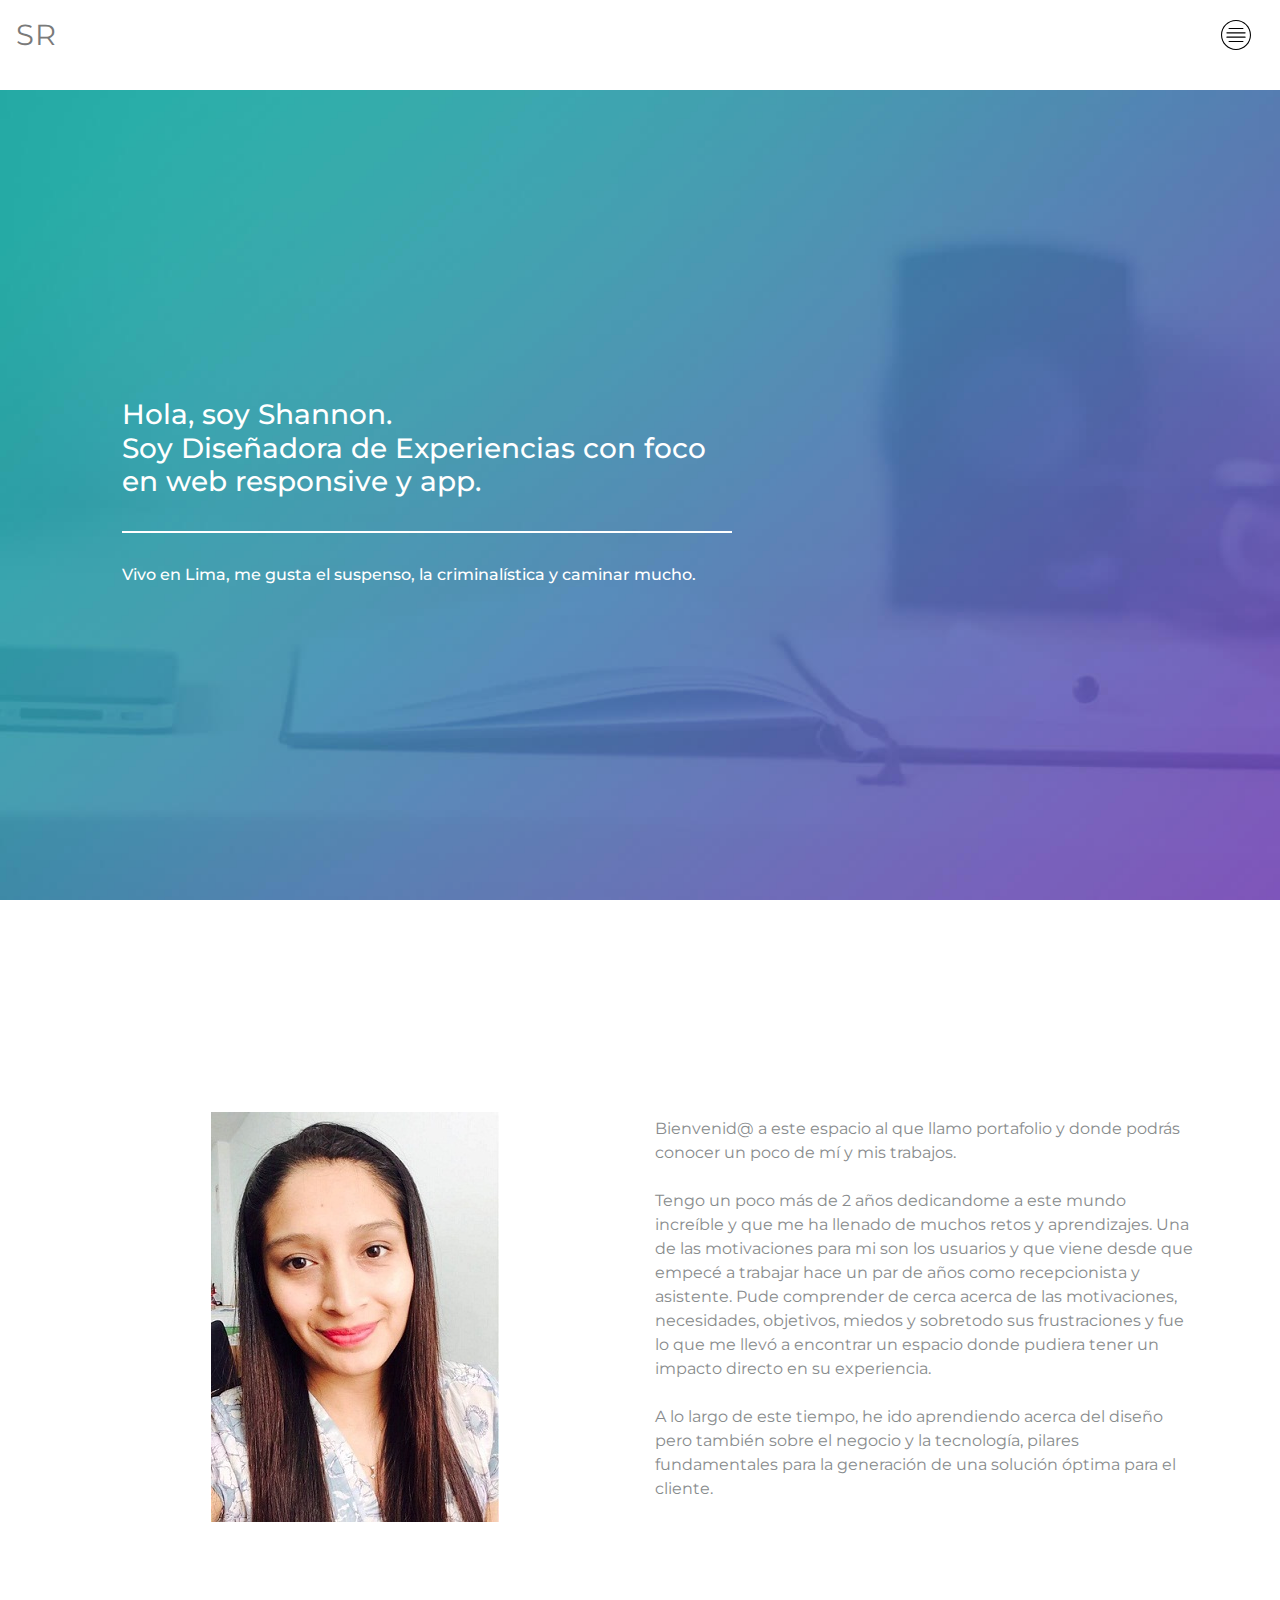
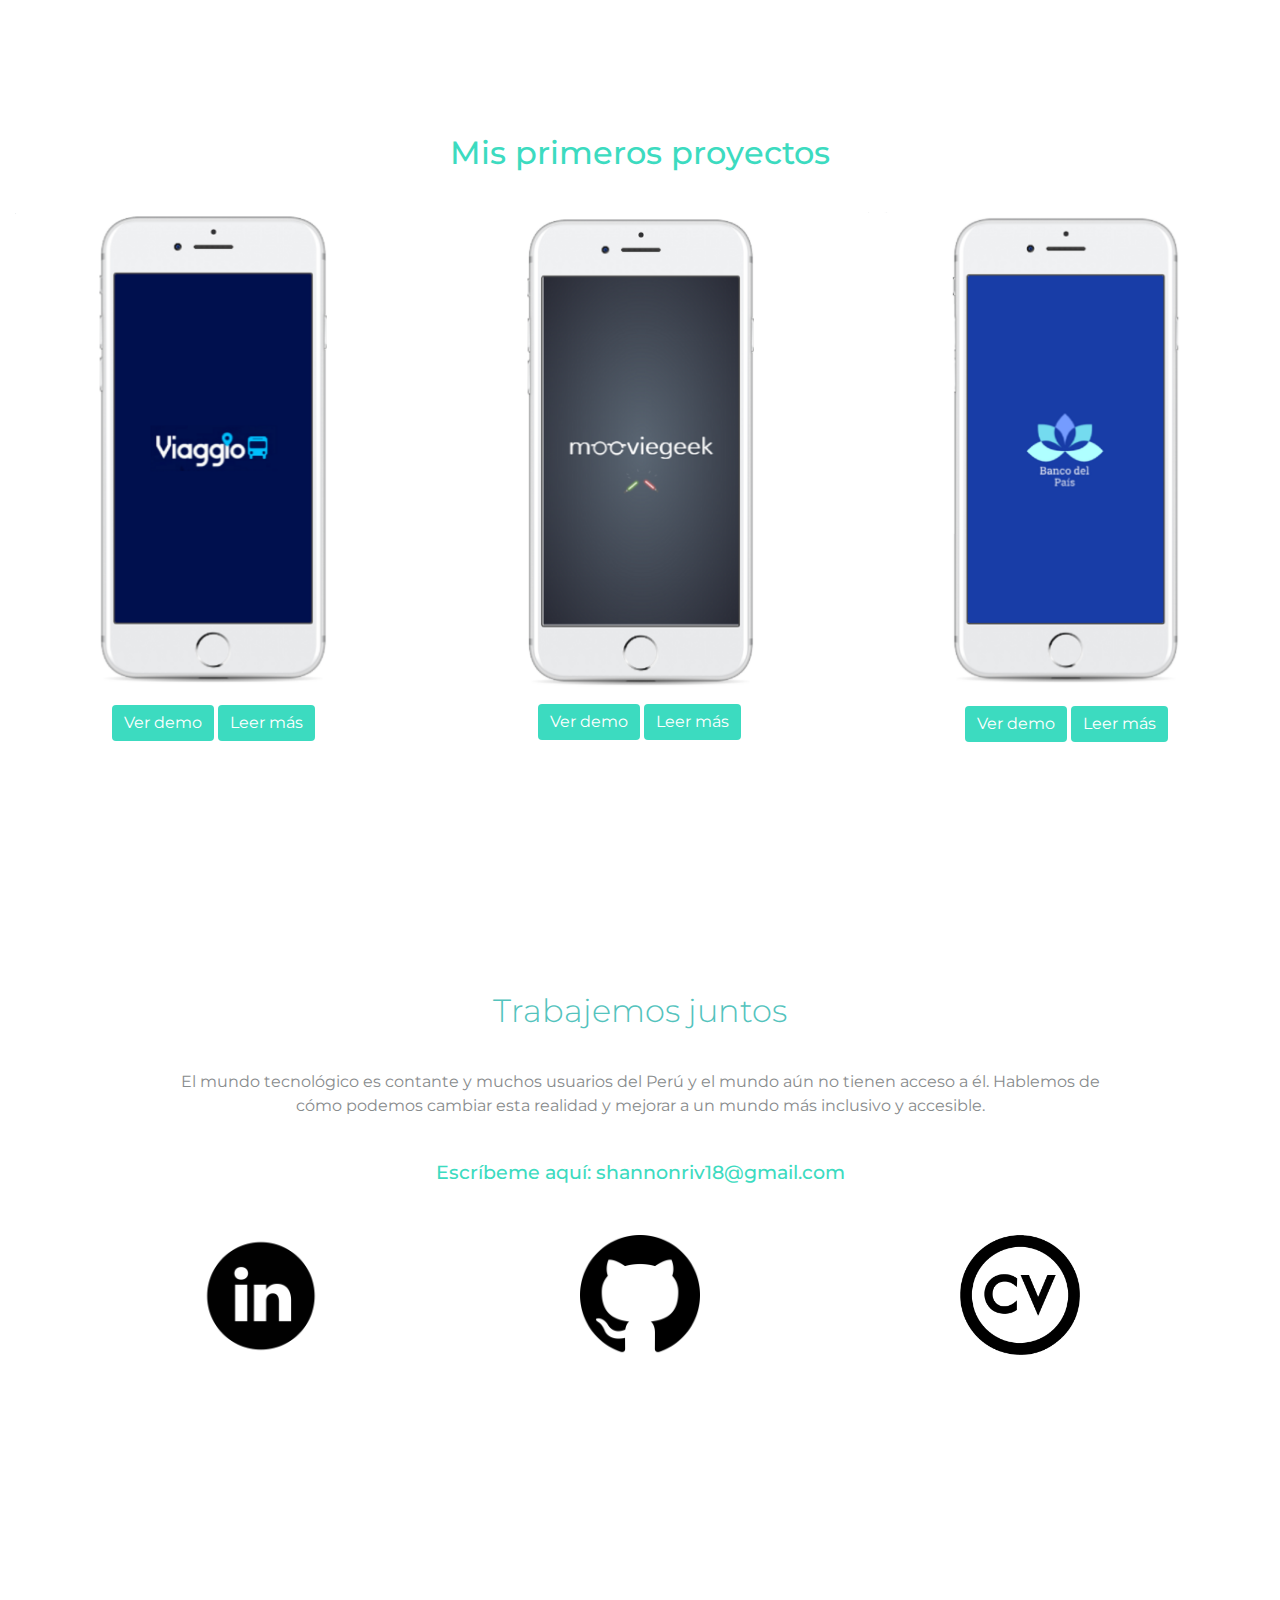
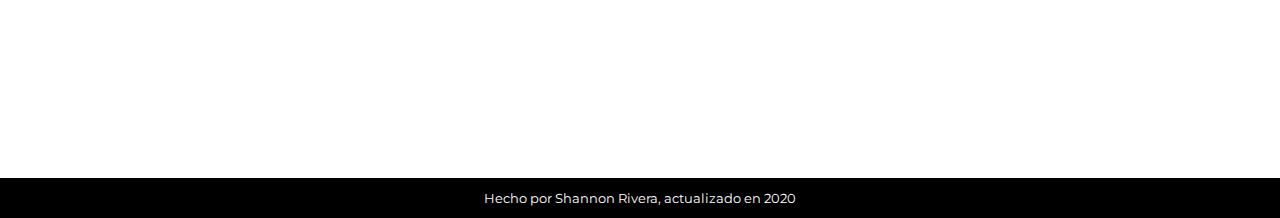
==== index.html @ c6fdd6db "actualizaciones" ====
<!DOCTYPE html>
<html lang="en">
<head>
  <meta charset="UTF-8">
  <meta name="viewport" content="width=device-width, initial-scale=1.0">
  <meta http-equiv="X-UA-Compatible" content="ie=edge">
  <link rel="shortcut icon" type="image/x-icon" href="assets/images/sr.ico">
  <!-- Fuentes -->
  <link rel="stylesheet" href="https://maxcdn.bootstrapcdn.com/font-awesome/4.7.0/css/font-awesome.min.css">
  <link href="https://fonts.googleapis.com/css?family=Montserrat:300" rel="stylesheet">
  <!-- Bootstrap CSS -->
  <link rel="stylesheet" href="vendors/bootstrap4/css/bootstrap.min.css">
  <!-- Estilos del proyecto -->
  <link href="css/ihover.min.css" rel="stylesheet">  
  <link rel="stylesheet" href="css/main.css">
  <title>Portafolio</title>
</head>
<body>
  <header class="min10vh">
    <nav class="navbar fixed-top bg-semi-clear">
      <a class="navbar-brand" href="#">SR</a>
      <button class="navbar-toggler" type="button" data-toggle="collapse" data-target="#navbarsExample01" aria-controls="navbarsExample01" aria-expanded="false" aria-label="Toggle navigation">
        <span class="navbar-toggler-icon">          
          <img src="assets/images/header-menu-icon.svg" alt="header menu icon"></span>
      </button>  
      <div class="collapse navbar-collapse" id="navbarsExample01">
        <ul class="navbar-nav mr-auto mt-2 mt-lg-0">
          <li class="nav-item">
            <a data-scroll class="nav-link" href="#aboutme">Sobre mí</a>
          </li>
          <li class="nav-item">
            <a data-scroll class="nav-link" href="#portfolio">Portafolio</a>
          </li>
          <li class="nav-item">
            <a data-scroll class="nav-link" href="#contact">Contacto</a>
          </li>
        </ul>
      </div>
    </nav>
  </header>

  <!-- Hero image -->
  <div class="container-fluid">
    <div class="row min90vh home-image">
      <div class="offset-lg-1 col-lg-6 align-self-center">
        <h3 class="hero-title">
          Hola, soy Shannon. <br> Soy Diseñadora de Experiencias con foco en web responsive y app. <br>
        </h3>
        <hr>
        <h6 class="subtitle-hero">Vivo en Lima, me gusta el suspenso, la criminalística y caminar mucho.</h6>
      </div>
    </div>
  </div>

  <!-- My Story -->
  <div class="container" id="aboutme">
    <div class="row min90vh">
      <div class="col-sm-6 col-lg-6 align-self-center pt-4 text-center">
        <img src="assets/images/aboutme-photo.JPG" class="img-responsive" alt="profile-photo">
      </div>
      <div class="col-sm-6 col-lg-6 align-self-center pt-4">
        <p>
          Bienvenid@ a este espacio al que llamo portafolio y donde podrás conocer un poco de mí y mis trabajos.
          <br>
          <br>
          Tengo un poco más de 2 años dedicandome a este mundo increíble y que me ha llenado de muchos retos y aprendizajes.
          Una de las motivaciones para mi son los usuarios y que viene desde que empecé a trabajar hace un par de años como recepcionista
          y asistente. Pude comprender de cerca acerca de las motivaciones, necesidades, objetivos, miedos y sobretodo sus frustraciones y 
          fue lo que me llevó a encontrar un espacio donde pudiera tener un impacto directo en su experiencia. 
          <br>
          <br>
          A lo largo de este tiempo, he ido aprendiendo acerca del diseño pero también sobre el negocio y la tecnología, pilares 
          fundamentales para la generación de una solución óptima para el cliente. 
        </p>
      </div>
    </div>
  </div>

  <!-- Portfolio -->
  <div class="container-fluid min90vh" id="portfolio">
    <div class="row">
      <div class="col text-center">
        <h2 class="text-project py-4">Mis primeros proyectos</h2>
      </div>
    </div>
    <!-- boxes -->
    <div class="row">
      <div class="col-sm-6 col-lg-4 my-2 align-self-center">
        <div class="ih-item square colored effect6 bottom_to_top">
          <a class="non-action">
            <div class="img">
              <img src="assets/images/portfolio-bus.png" alt="proyecto1">
            </div>
            <div class="info align-middle">
              <h3>VIAGGIO</h3>
              <p>Viaggio es una plataforma online en el cual encontrarás la información que necesitas saber para viajar en bus en el Perú.</p>
            </div>
          </a>
        </div>
        <div class="text-center my-3">
          <a class="btn btn-info" href="https://marvelapp.com/2jgha7h" role="button">Ver demo</a>
          <a class="btn btn-info" href="https://github.com/shannonriv/reto-buses" role="button">Leer más</a>
        </div>
      </div>
      <div class="col-sm-6 col-lg-4 my-2 align-self-center">
        <div class="ih-item square colored effect6 bottom_to_top">
          <a class="non-action">
            <div class="img">
              <img src="assets/images/portfolio-movie.png" alt="proyecto2">
            </div>
            <div class="info">
              <h3>MOVIE GEEK</h3>
              <p>Movie Geek es una página web y aplicación móvil diseñada para el público geek con el fin de visualizar y guardar información de películas del género ciencia ficción, fantasía y superheroes.</p>
            </div>
          </a>
        </div>
        <div class="text-center my-3">
          <a class="btn btn-info" href="https://shannonriv.github.io/movie-geek/" role="button">Ver demo</a>
          <a class="btn btn-info" href="https://github.com/shannonriv/movie-geek" role="button">Leer más</a>
        </div>
      </div>
      <div class="col-sm-6 col-lg-4 my-2 align-self-center">
        <div class="ih-item square colored effect6 bottom_to_top">
          <a class="non-action">
            <div class="img">
              <img src="assets/images/portfolio-banco.png" alt="proyecto3">
            </div>
            <div class="info">
              <h3>Banco 100% Digital</h3>
              <p>Banco Digital es una aplicación móvil del Banco del País cuyo propósito es ser un banco 100% digital para millenials.</p>
            </div>
          </a>
        </div>
        <div class="text-center my-3">
          <a class="btn btn-info" href="https://marvelapp.com/41f8318" role="button">Ver demo</a>
          <a class="btn btn-info" href="https://github.com/shannonriv/Banco-Digital" role="button">Leer más</a>
        </div>
      </div>
    </div>
    <!-- end boxes -->
    <div>

    </div>
  </div>

  <!-- Contact -->
  <div class="container min90vh mt-5" id="contact">
    <div class="row text-center">
      <div class="col text-center">
        <h2 class="text-contact py-4">Trabajemos juntos</h2>
      </div>
    </div>
    <div class="row text-center my-2 align-self-center">
      <div class="col-lg-10 offset-lg-1 mb-4">
        <p>
          El mundo tecnológico es contante y muchos usuarios del Perú y el mundo aún no tienen acceso a él. 
          Hablemos de cómo podemos cambiar esta realidad y mejorar a un mundo más inclusivo y accesible.
        </p>
      </div>
      <div class="col-lg-10 offset-lg-1 mb-4 text-center">
        <a class="email" href="mailto:shannonriv18@gmail.com" role="button">Escríbeme aquí: shannonriv18@gmail.com</a>          
      </div>
    </div>
    <div class="row my-4 text-center">
      <div class="col">
        <a href="https://www.linkedin.com/in/shannonriv/" target="_blank" data-toggle="tooltip" data-placement="top" title="Linkedin">
          <img src="assets/images/contact-linkedin.png" class="linkedin" alt="linkedin">
        </a>
      </div>
      <div class="col">
        <a href="https://github.com/shannonriv" target="_blank" data-toggle="tooltip" data-placement="top" title="Github">
          <img src="assets/images/contact-github.png" class="github" alt="github">
        </a>
      </div>
      <div class="col">
        <a href="doc/CV-SHANNON RIVERA-UXD.pdf" download="CV-SHANNON-RIVERA" data-toggle="tooltip" data-placement="top" title="Descargar CV">
          <img src="assets/images/contact-cv.png" class="curriculum" alt="CV">
        </a>
      </div>
    </div>
  </div>

  <!-- Footer -->
  <footer>
    <div class="container">
      <div class="row py-2">
        <div class="col text-center">
          <span class="white-txt">Hecho por Shannon Rivera, actualizado en 2020</span>
        </div>
      </div>
    </div>
  </footer>


  <!-- jQuery -->
  <script src="https://code.jquery.com/jquery-3.2.1.min.js"></script>
  <!-- Bootstrap -->
  <script src="vendors/bootstrap4/js/bootstrap.min.js"></script>
  <!-- Scripts del proyecto -->
  <script src="js/smooth-scroll.min.js"></script>
  <script>
      var scroll = new SmoothScroll('a[href*="#"]', {
    // Selectors
    ignore: '[data-scroll-ignore]', // Selector for links to ignore (must be a valid CSS selector)
    header: null, // Selector for fixed headers (must be a valid CSS selector)
    // Speed & Easing
    speed: 1000, // Integer. How fast to complete the scroll in milliseconds
    offset: 50, // Integer or Function returning an integer. How far to offset the scrolling anchor location in pixels
    easing: 'easeInOutCubic', // Easing pattern to use
    customEasing: function (time) {
      // Function. Custom easing pattern
      // If this is set to anything other than null, will override the easing option above
      // return <your formulate with time as a multiplier>
      // Example: easeInOut Quad
      return time < 0.5 ? 2 * time * time : -1 + (4 - 2 * time) * time;
    },
    // Callback API
    before: function (anchor, toggle) {}, // Callback to run before scroll
    after: function (anchor, toggle) {} // Callback to run after scroll
  });
  </script>
  <script src="js/app.js"></script>
</body>
</html>
---- css/ihover.min.css ----
.ih-item{position:relative;-webkit-transition:all 0.35s ease-in-out;-moz-transition:all 0.35s ease-in-out;transition:all 0.35s ease-in-out}.ih-item,.ih-item *{-webkit-box-sizing:border-box;-moz-box-sizing:border-box;box-sizing:border-box}.ih-item a{color:#333}.ih-item a:hover{text-decoration:none}.ih-item img{width:100%;height:100%}.ih-item.circle{position:relative;width:220px;height:220px;border-radius:50%}.ih-item.circle .img{position:relative;width:220px;height:220px;border-radius:50%}.ih-item.circle .img:before{position:absolute;display:block;content:'';width:100%;height:100%;border-radius:50%;box-shadow:inset 0 0 0 16px rgba(255,255,255,0.6),0 1px 2px rgba(0,0,0,0.3);-webkit-transition:all 0.35s ease-in-out;-moz-transition:all 0.35s ease-in-out;transition:all 0.35s ease-in-out}.ih-item.circle .img img{border-radius:50%}.ih-item.circle .info{position:absolute;top:0;bottom:0;left:0;right:0;text-align:center;border-radius:50%;-webkit-backface-visibility:hidden;backface-visibility:hidden}.ih-item.square{position:relative;width:316px;height:216px;border:8px solid #fff;box-shadow:1px 1px 3px rgba(0,0,0,0.3)}.ih-item.square .info{position:absolute;top:0;bottom:0;left:0;right:0;text-align:center;-webkit-backface-visibility:hidden;backface-visibility:hidden}.ih-item.circle.effect1 .spinner{width:230px;height:230px;border:10px solid #ecab18;border-right-color:#1ad280;border-bottom-color:#1ad280;border-radius:50%;-webkit-transition:all 0.8s ease-in-out;-moz-transition:all 0.8s ease-in-out;transition:all 0.8s ease-in-out}.ih-item.circle.effect1 .img{position:absolute;top:10px;bottom:0;left:10px;right:0;width:auto;height:auto}.ih-item.circle.effect1 .img:before{display:none}.ih-item.circle.effect1.colored .info{background:#1a4a72;background:rgba(26,74,114,0.6)}.ih-item.circle.effect1 .info{top:10px;bottom:0;left:10px;right:0;background:#333;background:rgba(0,0,0,0.6);opacity:0;-webkit-transition:all 0.8s ease-in-out;-moz-transition:all 0.8s ease-in-out;transition:all 0.8s ease-in-out}.ih-item.circle.effect1 .info h3{color:#fff;text-transform:uppercase;position:relative;letter-spacing:2px;font-size:22px;margin:0 30px;padding:55px 0 0 0;height:110px;text-shadow:0 0 1px #fff,0 1px 2px rgba(0,0,0,0.3)}.ih-item.circle.effect1 .info p{color:#bbb;padding:10px 5px;font-style:italic;margin:0 30px;font-size:12px;border-top:1px solid rgba(255,255,255,0.5)}.ih-item.circle.effect1 a:hover .spinner{-webkit-transform:rotate(180deg);-moz-transform:rotate(180deg);-ms-transform:rotate(180deg);-o-transform:rotate(180deg);transform:rotate(180deg)}.ih-item.circle.effect1 a:hover .info{opacity:1}.ih-item.circle.effect2 .img{opacity:1;-webkit-transform:scale(1);-moz-transform:scale(1);-ms-transform:scale(1);-o-transform:scale(1);transform:scale(1);-webkit-transition:all 0.35s ease-in-out;-moz-transition:all 0.35s ease-in-out;transition:all 0.35s ease-in-out}.ih-item.circle.effect2.colored .info{background:#1a4a72;background:rgba(26,74,114,0.6)}.ih-item.circle.effect2 .info{background:#333;background:rgba(0,0,0,0.6);opacity:0;pointer-events:none;-webkit-transition:all 0.35s ease-in-out;-moz-transition:all 0.35s ease-in-out;transition:all 0.35s ease-in-out}.ih-item.circle.effect2 .info h3{color:#fff;text-transform:uppercase;position:relative;letter-spacing:2px;font-size:22px;margin:0 30px;padding:55px 0 0 0;height:110px;text-shadow:0 0 1px #fff,0 1px 2px rgba(0,0,0,0.3)}.ih-item.circle.effect2 .info p{color:#bbb;padding:10px 5px;font-style:italic;margin:0 30px;font-size:12px;border-top:1px solid rgba(255,255,255,0.5)}.ih-item.circle.effect2.left_to_right .info{-webkit-transform:translateX(-100%);-moz-transform:translateX(-100%);-ms-transform:translateX(-100%);-o-transform:translateX(-100%);transform:translateX(-100%)}.ih-item.circle.effect2.left_to_right a:hover .img{-webkit-transform:rotate(-90deg);-moz-transform:rotate(-90deg);-ms-transform:rotate(-90deg);-o-transform:rotate(-90deg);transform:rotate(-90deg)}.ih-item.circle.effect2.left_to_right a:hover .info{opacity:1;-webkit-transform:translateX(0);-moz-transform:translateX(0);-ms-transform:translateX(0);-o-transform:translateX(0);transform:translateX(0)}.ih-item.circle.effect2.right_to_left .info{-webkit-transform:translateX(100%);-moz-transform:translateX(100%);-ms-transform:translateX(100%);-o-transform:translateX(100%);transform:translateX(100%)}.ih-item.circle.effect2.right_to_left a:hover .img{-webkit-transform:rotate(90deg);-moz-transform:rotate(90deg);-ms-transform:rotate(90deg);-o-transform:rotate(90deg);transform:rotate(90deg)}.ih-item.circle.effect2.right_to_left a:hover .info{opacity:1;-webkit-transform:translateX(0);-moz-transform:translateX(0);-ms-transform:translateX(0);-o-transform:translateX(0);transform:translateX(0)}.ih-item.circle.effect2.top_to_bottom .info{-webkit-transform:translateY(-100%);-moz-transform:translateY(-100%);-ms-transform:translateY(-100%);-o-transform:translateY(-100%);transform:translateY(-100%)}.ih-item.circle.effect2.top_to_bottom a:hover .img{-webkit-transform:rotate(-90deg);-moz-transform:rotate(-90deg);-ms-transform:rotate(-90deg);-o-transform:rotate(-90deg);transform:rotate(-90deg)}.ih-item.circle.effect2.top_to_bottom a:hover .info{opacity:1;-webkit-transform:translateY(0);-moz-transform:translateY(0);-ms-transform:translateY(0);-o-transform:translateY(0);transform:translateY(0)}.ih-item.circle.effect2.bottom_to_top .info{-webkit-transform:translateY(100%);-moz-transform:translateY(100%);-ms-transform:translateY(100%);-o-transform:translateY(100%);transform:translateY(100%)}.ih-item.circle.effect2.bottom_to_top a:hover .img{-webkit-transform:rotate(90deg);-moz-transform:rotate(90deg);-ms-transform:rotate(90deg);-o-transform:rotate(90deg);transform:rotate(90deg)}.ih-item.circle.effect2.bottom_to_top a:hover .info{opacity:1;-webkit-transform:translateY(0);-moz-transform:translateY(0);-ms-transform:translateY(0);-o-transform:translateY(0);transform:translateY(0)}.ih-item.circle.effect3 .img{z-index:11;-webkit-transition:all 0.35s ease-in-out;-moz-transition:all 0.35s ease-in-out;transition:all 0.35s ease-in-out}.ih-item.circle.effect3.colored .info{background:#1a4a72}.ih-item.circle.effect3 .info{background:#333;opacity:0;pointer-events:none;-webkit-transition:all 0.35s ease-in-out;-moz-transition:all 0.35s ease-in-out;transition:all 0.35s ease-in-out}.ih-item.circle.effect3 .info h3{color:#fff;text-transform:uppercase;position:relative;letter-spacing:2px;font-size:22px;margin:0 30px;padding:55px 0 0 0;height:110px;text-shadow:0 0 1px #fff,0 1px 2px rgba(0,0,0,0.3)}.ih-item.circle.effect3 .info p{color:#bbb;padding:10px 5px;font-style:italic;margin:0 30px;font-size:12px;border-top:1px solid rgba(255,255,255,0.5)}.ih-item.circle.effect3.left_to_right .img{-webkit-transform:scale(1) translateX(0);-moz-transform:scale(1) translateX(0);-ms-transform:scale(1) translateX(0);-o-transform:scale(1) translateX(0);transform:scale(1) translateX(0)}.ih-item.circle.effect3.left_to_right .info{-webkit-transform:translateX(-100%);-moz-transform:translateX(-100%);-ms-transform:translateX(-100%);-o-transform:translateX(-100%);transform:translateX(-100%)}.ih-item.circle.effect3.left_to_right a:hover .img{-webkit-transform:scale(0.5) translateX(100%);-moz-transform:scale(0.5) translateX(100%);-ms-transform:scale(0.5) translateX(100%);-o-transform:scale(0.5) translateX(100%);transform:scale(0.5) translateX(100%)}.ih-item.circle.effect3.left_to_right a:hover .info{opacity:1;-webkit-transform:translateX(0);-moz-transform:translateX(0);-ms-transform:translateX(0);-o-transform:translateX(0);transform:translateX(0)}.ih-item.circle.effect3.right_to_left .img{-webkit-transform:scale(1) translateX(0);-moz-transform:scale(1) translateX(0);-ms-transform:scale(1) translateX(0);-o-transform:scale(1) translateX(0);transform:scale(1) translateX(0)}.ih-item.circle.effect3.right_to_left .info{-webkit-transform:translateX(100%);-moz-transform:translateX(100%);-ms-transform:translateX(100%);-o-transform:translateX(100%);transform:translateX(100%)}.ih-item.circle.effect3.right_to_left a:hover .img{-webkit-transform:scale(0.5) translateX(-100%);-moz-transform:scale(0.5) translateX(-100%);-ms-transform:scale(0.5) translateX(-100%);-o-transform:scale(0.5) translateX(-100%);transform:scale(0.5) translateX(-100%)}.ih-item.circle.effect3.right_to_left a:hover .info{opacity:1;-webkit-transform:translateX(0);-moz-transform:translateX(0);-ms-transform:translateX(0);-o-transform:translateX(0);transform:translateX(0)}.ih-item.circle.effect3.top_to_bottom .img{-webkit-transform:scale(1) translateY(0);-moz-transform:scale(1) translateY(0);-ms-transform:scale(1) translateY(0);-o-transform:scale(1) translateY(0);transform:scale(1) translateY(0)}.ih-item.circle.effect3.top_to_bottom .info{-webkit-transform:translateY(-100%);-moz-transform:translateY(-100%);-ms-transform:translateY(-100%);-o-transform:translateY(-100%);transform:translateY(-100%)}.ih-item.circle.effect3.top_to_bottom a:hover .img{-webkit-transform:scale(0.5) translateY(100%);-moz-transform:scale(0.5) translateY(100%);-ms-transform:scale(0.5) translateY(100%);-o-transform:scale(0.5) translateY(100%);transform:scale(0.5) translateY(100%)}.ih-item.circle.effect3.top_to_bottom a:hover .info{opacity:1;-webkit-transform:translateY(0);-moz-transform:translateY(0);-ms-transform:translateY(0);-o-transform:translateY(0);transform:translateY(0)}.ih-item.circle.effect3.bottom_to_top .img{-webkit-transform:scale(1) translateY(0);-moz-transform:scale(1) translateY(0);-ms-transform:scale(1) translateY(0);-o-transform:scale(1) translateY(0);transform:scale(1) translateY(0)}.ih-item.circle.effect3.bottom_to_top .info{-webkit-transform:translateY(100%);-moz-transform:translateY(100%);-ms-transform:translateY(100%);-o-transform:translateY(100%);transform:translateY(100%)}.ih-item.circle.effect3.bottom_to_top a:hover .img{-webkit-transform:scale(0.5) translateY(-100%);-moz-transform:scale(0.5) translateY(-100%);-ms-transform:scale(0.5) translateY(-100%);-o-transform:scale(0.5) translateY(-100%);transform:scale(0.5) translateY(-100%)}.ih-item.circle.effect3.bottom_to_top a:hover .info{opacity:1;-webkit-transform:translateY(0);-moz-transform:translateY(0);-ms-transform:translateY(0);-o-transform:translateY(0);transform:translateY(0)}.ih-item.circle.effect4 .img{opacity:1;-webkit-transition:all 0.4s ease-in-out;-moz-transition:all 0.4s ease-in-out;transition:all 0.4s ease-in-out}.ih-item.circle.effect4.colored .info{background:#1a4a72}.ih-item.circle.effect4 .info{background:#333;opacity:0;visibility:hidden;pointer-events:none;-webkit-transition:all 0.35s ease;-moz-transition:all 0.35s ease;transition:all 0.35s ease}.ih-item.circle.effect4 .info h3{color:#fff;text-transform:uppercase;position:relative;letter-spacing:2px;font-size:22px;margin:0 30px;padding:55px 0 0 0;height:110px;text-shadow:0 0 1px #fff,0 1px 2px rgba(0,0,0,0.3)}.ih-item.circle.effect4 .info p{color:#bbb;padding:10px 5px;font-style:italic;margin:0 30px;font-size:12px;border-top:1px solid rgba(255,255,255,0.5);-webkit-transition:all 0.35s ease-in-out;-moz-transition:all 0.35s ease-in-out;transition:all 0.35s ease-in-out}.ih-item.circle.effect4 a:hover .img{opacity:0;pointer-events:none}.ih-item.circle.effect4 a:hover .info{visibility:visible;opacity:1}.ih-item.circle.effect4.left_to_right .img{-webkit-transform:translateX(0);-moz-transform:translateX(0);-ms-transform:translateX(0);-o-transform:translateX(0);transform:translateX(0)}.ih-item.circle.effect4.left_to_right .info{-webkit-transform:translateX(-100%);-moz-transform:translateX(-100%);-ms-transform:translateX(-100%);-o-transform:translateX(-100%);transform:translateX(-100%)}.ih-item.circle.effect4.left_to_right a:hover .img{-webkit-transform:translateX(100%);-moz-transform:translateX(100%);-ms-transform:translateX(100%);-o-transform:translateX(100%);transform:translateX(100%)}.ih-item.circle.effect4.left_to_right a:hover .info{-webkit-transform:translateX(0);-moz-transform:translateX(0);-ms-transform:translateX(0);-o-transform:translateX(0);transform:translateX(0)}.ih-item.circle.effect4.right_to_left .img{-webkit-transform:translateX(0);-moz-transform:translateX(0);-ms-transform:translateX(0);-o-transform:translateX(0);transform:translateX(0)}.ih-item.circle.effect4.right_to_left .info{-webkit-transform:translateX(100%);-moz-transform:translateX(100%);-ms-transform:translateX(100%);-o-transform:translateX(100%);transform:translateX(100%)}.ih-item.circle.effect4.right_to_left a:hover .img{-webkit-transform:translateX(-100%);-moz-transform:translateX(-100%);-ms-transform:translateX(-100%);-o-transform:translateX(-100%);transform:translateX(-100%)}.ih-item.circle.effect4.right_to_left a:hover .info{-webkit-transform:translateX(0);-moz-transform:translateX(0);-ms-transform:translateX(0);-o-transform:translateX(0);transform:translateX(0)}.ih-item.circle.effect4.top_to_bottom .img{-webkit-transform:translateY(0);-moz-transform:translateY(0);-ms-transform:translateY(0);-o-transform:translateY(0);transform:translateY(0)}.ih-item.circle.effect4.top_to_bottom .info{-webkit-transform:translateY(100%);-moz-transform:translateY(100%);-ms-transform:translateY(100%);-o-transform:translateY(100%);transform:translateY(100%)}.ih-item.circle.effect4.top_to_bottom a:hover .img{-webkit-transform:translateY(-100%);-moz-transform:translateY(-100%);-ms-transform:translateY(-100%);-o-transform:translateY(-100%);transform:translateY(-100%)}.ih-item.circle.effect4.top_to_bottom a:hover .info{-webkit-transform:translateY(0);-moz-transform:translateY(0);-ms-transform:translateY(0);-o-transform:translateY(0);transform:translateY(0)}.ih-item.circle.effect4.bottom_to_top .img{-webkit-transform:translateY(0);-moz-transform:translateY(0);-ms-transform:translateY(0);-o-transform:translateY(0);transform:translateY(0)}.ih-item.circle.effect4.bottom_to_top .info{-webkit-transform:translateY(-100%);-moz-transform:translateY(-100%);-ms-transform:translateY(-100%);-o-transform:translateY(-100%);transform:translateY(-100%)}.ih-item.circle.effect4.bottom_to_top a:hover .img{-webkit-transform:translateY(100%);-moz-transform:translateY(100%);-ms-transform:translateY(100%);-o-transform:translateY(100%);transform:translateY(100%)}.ih-item.circle.effect4.bottom_to_top a:hover .info{-webkit-transform:translateY(0);-moz-transform:translateY(0);-ms-transform:translateY(0);-o-transform:translateY(0);transform:translateY(0)}.ih-item.circle.effect5{-webkit-perspective:900px;-moz-perspective:900px;perspective:900px}.ih-item.circle.effect5.colored .info .info-back{background:#1a4a72;background:rgba(26,74,114,0.6)}.ih-item.circle.effect5 .info{-webkit-transition:all 0.35s ease-in-out;-moz-transition:all 0.35s ease-in-out;transition:all 0.35s ease-in-out;-webkit-transform-style:preserve-3d;-moz-transform-style:preserve-3d;-ms-transform-style:preserve-3d;-o-transform-style:preserve-3d;transform-style:preserve-3d}.ih-item.circle.effect5 .info .info-back{visibility:hidden;border-radius:50%;width:100%;height:100%;background:#333;background:rgba(0,0,0,0.6);-webkit-transform:rotate3d(0, 1, 0, 180deg);-moz-transform:rotate3d(0, 1, 0, 180deg);-ms-transform:rotate3d(0, 1, 0, 180deg);-o-transform:rotate3d(0, 1, 0, 180deg);transform:rotate3d(0, 1, 0, 180deg);-webkit-backface-visibility:hidden;backface-visibility:hidden}.ih-item.circle.effect5 .info h3{color:#fff;text-transform:uppercase;position:relative;letter-spacing:2px;font-size:22px;margin:0 30px;padding:55px 0 0 0;height:110px;text-shadow:0 0 1px #fff,0 1px 2px rgba(0,0,0,0.3)}.ih-item.circle.effect5 .info p{color:#bbb;padding:10px 5px;font-style:italic;margin:0 30px;font-size:12px;border-top:1px solid rgba(255,255,255,0.5)}.ih-item.circle.effect5 a:hover .info{-webkit-transform:rotate3d(0, 1, 0, -180deg);-moz-transform:rotate3d(0, 1, 0, -180deg);-ms-transform:rotate3d(0, 1, 0, -180deg);-o-transform:rotate3d(0, 1, 0, -180deg);transform:rotate3d(0, 1, 0, -180deg)}.ih-item.circle.effect5 a:hover .info .info-back{visibility:visible}.ih-item.circle.effect6 .img{opacity:1;-webkit-transform:scale(1);-moz-transform:scale(1);-ms-transform:scale(1);-o-transform:scale(1);transform:scale(1);-webkit-transition:all 0.35s ease-in-out;-moz-transition:all 0.35s ease-in-out;transition:all 0.35s ease-in-out}.ih-item.circle.effect6.colored .info{background:#1a4a72}.ih-item.circle.effect6 .info{background:#333;opacity:0;-webkit-transition:all 0.35s ease-in-out;-moz-transition:all 0.35s ease-in-out;transition:all 0.35s ease-in-out}.ih-item.circle.effect6 .info h3{color:#fff;text-transform:uppercase;position:relative;letter-spacing:2px;font-size:22px;margin:0 30px;padding:55px 0 0 0;height:110px;text-shadow:0 0 1px #fff,0 1px 2px rgba(0,0,0,0.3)}.ih-item.circle.effect6 .info p{color:#bbb;padding:10px 5px;font-style:italic;margin:0 30px;font-size:12px;border-top:1px solid rgba(255,255,255,0.5)}.ih-item.circle.effect6.scale_up .info{-webkit-transform:scale(0.5);-moz-transform:scale(0.5);-ms-transform:scale(0.5);-o-transform:scale(0.5);transform:scale(0.5)}.ih-item.circle.effect6.scale_up a:hover .img{opacity:0;-webkit-transform:scale(1.5);-moz-transform:scale(1.5);-ms-transform:scale(1.5);-o-transform:scale(1.5);transform:scale(1.5)}.ih-item.circle.effect6.scale_up a:hover .info{opacity:1;-webkit-transform:scale(1);-moz-transform:scale(1);-ms-transform:scale(1);-o-transform:scale(1);transform:scale(1)}.ih-item.circle.effect6.scale_down .info{-webkit-transform:scale(1.5);-moz-transform:scale(1.5);-ms-transform:scale(1.5);-o-transform:scale(1.5);transform:scale(1.5)}.ih-item.circle.effect6.scale_down a:hover .img{opacity:0;-webkit-transform:scale(0.5);-moz-transform:scale(0.5);-ms-transform:scale(0.5);-o-transform:scale(0.5);transform:scale(0.5)}.ih-item.circle.effect6.scale_down a:hover .info{opacity:1;-webkit-transform:scale(1);-moz-transform:scale(1);-ms-transform:scale(1);-o-transform:scale(1);transform:scale(1)}.ih-item.circle.effect6.scale_down_up .info{-webkit-transform:scale(0.5);-moz-transform:scale(0.5);-ms-transform:scale(0.5);-o-transform:scale(0.5);transform:scale(0.5);-webkit-transition:all 0.35s ease-in-out 0.2s;-moz-transition:all 0.35s ease-in-out 0.2s;transition:all 0.35s ease-in-out 0.2s}.ih-item.circle.effect6.scale_down_up a:hover .img{opacity:0;-webkit-transform:scale(0.5);-moz-transform:scale(0.5);-ms-transform:scale(0.5);-o-transform:scale(0.5);transform:scale(0.5)}.ih-item.circle.effect6.scale_down_up a:hover .info{opacity:1;-webkit-transform:scale(1);-moz-transform:scale(1);-ms-transform:scale(1);-o-transform:scale(1);transform:scale(1)}.ih-item.circle.effect7 .img{opacity:1;-webkit-transform:scale(1);-moz-transform:scale(1);-ms-transform:scale(1);-o-transform:scale(1);transform:scale(1);-webkit-transition:all 0.35s ease-out;-moz-transition:all 0.35s ease-out;transition:all 0.35s ease-out}.ih-item.circle.effect7.colored .info{background:#1a4a72}.ih-item.circle.effect7 .info{background:#333;opacity:0;visibility:hidden;pointer-events:none;-webkit-transition:all 0.35s ease 0.2s;-moz-transition:all 0.35s ease 0.2s;transition:all 0.35s ease 0.2s}.ih-item.circle.effect7 .info h3{color:#fff;text-transform:uppercase;position:relative;letter-spacing:2px;font-size:22px;margin:0 30px;padding:55px 0 0 0;height:110px;text-shadow:0 0 1px #fff,0 1px 2px rgba(0,0,0,0.3)}.ih-item.circle.effect7 .info p{color:#bbb;padding:10px 5px;font-style:italic;margin:0 30px;font-size:12px;border-top:1px solid rgba(255,255,255,0.5)}.ih-item.circle.effect7 a:hover .img{opacity:0;-webkit-transform:scale(0.5);-moz-transform:scale(0.5);-ms-transform:scale(0.5);-o-transform:scale(0.5);transform:scale(0.5)}.ih-item.circle.effect7 a:hover .info{visibility:visible;opacity:1}.ih-item.circle.effect7.left_to_right .info{-webkit-transform:translateX(-100%);-moz-transform:translateX(-100%);-ms-transform:translateX(-100%);-o-transform:translateX(-100%);transform:translateX(-100%)}.ih-item.circle.effect7.left_to_right a:hover .info{-webkit-transform:translateX(0);-moz-transform:translateX(0);-ms-transform:translateX(0);-o-transform:translateX(0);transform:translateX(0)}.ih-item.circle.effect7.right_to_left .info{-webkit-transform:translateX(100%);-moz-transform:translateX(100%);-ms-transform:translateX(100%);-o-transform:translateX(100%);transform:translateX(100%)}.ih-item.circle.effect7.right_to_left a:hover .info{-webkit-transform:translateX(0);-moz-transform:translateX(0);-ms-transform:translateX(0);-o-transform:translateX(0);transform:translateX(0)}.ih-item.circle.effect7.top_to_bottom .info{-webkit-transform:translateY(100%);-moz-transform:translateY(100%);-ms-transform:translateY(100%);-o-transform:translateY(100%);transform:translateY(100%)}.ih-item.circle.effect7.top_to_bottom a:hover .info{-webkit-transform:translateY(0);-moz-transform:translateY(0);-ms-transform:translateY(0);-o-transform:translateY(0);transform:translateY(0)}.ih-item.circle.effect7.bottom_to_top .info{-webkit-transform:translateY(-100%);-moz-transform:translateY(-100%);-ms-transform:translateY(-100%);-o-transform:translateY(-100%);transform:translateY(-100%)}.ih-item.circle.effect7.bottom_to_top a:hover .info{-webkit-transform:translateY(0);-moz-transform:translateY(0);-ms-transform:translateY(0);-o-transform:translateY(0);transform:translateY(0)}.ih-item.circle.effect8.colored .info{background:#1a4a72}.ih-item.circle.effect8 .img-container{-webkit-transform:scale(1);-moz-transform:scale(1);-ms-transform:scale(1);-o-transform:scale(1);transform:scale(1);-webkit-transition:all 0.3s ease-in-out;-moz-transition:all 0.3s ease-in-out;transition:all 0.3s ease-in-out}.ih-item.circle.effect8 .img-container .img{opacity:1;-webkit-transition:all 0.3s ease-in-out 0.3s;-moz-transition:all 0.3s ease-in-out 0.3s;transition:all 0.3s ease-in-out 0.3s}.ih-item.circle.effect8 .info-container{position:absolute;top:0;bottom:0;left:0;right:0;text-align:center;border-radius:50%;opacity:0;pointer-events:none;-webkit-transition:all 0.3s ease-in-out 0.3s;-moz-transition:all 0.3s ease-in-out 0.3s;transition:all 0.3s ease-in-out 0.3s}.ih-item.circle.effect8 .info{width:100%;height:100%;background:#333;pointer-events:none;-webkit-transform:scale(0.5);-moz-transform:scale(0.5);-ms-transform:scale(0.5);-o-transform:scale(0.5);transform:scale(0.5);-webkit-transition:all 0.35s ease-in-out 0.6s;-moz-transition:all 0.35s ease-in-out 0.6s;transition:all 0.35s ease-in-out 0.6s}.ih-item.circle.effect8 .info h3{color:#fff;text-transform:uppercase;letter-spacing:2px;font-size:22px;margin:0 30px;padding:45px 0 0 0;height:140px;text-shadow:0 0 1px #fff,0 1px 2px rgba(0,0,0,0.3)}.ih-item.circle.effect8 .info p{color:#bbb;padding:10px 5px;font-style:italic;margin:0 30px;font-size:12px;border-top:1px solid rgba(255,255,255,0.5)}.ih-item.circle.effect8 a:hover .img-container{pointer-events:none;-webkit-transform:scale(0.5);-moz-transform:scale(0.5);-ms-transform:scale(0.5);-o-transform:scale(0.5);transform:scale(0.5)}.ih-item.circle.effect8 a:hover .img-container .img{opacity:0;pointer-events:none}.ih-item.circle.effect8 a:hover .info-container{opacity:1}.ih-item.circle.effect8 a:hover .info-container .info{-webkit-transform:scale(1);-moz-transform:scale(1);-ms-transform:scale(1);-o-transform:scale(1);transform:scale(1)}.ih-item.circle.effect8.left_to_right .img-container .img{-webkit-transform:translateX(0);-moz-transform:translateX(0);-ms-transform:translateX(0);-o-transform:translateX(0);transform:translateX(0)}.ih-item.circle.effect8.left_to_right .info-container{-webkit-transform:translateX(100%);-moz-transform:translateX(100%);-ms-transform:translateX(100%);-o-transform:translateX(100%);transform:translateX(100%)}.ih-item.circle.effect8.left_to_right a:hover .img-container .img{-webkit-transform:translateX(-100%);-moz-transform:translateX(-100%);-ms-transform:translateX(-100%);-o-transform:translateX(-100%);transform:translateX(-100%)}.ih-item.circle.effect8.left_to_right a:hover .info-container{-webkit-transform:translateX(0);-moz-transform:translateX(0);-ms-transform:translateX(0);-o-transform:translateX(0);transform:translateX(0)}.ih-item.circle.effect8.right_to_left .img-container .img{-webkit-transform:translateX(0);-moz-transform:translateX(0);-ms-transform:translateX(0);-o-transform:translateX(0);transform:translateX(0)}.ih-item.circle.effect8.right_to_left .info-container{-webkit-transform:translateX(-100%);-moz-transform:translateX(-100%);-ms-transform:translateX(-100%);-o-transform:translateX(-100%);transform:translateX(-100%)}.ih-item.circle.effect8.right_to_left a:hover .img-container .img{-webkit-transform:translateX(100%);-moz-transform:translateX(100%);-ms-transform:translateX(100%);-o-transform:translateX(100%);transform:translateX(100%)}.ih-item.circle.effect8.right_to_left a:hover .info-container{-webkit-transform:translateX(0);-moz-transform:translateX(0);-ms-transform:translateX(0);-o-transform:translateX(0);transform:translateX(0)}.ih-item.circle.effect8.top_to_bottom .img-container .img{-webkit-transform:translateY(0);-moz-transform:translateY(0);-ms-transform:translateY(0);-o-transform:translateY(0);transform:translateY(0)}.ih-item.circle.effect8.top_to_bottom .info-container{-webkit-transform:translateY(-100%);-moz-transform:translateY(-100%);-ms-transform:translateY(-100%);-o-transform:translateY(-100%);transform:translateY(-100%)}.ih-item.circle.effect8.top_to_bottom a:hover .img-container .img{-webkit-transform:translateY(100%);-moz-transform:translateY(100%);-ms-transform:translateY(100%);-o-transform:translateY(100%);transform:translateY(100%)}.ih-item.circle.effect8.top_to_bottom a:hover .info-container{-webkit-transform:translateY(0);-moz-transform:translateY(0);-ms-transform:translateY(0);-o-transform:translateY(0);transform:translateY(0)}.ih-item.circle.effect8.bottom_to_top .img-container .img{-webkit-transform:translateY(0);-moz-transform:translateY(0);-ms-transform:translateY(0);-o-transform:translateY(0);transform:translateY(0)}.ih-item.circle.effect8.bottom_to_top .info-container{-webkit-transform:translateY(100%);-moz-transform:translateY(100%);-ms-transform:translateY(100%);-o-transform:translateY(100%);transform:translateY(100%)}.ih-item.circle.effect8.bottom_to_top a:hover .img-container .img{-webkit-transform:translateY(-100%);-moz-transform:translateY(-100%);-ms-transform:translateY(-100%);-o-transform:translateY(-100%);transform:translateY(-100%)}.ih-item.circle.effect8.bottom_to_top a:hover .info-container{-webkit-transform:translateY(0);-moz-transform:translateY(0);-ms-transform:translateY(0);-o-transform:translateY(0);transform:translateY(0)}.ih-item.circle.effect9 .img{opacity:1;-webkit-transition:all 0.35s ease-out;-moz-transition:all 0.35s ease-out;transition:all 0.35s ease-out}.ih-item.circle.effect9.colored .info{background:#1a4a72}.ih-item.circle.effect9 .info{background:#333;opacity:0;visibility:hidden;pointer-events:none;-webkit-transform:scale(0.5);-moz-transform:scale(0.5);-ms-transform:scale(0.5);-o-transform:scale(0.5);transform:scale(0.5);-webkit-transition:all 0.35s ease 0.2s;-moz-transition:all 0.35s ease 0.2s;transition:all 0.35s ease 0.2s}.ih-item.circle.effect9 .info h3{color:#fff;text-transform:uppercase;position:relative;letter-spacing:2px;font-size:22px;margin:0 30px;padding:55px 0 0 0;height:110px;text-shadow:0 0 1px #fff,0 1px 2px rgba(0,0,0,0.3)}.ih-item.circle.effect9 .info p{color:#bbb;padding:10px 5px;font-style:italic;margin:0 30px;font-size:12px;border-top:1px solid rgba(255,255,255,0.5)}.ih-item.circle.effect9 a:hover .img{opacity:0;pointer-events:none;-webkit-transform:scale(0.5);-moz-transform:scale(0.5);-ms-transform:scale(0.5);-o-transform:scale(0.5);transform:scale(0.5)}.ih-item.circle.effect9 a:hover .info{visibility:visible;opacity:1;-webkit-transform:scale(1);-moz-transform:scale(1);-ms-transform:scale(1);-o-transform:scale(1);transform:scale(1)}.ih-item.circle.effect9.left_to_right .img{-webkit-transform:translateX(0) rotate(0);-moz-transform:translateX(0) rotate(0);-ms-transform:translateX(0) rotate(0);-o-transform:translateX(0) rotate(0);transform:translateX(0) rotate(0)}.ih-item.circle.effect9.left_to_right a:hover .img{-webkit-transform:translateX(100%) rotate(180deg);-moz-transform:translateX(100%) rotate(180deg);-ms-transform:translateX(100%) rotate(180deg);-o-transform:translateX(100%) rotate(180deg);transform:translateX(100%) rotate(180deg)}.ih-item.circle.effect9.right_to_left .img{-webkit-transform:translateX(0) rotate(0);-moz-transform:translateX(0) rotate(0);-ms-transform:translateX(0) rotate(0);-o-transform:translateX(0) rotate(0);transform:translateX(0) rotate(0)}.ih-item.circle.effect9.right_to_left a:hover .img{-webkit-transform:translateX(-100%) rotate(-180deg);-moz-transform:translateX(-100%) rotate(-180deg);-ms-transform:translateX(-100%) rotate(-180deg);-o-transform:translateX(-100%) rotate(-180deg);transform:translateX(-100%) rotate(-180deg)}.ih-item.circle.effect9.top_to_bottom .img{-webkit-transform:translateY(0);-moz-transform:translateY(0);-ms-transform:translateY(0);-o-transform:translateY(0);transform:translateY(0)}.ih-item.circle.effect9.top_to_bottom a:hover .img{-webkit-transform:translateY(-100%);-moz-transform:translateY(-100%);-ms-transform:translateY(-100%);-o-transform:translateY(-100%);transform:translateY(-100%)}.ih-item.circle.effect9.bottom_to_top .img{-webkit-transform:translateY(0);-moz-transform:translateY(0);-ms-transform:translateY(0);-o-transform:translateY(0);transform:translateY(0)}.ih-item.circle.effect9.bottom_to_top a:hover .img{-webkit-transform:translateY(100%);-moz-transform:translateY(100%);-ms-transform:translateY(100%);-o-transform:translateY(100%);transform:translateY(100%)}.ih-item.circle.effect10 .img{z-index:11;-webkit-transform:scale(1);-moz-transform:scale(1);-ms-transform:scale(1);-o-transform:scale(1);transform:scale(1);-webkit-transition:all 0.35s ease-in-out;-moz-transition:all 0.35s ease-in-out;transition:all 0.35s ease-in-out}.ih-item.circle.effect10.colored .info{background:#1a4a72}.ih-item.circle.effect10 .info{background:#333;opacity:0;-webkit-transform:scale(0);-moz-transform:scale(0);-ms-transform:scale(0);-o-transform:scale(0);transform:scale(0);-webkit-transition:all 0.35s ease-in-out;-moz-transition:all 0.35s ease-in-out;transition:all 0.35s ease-in-out}.ih-item.circle.effect10 .info h3{color:#fff;text-transform:uppercase;position:relative;letter-spacing:2px;font-size:22px;text-shadow:0 0 1px #fff,0 1px 2px rgba(0,0,0,0.3)}.ih-item.circle.effect10 .info p{color:#bbb;font-style:italic;font-size:12px;border-top:1px solid rgba(255,255,255,0.5)}.ih-item.circle.effect10 a:hover .info{visibility:visible;opacity:1;-webkit-transform:scale(1);-moz-transform:scale(1);-ms-transform:scale(1);-o-transform:scale(1);transform:scale(1)}.ih-item.circle.effect10.top_to_bottom .info h3{margin:0 30px;padding:25px 0 0 0;height:78px}.ih-item.circle.effect10.top_to_bottom .info p{margin:0 30px;padding:5px}.ih-item.circle.effect10.top_to_bottom a:hover .img{-webkit-transform:translateY(50px) scale(0.5);-moz-transform:translateY(50px) scale(0.5);-ms-transform:translateY(50px) scale(0.5);-o-transform:translateY(50px) scale(0.5);transform:translateY(50px) scale(0.5)}.ih-item.circle.effect10.bottom_to_top .info h3{margin:95px 30px 0;padding:25px 0 0 0;height:78px}.ih-item.circle.effect10.bottom_to_top .info p{margin:0 30px;padding:5px}.ih-item.circle.effect10.bottom_to_top a:hover .img{-webkit-transform:translateY(-50px) scale(0.5);-moz-transform:translateY(-50px) scale(0.5);-ms-transform:translateY(-50px) scale(0.5);-o-transform:translateY(-50px) scale(0.5);transform:translateY(-50px) scale(0.5)}.ih-item.circle.effect11{-webkit-perspective:900px;-moz-perspective:900px;perspective:900px}.ih-item.circle.effect11 .img{opacity:1;-webkit-transform-origin:50% 50%;-moz-transform-origin:50% 50%;-ms-transform-origin:50% 50%;-o-transform-origin:50% 50%;transform-origin:50% 50%;-webkit-transition:all 0.35s ease-in-out;-moz-transition:all 0.35s ease-in-out;transition:all 0.35s ease-in-out}.ih-item.circle.effect11.colored .info{background:#1a4a72}.ih-item.circle.effect11 .info{background:#333;opacity:0;visibility:hidden;-webkit-transition:all 0.35s ease 0.35s;-moz-transition:all 0.35s ease 0.35s;transition:all 0.35s ease 0.35s}.ih-item.circle.effect11 .info h3{color:#fff;text-transform:uppercase;position:relative;letter-spacing:2px;font-size:22px;margin:0 30px;padding:55px 0 0 0;height:110px;text-shadow:0 0 1px #fff,0 1px 2px rgba(0,0,0,0.3)}.ih-item.circle.effect11 .info p{color:#bbb;padding:10px 5px;font-style:italic;margin:0 30px;font-size:12px;border-top:1px solid rgba(255,255,255,0.5)}.ih-item.circle.effect11 a:hover .img{opacity:0}.ih-item.circle.effect11 a:hover .info{visibility:visible;opacity:1}.ih-item.circle.effect11.left_to_right .img{-webkit-transform:translateZ(0) rotateY(0);-moz-transform:translateZ(0) rotateY(0);-ms-transform:translateZ(0) rotateY(0);-o-transform:translateZ(0) rotateY(0);transform:translateZ(0) rotateY(0)}.ih-item.circle.effect11.left_to_right .info{-webkit-transform:translateZ(-1000px) rotateY(-90deg);-moz-transform:translateZ(-1000px) rotateY(-90deg);-ms-transform:translateZ(-1000px) rotateY(-90deg);-o-transform:translateZ(-1000px) rotateY(-90deg);transform:translateZ(-1000px) rotateY(-90deg)}.ih-item.circle.effect11.left_to_right a:hover .img{-webkit-transform:translateZ(-1000px) rotateY(90deg);-moz-transform:translateZ(-1000px) rotateY(90deg);-ms-transform:translateZ(-1000px) rotateY(90deg);-o-transform:translateZ(-1000px) rotateY(90deg);transform:translateZ(-1000px) rotateY(90deg)}.ih-item.circle.effect11.left_to_right a:hover .info{-webkit-transform:translateZ(0) rotateY(0);-moz-transform:translateZ(0) rotateY(0);-ms-transform:translateZ(0) rotateY(0);-o-transform:translateZ(0) rotateY(0);transform:translateZ(0) rotateY(0)}.ih-item.circle.effect11.right_to_left .img{-webkit-transform:translateZ(0) rotateY(0);-moz-transform:translateZ(0) rotateY(0);-ms-transform:translateZ(0) rotateY(0);-o-transform:translateZ(0) rotateY(0);transform:translateZ(0) rotateY(0)}.ih-item.circle.effect11.right_to_left .info{-webkit-transform:translateZ(-1000px) rotateY(90deg);-moz-transform:translateZ(-1000px) rotateY(90deg);-ms-transform:translateZ(-1000px) rotateY(90deg);-o-transform:translateZ(-1000px) rotateY(90deg);transform:translateZ(-1000px) rotateY(90deg)}.ih-item.circle.effect11.right_to_left a:hover .img{-webkit-transform:translateZ(-1000px) rotateY(-90deg);-moz-transform:translateZ(-1000px) rotateY(-90deg);-ms-transform:translateZ(-1000px) rotateY(-90deg);-o-transform:translateZ(-1000px) rotateY(-90deg);transform:translateZ(-1000px) rotateY(-90deg)}.ih-item.circle.effect11.right_to_left a:hover .info{-webkit-transform:translateZ(0) rotateY(0);-moz-transform:translateZ(0) rotateY(0);-ms-transform:translateZ(0) rotateY(0);-o-transform:translateZ(0) rotateY(0);transform:translateZ(0) rotateY(0)}.ih-item.circle.effect11.top_to_bottom .img{-webkit-transform:translateZ(0) rotateX(0);-moz-transform:translateZ(0) rotateX(0);-ms-transform:translateZ(0) rotateX(0);-o-transform:translateZ(0) rotateX(0);transform:translateZ(0) rotateX(0)}.ih-item.circle.effect11.top_to_bottom .info{-webkit-transform:translateZ(-1000px) rotateX(90deg);-moz-transform:translateZ(-1000px) rotateX(90deg);-ms-transform:translateZ(-1000px) rotateX(90deg);-o-transform:translateZ(-1000px) rotateX(90deg);transform:translateZ(-1000px) rotateX(90deg)}.ih-item.circle.effect11.top_to_bottom a:hover .img{-webkit-transform:translateZ(-1000px) rotateX(-90deg);-moz-transform:translateZ(-1000px) rotateX(-90deg);-ms-transform:translateZ(-1000px) rotateX(-90deg);-o-transform:translateZ(-1000px) rotateX(-90deg);transform:translateZ(-1000px) rotateX(-90deg)}.ih-item.circle.effect11.top_to_bottom a:hover .info{-webkit-transform:translateZ(0) rotateX(0);-moz-transform:translateZ(0) rotateX(0);-ms-transform:translateZ(0) rotateX(0);-o-transform:translateZ(0) rotateX(0);transform:translateZ(0) rotateX(0)}.ih-item.circle.effect11.bottom_to_top .img{-webkit-transform:translateZ(0) rotateX(0);-moz-transform:translateZ(0) rotateX(0);-ms-transform:translateZ(0) rotateX(0);-o-transform:translateZ(0) rotateX(0);transform:translateZ(0) rotateX(0)}.ih-item.circle.effect11.bottom_to_top .info{-webkit-transform:translateZ(-1000px) rotateX(-90deg);-moz-transform:translateZ(-1000px) rotateX(-90deg);-ms-transform:translateZ(-1000px) rotateX(-90deg);-o-transform:translateZ(-1000px) rotateX(-90deg);transform:translateZ(-1000px) rotateX(-90deg)}.ih-item.circle.effect11.bottom_to_top a:hover .img{-webkit-transform:translateZ(-1000px) rotateX(90deg);-moz-transform:translateZ(-1000px) rotateX(90deg);-ms-transform:translateZ(-1000px) rotateX(90deg);-o-transform:translateZ(-1000px) rotateX(90deg);transform:translateZ(-1000px) rotateX(90deg)}.ih-item.circle.effect11.bottom_to_top a:hover .info{-webkit-transform:translateZ(0) rotateX(0);-moz-transform:translateZ(0) rotateX(0);-ms-transform:translateZ(0) rotateX(0);-o-transform:translateZ(0) rotateX(0);transform:translateZ(0) rotateX(0)}.ih-item.circle.effect12 .img{opacity:1;-webkit-transition:all 0.35s ease-in-out;-moz-transition:all 0.35s ease-in-out;transition:all 0.35s ease-in-out}.ih-item.circle.effect12.colored .info{background:#1a4a72}.ih-item.circle.effect12 .info{background:#333;opacity:0;visibility:hidden;pointer-events:none;-webkit-transform:scale(0.5);-moz-transform:scale(0.5);-ms-transform:scale(0.5);-o-transform:scale(0.5);transform:scale(0.5);-webkit-transition:all 0.35s ease-in-out;-moz-transition:all 0.35s ease-in-out;transition:all 0.35s ease-in-out}.ih-item.circle.effect12 .info h3{color:#fff;text-transform:uppercase;position:relative;letter-spacing:2px;font-size:22px;margin:0 30px;padding:55px 0 0 0;height:110px;text-shadow:0 0 1px #fff,0 1px 2px rgba(0,0,0,0.3)}.ih-item.circle.effect12 .info p{color:#bbb;padding:10px 5px;font-style:italic;margin:0 30px;font-size:12px;border-top:1px solid rgba(255,255,255,0.5)}.ih-item.circle.effect12 a:hover .img{opacity:0;pointer-events:none}.ih-item.circle.effect12 a:hover .info{opacity:1;visibility:visible}.ih-item.circle.effect12.left_to_right .img{-webkit-transform:translateX(0) rotate(0);-moz-transform:translateX(0) rotate(0);-ms-transform:translateX(0) rotate(0);-o-transform:translateX(0) rotate(0);transform:translateX(0) rotate(0)}.ih-item.circle.effect12.left_to_right .info{-webkit-transform:translateX(100%) rotate(180deg);-moz-transform:translateX(100%) rotate(180deg);-ms-transform:translateX(100%) rotate(180deg);-o-transform:translateX(100%) rotate(180deg);transform:translateX(100%) rotate(180deg)}.ih-item.circle.effect12.left_to_right a:hover .img{-webkit-transform:translateX(100%) rotate(180deg);-moz-transform:translateX(100%) rotate(180deg);-ms-transform:translateX(100%) rotate(180deg);-o-transform:translateX(100%) rotate(180deg);transform:translateX(100%) rotate(180deg)}.ih-item.circle.effect12.left_to_right a:hover .info{-webkit-transform:translateX(0) rotate(0);-moz-transform:translateX(0) rotate(0);-ms-transform:translateX(0) rotate(0);-o-transform:translateX(0) rotate(0);transform:translateX(0) rotate(0);-webkit-transition-delay:0.4s;-moz-transition-delay:0.4s;transition-delay:0.4s}.ih-item.circle.effect12.right_to_left .img{-webkit-transform:translateX(0) rotate(0);-moz-transform:translateX(0) rotate(0);-ms-transform:translateX(0) rotate(0);-o-transform:translateX(0) rotate(0);transform:translateX(0) rotate(0)}.ih-item.circle.effect12.right_to_left .info{-webkit-transform:translateX(-100%) rotate(-180deg);-moz-transform:translateX(-100%) rotate(-180deg);-ms-transform:translateX(-100%) rotate(-180deg);-o-transform:translateX(-100%) rotate(-180deg);transform:translateX(-100%) rotate(-180deg)}.ih-item.circle.effect12.right_to_left a:hover .img{-webkit-transform:translateX(-100%) rotate(-180deg);-moz-transform:translateX(-100%) rotate(-180deg);-ms-transform:translateX(-100%) rotate(-180deg);-o-transform:translateX(-100%) rotate(-180deg);transform:translateX(-100%) rotate(-180deg)}.ih-item.circle.effect12.right_to_left a:hover .info{-webkit-transform:translateX(0) rotate(0);-moz-transform:translateX(0) rotate(0);-ms-transform:translateX(0) rotate(0);-o-transform:translateX(0) rotate(0);transform:translateX(0) rotate(0);-webkit-transition-delay:0.4s;-moz-transition-delay:0.4s;transition-delay:0.4s}.ih-item.circle.effect12.top_to_bottom .img{-webkit-transform:translateY(0) rotate(0);-moz-transform:translateY(0) rotate(0);-ms-transform:translateY(0) rotate(0);-o-transform:translateY(0) rotate(0);transform:translateY(0) rotate(0)}.ih-item.circle.effect12.top_to_bottom .info{-webkit-transform:translateY(-100%) rotate(-180deg);-moz-transform:translateY(-100%) rotate(-180deg);-ms-transform:translateY(-100%) rotate(-180deg);-o-transform:translateY(-100%) rotate(-180deg);transform:translateY(-100%) rotate(-180deg)}.ih-item.circle.effect12.top_to_bottom a:hover .img{-webkit-transform:translateY(-100%) rotate(-180deg);-moz-transform:translateY(-100%) rotate(-180deg);-ms-transform:translateY(-100%) rotate(-180deg);-o-transform:translateY(-100%) rotate(-180deg);transform:translateY(-100%) rotate(-180deg)}.ih-item.circle.effect12.top_to_bottom a:hover .info{-webkit-transform:translateY(0) rotate(0);-moz-transform:translateY(0) rotate(0);-ms-transform:translateY(0) rotate(0);-o-transform:translateY(0) rotate(0);transform:translateY(0) rotate(0);-webkit-transition-delay:0.4s;-moz-transition-delay:0.4s;transition-delay:0.4s}.ih-item.circle.effect12.bottom_to_top .img{-webkit-transform:translateY(0) rotate(0);-moz-transform:translateY(0) rotate(0);-ms-transform:translateY(0) rotate(0);-o-transform:translateY(0) rotate(0);transform:translateY(0) rotate(0)}.ih-item.circle.effect12.bottom_to_top .info{-webkit-transform:translateY(100%) rotate(180deg);-moz-transform:translateY(100%) rotate(180deg);-ms-transform:translateY(100%) rotate(180deg);-o-transform:translateY(100%) rotate(180deg);transform:translateY(100%) rotate(180deg)}.ih-item.circle.effect12.bottom_to_top a:hover .img{-webkit-transform:translateY(100%) rotate(180deg);-moz-transform:translateY(100%) rotate(180deg);-ms-transform:translateY(100%) rotate(180deg);-o-transform:translateY(100%) rotate(180deg);transform:translateY(100%) rotate(180deg)}.ih-item.circle.effect12.bottom_to_top a:hover .info{-webkit-transform:translateY(0) rotate(0);-moz-transform:translateY(0) rotate(0);-ms-transform:translateY(0) rotate(0);-o-transform:translateY(0) rotate(0);transform:translateY(0) rotate(0);-webkit-transition-delay:0.4s;-moz-transition-delay:0.4s;transition-delay:0.4s}.ih-item.circle.effect13.colored .info{background:#1a4a72;background:rgba(26,74,114,0.6)}.ih-item.circle.effect13 .info{background:#333;background:rgba(0,0,0,0.6);opacity:0;pointer-events:none;-webkit-transition:all 0.35s ease-in-out;-moz-transition:all 0.35s ease-in-out;transition:all 0.35s ease-in-out}.ih-item.circle.effect13 .info h3{visibility:hidden;color:#fff;text-transform:uppercase;position:relative;letter-spacing:2px;font-size:22px;margin:0 30px;padding:55px 0 0 0;height:110px;text-shadow:0 0 1px #fff,0 1px 2px rgba(0,0,0,0.3);-webkit-transition:all 0.35s ease-in-out;-moz-transition:all 0.35s ease-in-out;transition:all 0.35s ease-in-out}.ih-item.circle.effect13 .info p{visibility:hidden;color:#bbb;padding:10px 5px;font-style:italic;margin:0 30px;font-size:12px;border-top:1px solid rgba(255,255,255,0.5);-webkit-transition:all 0.35s ease-in-out;-moz-transition:all 0.35s ease-in-out;transition:all 0.35s ease-in-out}.ih-item.circle.effect13 a:hover .info{opacity:1}.ih-item.circle.effect13 a:hover h3{visibility:visible}.ih-item.circle.effect13 a:hover p{visibility:visible}.ih-item.circle.effect13.from_left_and_right .info h3{-webkit-transform:translateX(-100%);-moz-transform:translateX(-100%);-ms-transform:translateX(-100%);-o-transform:translateX(-100%);transform:translateX(-100%)}.ih-item.circle.effect13.from_left_and_right .info p{-webkit-transform:translateX(100%);-moz-transform:translateX(100%);-ms-transform:translateX(100%);-o-transform:translateX(100%);transform:translateX(100%)}.ih-item.circle.effect13.from_left_and_right a:hover h3{-webkit-transform:translateX(0);-moz-transform:translateX(0);-ms-transform:translateX(0);-o-transform:translateX(0);transform:translateX(0)}.ih-item.circle.effect13.from_left_and_right a:hover p{-webkit-transform:translateX(0);-moz-transform:translateX(0);-ms-transform:translateX(0);-o-transform:translateX(0);transform:translateX(0)}.ih-item.circle.effect13.top_to_bottom .info h3{-webkit-transform:translateY(-100%);-moz-transform:translateY(-100%);-ms-transform:translateY(-100%);-o-transform:translateY(-100%);transform:translateY(-100%)}.ih-item.circle.effect13.top_to_bottom .info p{-webkit-transform:translateY(-100%);-moz-transform:translateY(-100%);-ms-transform:translateY(-100%);-o-transform:translateY(-100%);transform:translateY(-100%)}.ih-item.circle.effect13.top_to_bottom a:hover h3{-webkit-transform:translateY(0);-moz-transform:translateY(0);-ms-transform:translateY(0);-o-transform:translateY(0);transform:translateY(0)}.ih-item.circle.effect13.top_to_bottom a:hover p{-webkit-transform:translateY(0);-moz-transform:translateY(0);-ms-transform:translateY(0);-o-transform:translateY(0);transform:translateY(0)}.ih-item.circle.effect13.bottom_to_top .info h3{-webkit-transform:translateY(100%);-moz-transform:translateY(100%);-ms-transform:translateY(100%);-o-transform:translateY(100%);transform:translateY(100%)}.ih-item.circle.effect13.bottom_to_top .info p{-webkit-transform:translateY(100%);-moz-transform:translateY(100%);-ms-transform:translateY(100%);-o-transform:translateY(100%);transform:translateY(100%)}.ih-item.circle.effect13.bottom_to_top a:hover h3{-webkit-transform:translateY(0);-moz-transform:translateY(0);-ms-transform:translateY(0);-o-transform:translateY(0);transform:translateY(0)}.ih-item.circle.effect13.bottom_to_top a:hover p{-webkit-transform:translateY(0);-moz-transform:translateY(0);-ms-transform:translateY(0);-o-transform:translateY(0);transform:translateY(0)}.ih-item.circle.effect14{-webkit-perspective:900px;-moz-perspective:900px;perspective:900px}.ih-item.circle.effect14 .img{visibility:visible;opacity:1;-webkit-transition:all 0.4s ease-out;-moz-transition:all 0.4s ease-out;transition:all 0.4s ease-out}.ih-item.circle.effect14.colored .info{background:#1a4a72}.ih-item.circle.effect14 .info{background:#333;opacity:0;visibility:hidden;-webkit-transition:all 0.35s ease-in-out 0.3s;-moz-transition:all 0.35s ease-in-out 0.3s;transition:all 0.35s ease-in-out 0.3s}.ih-item.circle.effect14 .info h3{color:#fff;text-transform:uppercase;position:relative;letter-spacing:2px;font-size:22px;margin:0 30px;padding:55px 0 0 0;height:110px;text-shadow:0 0 1px #fff,0 1px 2px rgba(0,0,0,0.3)}.ih-item.circle.effect14 .info p{color:#bbb;padding:10px 5px;font-style:italic;margin:0 30px;font-size:12px;border-top:1px solid rgba(255,255,255,0.5)}.ih-item.circle.effect14 a:hover .img{opacity:0;visibility:hidden}.ih-item.circle.effect14 a:hover .info{visibility:visible;opacity:1}.ih-item.circle.effect14.left_to_right .img{-webkit-transform:rotateY(0);-moz-transform:rotateY(0);-ms-transform:rotateY(0);-o-transform:rotateY(0);transform:rotateY(0);-webkit-transform-origin:100% 50%;-moz-transform-origin:100% 50%;-ms-transform-origin:100% 50%;-o-transform-origin:100% 50%;transform-origin:100% 50%}.ih-item.circle.effect14.left_to_right .info{-webkit-transform:rotateY(90deg);-moz-transform:rotateY(90deg);-ms-transform:rotateY(90deg);-o-transform:rotateY(90deg);transform:rotateY(90deg);-webkit-transform-origin:0% 50%;-moz-transform-origin:0% 50%;-ms-transform-origin:0% 50%;-o-transform-origin:0% 50%;transform-origin:0% 50%}.ih-item.circle.effect14.left_to_right a:hover .img{-webkit-transform:rotateY(-90deg);-moz-transform:rotateY(-90deg);-ms-transform:rotateY(-90deg);-o-transform:rotateY(-90deg);transform:rotateY(-90deg)}.ih-item.circle.effect14.left_to_right a:hover .info{-webkit-transform:rotateY(0);-moz-transform:rotateY(0);-ms-transform:rotateY(0);-o-transform:rotateY(0);transform:rotateY(0)}.ih-item.circle.effect14.right_to_left .img{-webkit-transform:rotateY(0);-moz-transform:rotateY(0);-ms-transform:rotateY(0);-o-transform:rotateY(0);transform:rotateY(0);-webkit-transform-origin:0% 50%;-moz-transform-origin:0% 50%;-ms-transform-origin:0% 50%;-o-transform-origin:0% 50%;transform-origin:0% 50%}.ih-item.circle.effect14.right_to_left .info{-webkit-transform:rotateY(-90deg);-moz-transform:rotateY(-90deg);-ms-transform:rotateY(-90deg);-o-transform:rotateY(-90deg);transform:rotateY(-90deg);-webkit-transform-origin:100% 50%;-moz-transform-origin:100% 50%;-ms-transform-origin:100% 50%;-o-transform-origin:100% 50%;transform-origin:100% 50%}.ih-item.circle.effect14.right_to_left a:hover .img{-webkit-transform:rotateY(90deg);-moz-transform:rotateY(90deg);-ms-transform:rotateY(90deg);-o-transform:rotateY(90deg);transform:rotateY(90deg)}.ih-item.circle.effect14.right_to_left a:hover .info{-webkit-transform:rotateY(0);-moz-transform:rotateY(0);-ms-transform:rotateY(0);-o-transform:rotateY(0);transform:rotateY(0)}.ih-item.circle.effect14.top_to_bottom .img{-webkit-transform:rotateX(0);-moz-transform:rotateX(0);-ms-transform:rotateX(0);-o-transform:rotateX(0);transform:rotateX(0);-webkit-transform-origin:50% 100%;-moz-transform-origin:50% 100%;-ms-transform-origin:50% 100%;-o-transform-origin:50% 100%;transform-origin:50% 100%}.ih-item.circle.effect14.top_to_bottom .info{-webkit-transform:rotateX(-90deg);-moz-transform:rotateX(-90deg);-ms-transform:rotateX(-90deg);-o-transform:rotateX(-90deg);transform:rotateX(-90deg);-webkit-transform-origin:50% 0;-moz-transform-origin:50% 0;-ms-transform-origin:50% 0;-o-transform-origin:50% 0;transform-origin:50% 0}.ih-item.circle.effect14.top_to_bottom a:hover .img{-webkit-transform:rotateX(90deg);-moz-transform:rotateX(90deg);-ms-transform:rotateX(90deg);-o-transform:rotateX(90deg);transform:rotateX(90deg)}.ih-item.circle.effect14.top_to_bottom a:hover .info{-webkit-transform:rotateX(0);-moz-transform:rotateX(0);-ms-transform:rotateX(0);-o-transform:rotateX(0);transform:rotateX(0)}.ih-item.circle.effect14.bottom_to_top .img{-webkit-transform:rotateX(0);-moz-transform:rotateX(0);-ms-transform:rotateX(0);-o-transform:rotateX(0);transform:rotateX(0);-webkit-transform-origin:50% 0;-moz-transform-origin:50% 0;-ms-transform-origin:50% 0;-o-transform-origin:50% 0;transform-origin:50% 0}.ih-item.circle.effect14.bottom_to_top .info{-webkit-transform:rotateX(90deg);-moz-transform:rotateX(90deg);-ms-transform:rotateX(90deg);-o-transform:rotateX(90deg);transform:rotateX(90deg);-webkit-transform-origin:50% 100%;-moz-transform-origin:50% 100%;-ms-transform-origin:50% 100%;-o-transform-origin:50% 100%;transform-origin:50% 100%}.ih-item.circle.effect14.bottom_to_top a:hover .img{-webkit-transform:rotateX(-90deg);-moz-transform:rotateX(-90deg);-ms-transform:rotateX(-90deg);-o-transform:rotateX(-90deg);transform:rotateX(-90deg)}.ih-item.circle.effect14.bottom_to_top a:hover .info{-webkit-transform:rotateX(0);-moz-transform:rotateX(0);-ms-transform:rotateX(0);-o-transform:rotateX(0);transform:rotateX(0)}.ih-item.circle.effect15 .img{opacity:1;visibility:visible;-webkit-transform:scale(1) rotate(0);-moz-transform:scale(1) rotate(0);-ms-transform:scale(1) rotate(0);-o-transform:scale(1) rotate(0);transform:scale(1) rotate(0);-webkit-transition:all 0.35s ease-in-out;-moz-transition:all 0.35s ease-in-out;transition:all 0.35s ease-in-out}.ih-item.circle.effect15.colored .info{background:#1a4a72}.ih-item.circle.effect15 .info{background:#333;opacity:0;visibility:hidden;-webkit-transform:scale(0.5) rotate(-720deg);-moz-transform:scale(0.5) rotate(-720deg);-ms-transform:scale(0.5) rotate(-720deg);-o-transform:scale(0.5) rotate(-720deg);transform:scale(0.5) rotate(-720deg);-webkit-transition:all 0.35s ease-in-out 0.3s;-moz-transition:all 0.35s ease-in-out 0.3s;transition:all 0.35s ease-in-out 0.3s}.ih-item.circle.effect15 .info h3{color:#fff;text-transform:uppercase;position:relative;letter-spacing:2px;font-size:22px;margin:0 30px;padding:55px 0 0 0;height:110px;text-shadow:0 0 1px #fff,0 1px 2px rgba(0,0,0,0.3)}.ih-item.circle.effect15 .info p{color:#bbb;padding:10px 5px;font-style:italic;margin:0 30px;font-size:12px;border-top:1px solid rgba(255,255,255,0.5)}.ih-item.circle.effect15 a:hover .img{opacity:0;visibility:hidden;-webkit-transform:scale(0.5) rotate(720deg);-moz-transform:scale(0.5) rotate(720deg);-ms-transform:scale(0.5) rotate(720deg);-o-transform:scale(0.5) rotate(720deg);transform:scale(0.5) rotate(720deg)}.ih-item.circle.effect15 a:hover .info{opacity:1;visibility:visible;-webkit-transform:scale(1) rotate(0);-moz-transform:scale(1) rotate(0);-ms-transform:scale(1) rotate(0);-o-transform:scale(1) rotate(0);transform:scale(1) rotate(0)}.ih-item.circle.effect16 .img{z-index:11;-webkit-transition:all 0.35s ease-in-out;-moz-transition:all 0.35s ease-in-out;transition:all 0.35s ease-in-out}.ih-item.circle.effect16.colored .info{background:#1a4a72}.ih-item.circle.effect16 .info{background:#333;-webkit-transition:all 0.35s ease-in-out;-moz-transition:all 0.35s ease-in-out;transition:all 0.35s ease-in-out}.ih-item.circle.effect16 .info h3{color:#fff;text-transform:uppercase;position:relative;letter-spacing:2px;font-size:22px;margin:0 30px;padding:55px 0 0 0;height:110px;text-shadow:0 0 1px #fff,0 1px 2px rgba(0,0,0,0.3)}.ih-item.circle.effect16 .info p{color:#bbb;padding:10px 5px;font-style:italic;margin:0 30px;font-size:12px;border-top:1px solid rgba(255,255,255,0.5);-webkit-transition:all 0.35s ease-in-out;-moz-transition:all 0.35s ease-in-out;transition:all 0.35s ease-in-out}.ih-item.circle.effect16.left_to_right .img{-webkit-transform-origin:95% 40%;-moz-transform-origin:95% 40%;-ms-transform-origin:95% 40%;-o-transform-origin:95% 40%;transform-origin:95% 40%}.ih-item.circle.effect16.left_to_right .img:after{content:'';width:8px;height:8px;position:absolute;border-radius:50%;top:40%;left:95%;margin:-4px 0 0 -4px;background:rgba(0,0,0,0.8);box-shadow:0 0 1px rgba(255,255,255,0.9)}.ih-item.circle.effect16.left_to_right a:hover .img{-webkit-transform:rotate(-120deg);-moz-transform:rotate(-120deg);-ms-transform:rotate(-120deg);-o-transform:rotate(-120deg);transform:rotate(-120deg)}.ih-item.circle.effect16.right_to_left .img{-webkit-transform-origin:5% 40%;-moz-transform-origin:5% 40%;-ms-transform-origin:5% 40%;-o-transform-origin:5% 40%;transform-origin:5% 40%}.ih-item.circle.effect16.right_to_left .img:after{content:'';width:8px;height:8px;position:absolute;border-radius:50%;top:40%;left:5%;margin:-4px 0 0 -4px;background:rgba(0,0,0,0.8);box-shadow:0 0 1px rgba(255,255,255,0.9)}.ih-item.circle.effect16.right_to_left a:hover .img{-webkit-transform:rotate(120deg);-moz-transform:rotate(120deg);-ms-transform:rotate(120deg);-o-transform:rotate(120deg);transform:rotate(120deg)}.ih-item.circle.effect17 .info{opacity:0;-webkit-transform:scale(0);-moz-transform:scale(0);-ms-transform:scale(0);-o-transform:scale(0);transform:scale(0);-webkit-transition:all 0.35s ease-in-out;-moz-transition:all 0.35s ease-in-out;transition:all 0.35s ease-in-out}.ih-item.circle.effect17 .info h3{color:#fff;text-transform:uppercase;position:relative;letter-spacing:2px;font-size:22px;margin:0 30px;padding:55px 0 0 0;height:110px;text-shadow:0 0 1px #fff,0 1px 2px rgba(0,0,0,0.3)}.ih-item.circle.effect17 .info p{color:#bbb;padding:10px 5px;font-style:italic;margin:0 30px;font-size:12px;border-top:1px solid rgba(255,255,255,0.5);opacity:0;-webkit-transition:all 0.35s ease-in-out;-moz-transition:all 0.35s ease-in-out;transition:all 0.35s ease-in-out}.ih-item.circle.effect17 a:hover .img:before{box-shadow:inset 0 0 0 110px #333,inset 0 0 0 16px rgba(255,255,255,0.8),0 1px 2px rgba(0,0,0,0.1);box-shadow:inset 0 0 0 110px rgba(0,0,0,0.6),inset 0 0 0 16px rgba(255,255,255,0.8),0 1px 2px rgba(0,0,0,0.1)}.ih-item.circle.effect17 a:hover .info{opacity:1;-webkit-transform:scale(1);-moz-transform:scale(1);-ms-transform:scale(1);-o-transform:scale(1);transform:scale(1)}.ih-item.circle.effect17 a:hover .info p{opacity:1}.ih-item.circle.effect17.colored a:hover .img:before{box-shadow:inset 0 0 0 110px #1a4a72,inset 0 0 0 16px rgba(255,255,255,0.8),0 1px 2px rgba(0,0,0,0.1);box-shadow:inset 0 0 0 110px rgba(26,74,114,0.6),inset 0 0 0 16px rgba(255,255,255,0.8),0 1px 2px rgba(0,0,0,0.1)}.ih-item.circle.effect18{-webkit-perspective:900px;-moz-perspective:900px;perspective:900px}.ih-item.circle.effect18 .img{z-index:11;-webkit-transition:all 0.5s ease-in-out;-moz-transition:all 0.5s ease-in-out;transition:all 0.5s ease-in-out}.ih-item.circle.effect18.colored .info .info-back{background:#1a4a72}.ih-item.circle.effect18 .info{-webkit-transform-style:preserve-3d;-moz-transform-style:preserve-3d;-ms-transform-style:preserve-3d;-o-transform-style:preserve-3d;transform-style:preserve-3d}.ih-item.circle.effect18 .info .info-back{opacity:1;border-radius:50%;width:100%;height:100%;background:#333}.ih-item.circle.effect18 .info h3{color:#fff;text-transform:uppercase;position:relative;letter-spacing:2px;font-size:22px;margin:0 30px;padding:55px 0 0 0;height:110px;text-shadow:0 0 1px #fff,0 1px 2px rgba(0,0,0,0.3)}.ih-item.circle.effect18 .info p{color:#bbb;padding:10px 5px;font-style:italic;margin:0 30px;font-size:12px;border-top:1px solid rgba(255,255,255,0.5)}.ih-item.circle.effect18.bottom_to_top .img{-webkit-transform-origin:50% 0;-moz-transform-origin:50% 0;-ms-transform-origin:50% 0;-o-transform-origin:50% 0;transform-origin:50% 0}.ih-item.circle.effect18.bottom_to_top a:hover .img{-webkit-transform:rotate3d(1, 0, 0, 180deg);-moz-transform:rotate3d(1, 0, 0, 180deg);-ms-transform:rotate3d(1, 0, 0, 180deg);-o-transform:rotate3d(1, 0, 0, 180deg);transform:rotate3d(1, 0, 0, 180deg)}.ih-item.circle.effect18.top_to_bottom .img{-webkit-transform-origin:50% 100%;-moz-transform-origin:50% 100%;-ms-transform-origin:50% 100%;-o-transform-origin:50% 100%;transform-origin:50% 100%}.ih-item.circle.effect18.top_to_bottom a:hover .img{-webkit-transform:rotate3d(1, 0, 0, -180deg);-moz-transform:rotate3d(1, 0, 0, -180deg);-ms-transform:rotate3d(1, 0, 0, -180deg);-o-transform:rotate3d(1, 0, 0, -180deg);transform:rotate3d(1, 0, 0, -180deg)}.ih-item.circle.effect18.left_to_right .img{-webkit-transform-origin:100% 50%;-moz-transform-origin:100% 50%;-ms-transform-origin:100% 50%;-o-transform-origin:100% 50%;transform-origin:100% 50%}.ih-item.circle.effect18.left_to_right a:hover .img{-webkit-transform:rotate3d(0, 1, 0, 180deg);-moz-transform:rotate3d(0, 1, 0, 180deg);-ms-transform:rotate3d(0, 1, 0, 180deg);-o-transform:rotate3d(0, 1, 0, 180deg);transform:rotate3d(0, 1, 0, 180deg)}.ih-item.circle.effect18.right_to_left .img{-webkit-transform-origin:0% 50%;-moz-transform-origin:0% 50%;-ms-transform-origin:0% 50%;-o-transform-origin:0% 50%;transform-origin:0% 50%}.ih-item.circle.effect18.right_to_left a:hover .img{-webkit-transform:rotate3d(0, 1, 0, -180deg);-moz-transform:rotate3d(0, 1, 0, -180deg);-ms-transform:rotate3d(0, 1, 0, -180deg);-o-transform:rotate3d(0, 1, 0, -180deg);transform:rotate3d(0, 1, 0, -180deg)}.ih-item.circle.effect19.colored .info{background:#1a4a72;background:rgba(26,74,114,0.6)}.ih-item.circle.effect19 .info{background:#333;background:rgba(0,0,0,0.6);opacity:0;-webkit-transform:scale(0);-moz-transform:scale(0);-ms-transform:scale(0);-o-transform:scale(0);transform:scale(0);-webkit-transition:all 0.35s ease-in-out;-moz-transition:all 0.35s ease-in-out;transition:all 0.35s ease-in-out}.ih-item.circle.effect19 .info h3{color:#fff;text-transform:uppercase;letter-spacing:2px;font-size:22px;margin:0 30px;padding:45px 0 0 0;height:140px;text-shadow:0 0 1px #fff,0 1px 2px rgba(0,0,0,0.3)}.ih-item.circle.effect19 .info p{color:#bbb;padding:10px 5px;font-style:italic;margin:0 30px;font-size:12px;border-top:1px solid rgba(255,255,255,0.5)}.ih-item.circle.effect19 a:hover .info{opacity:1;-webkit-transform:scale(1);-moz-transform:scale(1);-ms-transform:scale(1);-o-transform:scale(1);transform:scale(1)}.ih-item.circle.effect20{-webkit-perspective:900px;-moz-perspective:900px;perspective:900px}.ih-item.circle.effect20 .img{-webkit-transition:all 0.35s linear;-moz-transition:all 0.35s linear;transition:all 0.35s linear;-webkit-transform-origin:50% 0%;-moz-transform-origin:50% 0%;-ms-transform-origin:50% 0%;-o-transform-origin:50% 0%;transform-origin:50% 0%}.ih-item.circle.effect20.colored .info .info-back{background:#1a4a72}.ih-item.circle.effect20 .info{-webkit-transform-style:preserve-3d;-moz-transform-style:preserve-3d;-ms-transform-style:preserve-3d;-o-transform-style:preserve-3d;transform-style:preserve-3d}.ih-item.circle.effect20 .info .info-back{opacity:1;visibility:hidden;border-radius:50%;width:100%;height:100%;background:#333;-webkit-transition:all 0.35s linear;-moz-transition:all 0.35s linear;transition:all 0.35s linear;-webkit-transform-origin:50% 0%;-moz-transform-origin:50% 0%;-ms-transform-origin:50% 0%;-o-transform-origin:50% 0%;transform-origin:50% 0%;-webkit-backface-visibility:hidden;backface-visibility:hidden}.ih-item.circle.effect20 .info h3{color:#fff;text-transform:uppercase;position:relative;letter-spacing:2px;font-size:22px;margin:0 30px;padding:55px 0 0 0;height:110px;text-shadow:0 0 1px #fff,0 1px 2px rgba(0,0,0,0.3)}.ih-item.circle.effect20 .info p{color:#bbb;padding:10px 5px;font-style:italic;margin:0 30px;font-size:12px;border-top:1px solid rgba(255,255,255,0.5)}.ih-item.circle.effect20 a:hover .img{opacity:0}.ih-item.circle.effect20 a:hover .info .info-back{opacity:1;visibility:visible}.ih-item.circle.effect20.top_to_bottom .info .info-back{-webkit-transform:translate3d(0, 0, -220px) rotate3d(1, 0, 0, 90deg);-moz-transform:translate3d(0, 0, -220px) rotate3d(1, 0, 0, 90deg);-ms-transform:translate3d(0, 0, -220px) rotate3d(1, 0, 0, 90deg);-o-transform:translate3d(0, 0, -220px) rotate3d(1, 0, 0, 90deg);transform:translate3d(0, 0, -220px) rotate3d(1, 0, 0, 90deg)}.ih-item.circle.effect20.top_to_bottom a:hover .img{-webkit-transform:translate3d(0, 280px, 0) rotate3d(1, 0, 0, -90deg);-moz-transform:translate3d(0, 280px, 0) rotate3d(1, 0, 0, -90deg);-ms-transform:translate3d(0, 280px, 0) rotate3d(1, 0, 0, -90deg);-o-transform:translate3d(0, 280px, 0) rotate3d(1, 0, 0, -90deg);transform:translate3d(0, 280px, 0) rotate3d(1, 0, 0, -90deg)}.ih-item.circle.effect20.top_to_bottom a:hover .info .info-back{-webkit-transform:rotate3d(1, 0, 0, 0deg);-moz-transform:rotate3d(1, 0, 0, 0deg);-ms-transform:rotate3d(1, 0, 0, 0deg);-o-transform:rotate3d(1, 0, 0, 0deg);transform:rotate3d(1, 0, 0, 0deg)}.ih-item.circle.effect20.bottom_to_top .info .info-back{-webkit-transform:translate3d(0, 280px, 0) rotate3d(1, 0, 0, -90deg);-moz-transform:translate3d(0, 280px, 0) rotate3d(1, 0, 0, -90deg);-ms-transform:translate3d(0, 280px, 0) rotate3d(1, 0, 0, -90deg);-o-transform:translate3d(0, 280px, 0) rotate3d(1, 0, 0, -90deg);transform:translate3d(0, 280px, 0) rotate3d(1, 0, 0, -90deg)}.ih-item.circle.effect20.bottom_to_top a:hover .img{-webkit-transform:translate3d(0, 0, -220px) rotate3d(1, 0, 0, 90deg);-moz-transform:translate3d(0, 0, -220px) rotate3d(1, 0, 0, 90deg);-ms-transform:translate3d(0, 0, -220px) rotate3d(1, 0, 0, 90deg);-o-transform:translate3d(0, 0, -220px) rotate3d(1, 0, 0, 90deg);transform:translate3d(0, 0, -220px) rotate3d(1, 0, 0, 90deg)}.ih-item.circle.effect20.bottom_to_top a:hover .info .info-back{-webkit-transform:rotate3d(1, 0, 0, 0deg);-moz-transform:rotate3d(1, 0, 0, 0deg);-ms-transform:rotate3d(1, 0, 0, 0deg);-o-transform:rotate3d(1, 0, 0, 0deg);transform:rotate3d(1, 0, 0, 0deg)}.ih-item.square.effect1{overflow:hidden}.ih-item.square.effect1.colored .info{background:#1a4a72}.ih-item.square.effect1 .img{z-index:11;position:absolute;-webkit-transition:all 0.35s ease-in-out;-moz-transition:all 0.35s ease-in-out;transition:all 0.35s ease-in-out;-webkit-transform:scale(1);-moz-transform:scale(1);-ms-transform:scale(1);-o-transform:scale(1);transform:scale(1)}.ih-item.square.effect1 .info{background:#333;visibility:hidden;opacity:0;-webkit-transform:scale(0);-moz-transform:scale(0);-ms-transform:scale(0);-o-transform:scale(0);transform:scale(0);-webkit-transition:all 0.35s ease-in-out;-moz-transition:all 0.35s ease-in-out;transition:all 0.35s ease-in-out}.ih-item.square.effect1 a:hover .info{visibility:visible;opacity:1;-webkit-transform:scale(1);-moz-transform:scale(1);-ms-transform:scale(1);-o-transform:scale(1);transform:scale(1)}.ih-item.square.effect1.left_and_right .info h3{position:absolute;top:12px;left:12px;text-transform:uppercase;color:#fff;text-align:center;font-size:17px;margin:0}.ih-item.square.effect1.left_and_right .info p{position:absolute;right:12px;bottom:12px;margin:0;font-style:italic;font-size:12px;color:#bbb}.ih-item.square.effect1.left_and_right a:hover .img{-webkit-transform:scale(0.6);-moz-transform:scale(0.6);-ms-transform:scale(0.6);-o-transform:scale(0.6);transform:scale(0.6)}.ih-item.square.effect1.top_to_bottom .info h3{text-transform:uppercase;color:#fff;text-align:center;font-size:17px;padding:10px 10px 0 4px;margin:10px 0 0 0}.ih-item.square.effect1.top_to_bottom .info p{font-style:italic;font-size:12px;color:#bbb;padding:5px;text-align:center}.ih-item.square.effect1.top_to_bottom a:hover .img{-webkit-transform:translateY(30px) scale(0.6);-moz-transform:translateY(30px) scale(0.6);-ms-transform:translateY(30px) scale(0.6);-o-transform:translateY(30px) scale(0.6);transform:translateY(30px) scale(0.6)}.ih-item.square.effect1.bottom_to_top .info h3{text-transform:uppercase;color:#fff;text-align:center;font-size:17px;padding:10px 10px 0 4px;margin:134px 0 0 0}.ih-item.square.effect1.bottom_to_top .info p{font-style:italic;font-size:12px;color:#bbb;padding:5px;text-align:center}.ih-item.square.effect1.bottom_to_top a:hover .img{-webkit-transform:translateY(-30px) scale(0.6);-moz-transform:translateY(-30px) scale(0.6);-ms-transform:translateY(-30px) scale(0.6);-o-transform:translateY(-30px) scale(0.6);transform:translateY(-30px) scale(0.6)}.ih-item.square.effect2{overflow:hidden}.ih-item.square.effect2.colored .info{background:#1a4a72}.ih-item.square.effect2.colored .info h3{background:rgba(12,34,52,0.6)}.ih-item.square.effect2 .img{opacity:1;-webkit-transition:all 0.5s ease-in-out;-moz-transition:all 0.5s ease-in-out;transition:all 0.5s ease-in-out;-webkit-transform:rotate(0deg) scale(1);-moz-transform:rotate(0deg) scale(1);-ms-transform:rotate(0deg) scale(1);-o-transform:rotate(0deg) scale(1);transform:rotate(0deg) scale(1)}.ih-item.square.effect2 .info{background:#333;visibility:hidden;-webkit-transition:all 0.35s 0.3s ease-in-out;-moz-transition:all 0.35s 0.3s ease-in-out;transition:all 0.35s 0.3s ease-in-out}.ih-item.square.effect2 .info h3{text-transform:uppercase;color:#fff;text-align:center;font-size:17px;padding:10px;background:#111;margin:30px 0 0 0;-webkit-transform:translateY(-200px);-moz-transform:translateY(-200px);-ms-transform:translateY(-200px);-o-transform:translateY(-200px);transform:translateY(-200px);-webkit-transition:all 0.35s 0.6s ease-in-out;-moz-transition:all 0.35s 0.6s ease-in-out;transition:all 0.35s 0.6s ease-in-out}.ih-item.square.effect2 .info p{font-style:italic;font-size:12px;position:relative;color:#bbb;padding:20px 20px 20px;text-align:center;-webkit-transform:translateY(-200px);-moz-transform:translateY(-200px);-ms-transform:translateY(-200px);-o-transform:translateY(-200px);transform:translateY(-200px);-webkit-transition:all 0.35s 0.5s linear;-moz-transition:all 0.35s 0.5s linear;transition:all 0.35s 0.5s linear}.ih-item.square.effect2 a:hover .img{-webkit-transform:rotate(720deg) scale(0);-moz-transform:rotate(720deg) scale(0);-ms-transform:rotate(720deg) scale(0);-o-transform:rotate(720deg) scale(0);transform:rotate(720deg) scale(0);opacity:0}.ih-item.square.effect2 a:hover .info{visibility:visible}.ih-item.square.effect2 a:hover .info h3,.ih-item.square.effect2 a:hover .info p{-webkit-transform:translateY(0);-moz-transform:translateY(0);-ms-transform:translateY(0);-o-transform:translateY(0);transform:translateY(0)}.ih-item.square.effect3{overflow:hidden}.ih-item.square.effect3.colored .info{background:#1a4a72}.ih-item.square.effect3 .img{-webkit-transform:translateY(0);-moz-transform:translateY(0);-ms-transform:translateY(0);-o-transform:translateY(0);transform:translateY(0);-webkit-transition:all 0.35s ease-in-out;-moz-transition:all 0.35s ease-in-out;transition:all 0.35s ease-in-out}.ih-item.square.effect3 .info{height:65px;background:#333;opacity:0;-webkit-transition:all 0.35s ease-in-out;-moz-transition:all 0.35s ease-in-out;transition:all 0.35s ease-in-out}.ih-item.square.effect3 .info h3{text-transform:uppercase;color:#fff;text-align:center;font-size:17px;padding:10px 10px 0 4px;margin:4px 0 0 0}.ih-item.square.effect3 .info p{font-style:italic;font-size:12px;position:relative;color:#bbb;padding:5px;text-align:center}.ih-item.square.effect3 a:hover .info{visibility:visible;opacity:1}.ih-item.square.effect3.bottom_to_top .info{top:auto;-webkit-transform:translateY(100%);-moz-transform:translateY(100%);-ms-transform:translateY(100%);-o-transform:translateY(100%);transform:translateY(100%)}.ih-item.square.effect3.bottom_to_top a:hover .img{-webkit-transform:translateY(-50px);-moz-transform:translateY(-50px);-ms-transform:translateY(-50px);-o-transform:translateY(-50px);transform:translateY(-50px)}.ih-item.square.effect3.bottom_to_top a:hover .info{-webkit-transform:translateY(0);-moz-transform:translateY(0);-ms-transform:translateY(0);-o-transform:translateY(0);transform:translateY(0)}.ih-item.square.effect3.top_to_bottom .info{bottom:auto;-webkit-transform:translateY(-100%);-moz-transform:translateY(-100%);-ms-transform:translateY(-100%);-o-transform:translateY(-100%);transform:translateY(-100%)}.ih-item.square.effect3.top_to_bottom a:hover .img{-webkit-transform:translateY(50px);-moz-transform:translateY(50px);-ms-transform:translateY(50px);-o-transform:translateY(50px);transform:translateY(50px)}.ih-item.square.effect3.top_to_bottom a:hover .info{-webkit-transform:translateY(0);-moz-transform:translateY(0);-ms-transform:translateY(0);-o-transform:translateY(0);transform:translateY(0)}.ih-item.square.effect4{overflow:hidden;position:relative}.ih-item.square.effect4.colored .info{background:rgba(12,34,52,0.6)}.ih-item.square.effect4.colored .mask1,.ih-item.square.effect4.colored .mask2{background:#1a4a72;background:rgba(26,74,114,0.6)}.ih-item.square.effect4 .img{-webkit-transition:all 0.35s ease-in-out;-moz-transition:all 0.35s ease-in-out;transition:all 0.35s ease-in-out}.ih-item.square.effect4 .mask1,.ih-item.square.effect4 .mask2{position:absolute;background:#333;background:rgba(0,0,0,0.6);height:361px;width:361px;-webkit-transition:all 0.35s ease-in-out;-moz-transition:all 0.35s ease-in-out;transition:all 0.35s ease-in-out}.ih-item.square.effect4 .mask1{left:auto;right:0;top:0;-webkit-transform:rotate(56.5deg) translateX(-180px);-moz-transform:rotate(56.5deg) translateX(-180px);-ms-transform:rotate(56.5deg) translateX(-180px);-o-transform:rotate(56.5deg) translateX(-180px);transform:rotate(56.5deg) translateX(-180px);-webkit-transform-origin:100% 0%;-moz-transform-origin:100% 0%;-ms-transform-origin:100% 0%;-o-transform-origin:100% 0%;transform-origin:100% 0%}.ih-item.square.effect4 .mask2{top:auto;bottom:0;left:0;-webkit-transform:rotate(56.5deg) translateX(180px);-moz-transform:rotate(56.5deg) translateX(180px);-ms-transform:rotate(56.5deg) translateX(180px);-o-transform:rotate(56.5deg) translateX(180px);transform:rotate(56.5deg) translateX(180px);-webkit-transform-origin:0% 100%;-moz-transform-origin:0% 100%;-ms-transform-origin:0% 100%;-o-transform-origin:0% 100%;transform-origin:0% 100%}.ih-item.square.effect4 .info{background:#111;height:0;visibility:hidden;width:361px;-webkit-transform:rotate(-33.5deg) translate(-112px, 166px);-moz-transform:rotate(-33.5deg) translate(-112px, 166px);-ms-transform:rotate(-33.5deg) translate(-112px, 166px);-o-transform:rotate(-33.5deg) translate(-112px, 166px);transform:rotate(-33.5deg) translate(-112px, 166px);-webkit-transform-origin:0% 100%;-moz-transform-origin:0% 100%;-ms-transform-origin:0% 100%;-o-transform-origin:0% 100%;transform-origin:0% 100%;-webkit-transition:all 0.35s ease-in-out 0.35s;-moz-transition:all 0.35s ease-in-out 0.35s;transition:all 0.35s ease-in-out 0.35s}.ih-item.square.effect4 .info h3{text-transform:uppercase;color:#fff;text-align:center;font-size:17px;padding:10px;background:transparent;margin-top:5px;border-bottom:1px solid rgba(255,255,255,0.2);opacity:0;-webkit-transition:all 0.35s ease-in-out 0.35s;-moz-transition:all 0.35s ease-in-out 0.35s;transition:all 0.35s ease-in-out 0.35s}.ih-item.square.effect4 .info p{font-style:italic;font-size:12px;position:relative;color:#bbb;padding:20px 20px 20px;text-align:center;opacity:0;-webkit-transition:all 0.35s ease-in-out 0.35s;-moz-transition:all 0.35s ease-in-out 0.35s;transition:all 0.35s ease-in-out 0.35s}.ih-item.square.effect4 a:hover .mask1{-webkit-transform:rotate(56.5deg) translateX(1px);-moz-transform:rotate(56.5deg) translateX(1px);-ms-transform:rotate(56.5deg) translateX(1px);-o-transform:rotate(56.5deg) translateX(1px);transform:rotate(56.5deg) translateX(1px)}.ih-item.square.effect4 a:hover .mask2{-webkit-transform:rotate(56.5deg) translateX(-1px);-moz-transform:rotate(56.5deg) translateX(-1px);-ms-transform:rotate(56.5deg) translateX(-1px);-o-transform:rotate(56.5deg) translateX(-1px);transform:rotate(56.5deg) translateX(-1px)}.ih-item.square.effect4 a:hover .info{width:300px;height:120px;visibility:visible;top:40px;-webkit-transform:rotate(0deg) translate(0, 0);-moz-transform:rotate(0deg) translate(0, 0);-ms-transform:rotate(0deg) translate(0, 0);-o-transform:rotate(0deg) translate(0, 0);transform:rotate(0deg) translate(0, 0)}.ih-item.square.effect4 a:hover .info h3,.ih-item.square.effect4 a:hover .info p{opacity:1}.ih-item.square.effect5.colored .info{background:#1a4a72}.ih-item.square.effect5.colored .info h3{background:rgba(12,34,52,0.6)}.ih-item.square.effect5 .img{-webkit-transition:all 0.35s ease-in-out;-moz-transition:all 0.35s ease-in-out;transition:all 0.35s ease-in-out;-webkit-transform:scale(1);-moz-transform:scale(1);-ms-transform:scale(1);-o-transform:scale(1);transform:scale(1)}.ih-item.square.effect5 .info{background:#333;opacity:0;-webkit-transition:all 0.35s ease-in-out;-moz-transition:all 0.35s ease-in-out;transition:all 0.35s ease-in-out}.ih-item.square.effect5 .info h3{text-transform:uppercase;color:#fff;text-align:center;font-size:17px;padding:10px;background:#111;margin:30px 0 0 0}.ih-item.square.effect5 .info p{font-style:italic;font-size:12px;position:relative;color:#bbb;padding:20px 20px 20px;text-align:center}.ih-item.square.effect5 a:hover .img{-webkit-transform:scale(0);-moz-transform:scale(0);-ms-transform:scale(0);-o-transform:scale(0);transform:scale(0);-webkit-transition-delay:0;-moz-transition-delay:0;transition-delay:0}.ih-item.square.effect5 a:hover .info{visibility:visible;opacity:1;-webkit-transform:scale(1) rotate(0deg);-moz-transform:scale(1) rotate(0deg);-ms-transform:scale(1) rotate(0deg);-o-transform:scale(1) rotate(0deg);transform:scale(1) rotate(0deg);-webkit-transition-delay:0.3s;-moz-transition-delay:0.3s;transition-delay:0.3s}.ih-item.square.effect5.left_to_right .info{-webkit-transform:scale(0) rotate(-180deg);-moz-transform:scale(0) rotate(-180deg);-ms-transform:scale(0) rotate(-180deg);-o-transform:scale(0) rotate(-180deg);transform:scale(0) rotate(-180deg)}.ih-item.square.effect5.right_to_left .info{-webkit-transform:scale(0) rotate(180deg);-moz-transform:scale(0) rotate(180deg);-ms-transform:scale(0) rotate(180deg);-o-transform:scale(0) rotate(180deg);transform:scale(0) rotate(180deg)}.ih-item.square.effect6{overflow:hidden}.ih-item.square.effect6.colored .info{background:#1a4a72;background:rgba(26,74,114,0.6)}.ih-item.square.effect6.colored .info h3{background:rgba(12,34,52,0.6)}.ih-item.square.effect6 .img{-webkit-transition:all 0.35s ease-in-out;-moz-transition:all 0.35s ease-in-out;transition:all 0.35s ease-in-out;-webkit-transform:scale(1);-moz-transform:scale(1);-ms-transform:scale(1);-o-transform:scale(1);transform:scale(1)}.ih-item.square.effect6 .info{background:#333;background:rgba(0,0,0,0.6);visibility:hidden;opacity:0;-webkit-transition:all 0.35s ease-in-out;-moz-transition:all 0.35s ease-in-out;transition:all 0.35s ease-in-out}.ih-item.square.effect6 .info h3{text-transform:uppercase;color:#fff;text-align:center;font-size:17px;padding:10px;background:#111;margin:30px 0 0 0;-webkit-transition:all 0.35s ease-in-out;-moz-transition:all 0.35s ease-in-out;transition:all 0.35s ease-in-out}.ih-item.square.effect6 .info p{font-style:italic;font-size:12px;position:relative;color:#bbb;padding:20px 20px 20px;text-align:center;-webkit-transition:all 0.35s 0.1s linear;-moz-transition:all 0.35s 0.1s linear;transition:all 0.35s 0.1s linear}.ih-item.square.effect6 a:hover .img{-webkit-transform:scale(1.2);-moz-transform:scale(1.2);-ms-transform:scale(1.2);-o-transform:scale(1.2);transform:scale(1.2)}.ih-item.square.effect6 a:hover .info{visibility:visible;opacity:1}.ih-item.square.effect6.from_top_and_bottom .info h3{-webkit-transform:translateY(-100%);-moz-transform:translateY(-100%);-ms-transform:translateY(-100%);-o-transform:translateY(-100%);transform:translateY(-100%)}.ih-item.square.effect6.from_top_and_bottom .info p{-webkit-transform:translateY(100%);-moz-transform:translateY(100%);-ms-transform:translateY(100%);-o-transform:translateY(100%);transform:translateY(100%)}.ih-item.square.effect6.from_top_and_bottom a:hover .info h3,.ih-item.square.effect6.from_top_and_bottom a:hover .info p{-webkit-transform:translateY(0);-moz-transform:translateY(0);-ms-transform:translateY(0);-o-transform:translateY(0);transform:translateY(0)}.ih-item.square.effect6.from_left_and_right .info h3{-webkit-transform:translateX(-100%);-moz-transform:translateX(-100%);-ms-transform:translateX(-100%);-o-transform:translateX(-100%);transform:translateX(-100%)}.ih-item.square.effect6.from_left_and_right .info p{-webkit-transform:translateX(100%);-moz-transform:translateX(100%);-ms-transform:translateX(100%);-o-transform:translateX(100%);transform:translateX(100%)}.ih-item.square.effect6.from_left_and_right a:hover .info h3,.ih-item.square.effect6.from_left_and_right a:hover .info p{-webkit-transform:translateX(0);-moz-transform:translateX(0);-ms-transform:translateX(0);-o-transform:translateX(0);transform:translateX(0)}.ih-item.square.effect6.top_to_bottom .info h3{-webkit-transform:translateY(-100%);-moz-transform:translateY(-100%);-ms-transform:translateY(-100%);-o-transform:translateY(-100%);transform:translateY(-100%)}.ih-item.square.effect6.top_to_bottom .info p{-webkit-transform:translateY(-100%);-moz-transform:translateY(-100%);-ms-transform:translateY(-100%);-o-transform:translateY(-100%);transform:translateY(-100%)}.ih-item.square.effect6.top_to_bottom a:hover .info h3,.ih-item.square.effect6.top_to_bottom a:hover .info p{-webkit-transform:translateY(0);-moz-transform:translateY(0);-ms-transform:translateY(0);-o-transform:translateY(0);transform:translateY(0)}.ih-item.square.effect6.bottom_to_top .info h3{-webkit-transform:translateY(100%);-moz-transform:translateY(100%);-ms-transform:translateY(100%);-o-transform:translateY(100%);transform:translateY(100%)}.ih-item.square.effect6.bottom_to_top .info p{-webkit-transform:translateY(100%);-moz-transform:translateY(100%);-ms-transform:translateY(100%);-o-transform:translateY(100%);transform:translateY(100%)}.ih-item.square.effect6.bottom_to_top a:hover .info h3,.ih-item.square.effect6.bottom_to_top a:hover .info p{-webkit-transform:translateY(0);-moz-transform:translateY(0);-ms-transform:translateY(0);-o-transform:translateY(0);transform:translateY(0)}.ih-item.square.effect7{overflow:hidden}.ih-item.square.effect7.colored .info{background:#1a4a72;background:rgba(26,74,114,0.6)}.ih-item.square.effect7.colored .info h3{background:rgba(12,34,52,0.6)}.ih-item.square.effect7 .img{-webkit-transition:all 0.35s ease-in-out;-moz-transition:all 0.35s ease-in-out;transition:all 0.35s ease-in-out;-webkit-transform:scale(1);-moz-transform:scale(1);-ms-transform:scale(1);-o-transform:scale(1);transform:scale(1)}.ih-item.square.effect7 .info{background:#333;background:rgba(0,0,0,0.6);visibility:hidden;opacity:0;-webkit-transition:all 0.35s ease-in-out;-moz-transition:all 0.35s ease-in-out;transition:all 0.35s ease-in-out}.ih-item.square.effect7 .info h3{text-transform:uppercase;color:#fff;text-align:center;font-size:17px;padding:10px;background:#111;margin:30px 0 0 0;-webkit-transform:scale(4);-moz-transform:scale(4);-ms-transform:scale(4);-o-transform:scale(4);transform:scale(4);-webkit-transition:all 0.35s 0.1s ease-in-out;-moz-transition:all 0.35s 0.1s ease-in-out;transition:all 0.35s 0.1s ease-in-out}.ih-item.square.effect7 .info p{font-style:italic;font-size:12px;position:relative;color:#bbb;padding:20px 20px 20px;text-align:center;-webkit-transform:scale(5);-moz-transform:scale(5);-ms-transform:scale(5);-o-transform:scale(5);transform:scale(5);-webkit-transition:all 0.35s 0.3s linear;-moz-transition:all 0.35s 0.3s linear;transition:all 0.35s 0.3s linear}.ih-item.square.effect7 a:hover .img{-webkit-transform:scale(1.2);-moz-transform:scale(1.2);-ms-transform:scale(1.2);-o-transform:scale(1.2);transform:scale(1.2)}.ih-item.square.effect7 a:hover .info{visibility:visible;opacity:1}.ih-item.square.effect7 a:hover .info h3,.ih-item.square.effect7 a:hover .info p{-webkit-transform:scale(1);-moz-transform:scale(1);-ms-transform:scale(1);-o-transform:scale(1);transform:scale(1)}.ih-item.square.effect8{overflow:hidden}.ih-item.square.effect8.colored .info{background:#1a4a72}.ih-item.square.effect8.colored .info h3{background:rgba(12,34,52,0.6)}.ih-item.square.effect8 .img{opacity:1;-webkit-transition:all 0.35s ease-in-out;-moz-transition:all 0.35s ease-in-out;transition:all 0.35s ease-in-out}.ih-item.square.effect8 .info{background:#333;visibility:hidden;opacity:0;-webkit-transition:all 0.35s ease-in-out;-moz-transition:all 0.35s ease-in-out;transition:all 0.35s ease-in-out}.ih-item.square.effect8 .info h3{text-transform:uppercase;color:#fff;text-align:center;font-size:17px;padding:10px;background:#111;margin:30px 0 0 0;-webkit-transition:all 0.35s 0.1s ease-in-out;-moz-transition:all 0.35s 0.1s ease-in-out;transition:all 0.35s 0.1s ease-in-out}.ih-item.square.effect8 .info p{font-style:italic;font-size:12px;position:relative;color:#bbb;padding:20px 20px 20px;text-align:center;-webkit-transition:all 0.35s 0.15s linear;-moz-transition:all 0.35s 0.15s linear;transition:all 0.35s 0.15s linear}.ih-item.square.effect8 a:hover .img{opacity:0}.ih-item.square.effect8 a:hover .info{visibility:visible;opacity:1}.ih-item.square.effect8.scale_up .img{-webkit-transform:scale(1);-moz-transform:scale(1);-ms-transform:scale(1);-o-transform:scale(1);transform:scale(1)}.ih-item.square.effect8.scale_up .info{-webkit-transform:scale(0);-moz-transform:scale(0);-ms-transform:scale(0);-o-transform:scale(0);transform:scale(0)}.ih-item.square.effect8.scale_up .info h3,.ih-item.square.effect8.scale_up .info p{-webkit-transform:scale(0);-moz-transform:scale(0);-ms-transform:scale(0);-o-transform:scale(0);transform:scale(0)}.ih-item.square.effect8.scale_up a:hover .img{-webkit-transform:scale(5);-moz-transform:scale(5);-ms-transform:scale(5);-o-transform:scale(5);transform:scale(5)}.ih-item.square.effect8.scale_up a:hover .info{-webkit-transform:scale(1);-moz-transform:scale(1);-ms-transform:scale(1);-o-transform:scale(1);transform:scale(1)}.ih-item.square.effect8.scale_up a:hover .info h3,.ih-item.square.effect8.scale_up a:hover .info p{-webkit-transform:scale(1);-moz-transform:scale(1);-ms-transform:scale(1);-o-transform:scale(1);transform:scale(1)}.ih-item.square.effect8.scale_down .img{-webkit-transform:scale(1);-moz-transform:scale(1);-ms-transform:scale(1);-o-transform:scale(1);transform:scale(1)}.ih-item.square.effect8.scale_down .info{-webkit-transform:scale(5);-moz-transform:scale(5);-ms-transform:scale(5);-o-transform:scale(5);transform:scale(5)}.ih-item.square.effect8.scale_down .info h3,.ih-item.square.effect8.scale_down .info p{-webkit-transform:scale(5);-moz-transform:scale(5);-ms-transform:scale(5);-o-transform:scale(5);transform:scale(5)}.ih-item.square.effect8.scale_down a:hover .img{-webkit-transform:scale(0.5);-moz-transform:scale(0.5);-ms-transform:scale(0.5);-o-transform:scale(0.5);transform:scale(0.5)}.ih-item.square.effect8.scale_down a:hover .info{-webkit-transform:scale(1);-moz-transform:scale(1);-ms-transform:scale(1);-o-transform:scale(1);transform:scale(1)}.ih-item.square.effect8.scale_down a:hover .info h3,.ih-item.square.effect8.scale_down a:hover .info p{-webkit-transform:scale(1);-moz-transform:scale(1);-ms-transform:scale(1);-o-transform:scale(1);transform:scale(1)}.ih-item.square.effect9{-webkit-perspective:900px;-moz-perspective:900px;perspective:900px}.ih-item.square.effect9.colored .info .info-back{background:#1a4a72}.ih-item.square.effect9.colored .info h3{background:rgba(12,34,52,0.6)}.ih-item.square.effect9 .img{position:relative;z-index:11;-webkit-transition:all 0.5s ease-in-out;-moz-transition:all 0.5s ease-in-out;transition:all 0.5s ease-in-out}.ih-item.square.effect9 .info{z-index:0;-webkit-transform-style:preserve-3d;-moz-transform-style:preserve-3d;-ms-transform-style:preserve-3d;-o-transform-style:preserve-3d;transform-style:preserve-3d}.ih-item.square.effect9 .info .info-back{opacity:1;width:100%;height:100%;padding-top:30px;background:#333}.ih-item.square.effect9 .info h3{text-transform:uppercase;color:#fff;text-align:center;font-size:17px;padding:10px;background:#111;margin:0}.ih-item.square.effect9 .info p{font-style:italic;font-size:12px;position:relative;color:#bbb;padding:20px 20px 20px;text-align:center}.ih-item.square.effect9.left_to_right .img{-webkit-transform-origin:100% 50%;-moz-transform-origin:100% 50%;-ms-transform-origin:100% 50%;-o-transform-origin:100% 50%;transform-origin:100% 50%}.ih-item.square.effect9.left_to_right a:hover .img{-webkit-transform:rotate3d(0, 1, 0, 180deg);-moz-transform:rotate3d(0, 1, 0, 180deg);-ms-transform:rotate3d(0, 1, 0, 180deg);-o-transform:rotate3d(0, 1, 0, 180deg);transform:rotate3d(0, 1, 0, 180deg)}.ih-item.square.effect9.right_to_left .img{-webkit-transform-origin:0% 50%;-moz-transform-origin:0% 50%;-ms-transform-origin:0% 50%;-o-transform-origin:0% 50%;transform-origin:0% 50%}.ih-item.square.effect9.right_to_left a:hover .img{-webkit-transform:rotate3d(0, 1, 0, -180deg);-moz-transform:rotate3d(0, 1, 0, -180deg);-ms-transform:rotate3d(0, 1, 0, -180deg);-o-transform:rotate3d(0, 1, 0, -180deg);transform:rotate3d(0, 1, 0, -180deg)}.ih-item.square.effect9.top_to_bottom .img{-webkit-transform-origin:50% 100%;-moz-transform-origin:50% 100%;-ms-transform-origin:50% 100%;-o-transform-origin:50% 100%;transform-origin:50% 100%}.ih-item.square.effect9.top_to_bottom a:hover .img{-webkit-transform:rotate3d(1, 0, 0, -180deg);-moz-transform:rotate3d(1, 0, 0, -180deg);-ms-transform:rotate3d(1, 0, 0, -180deg);-o-transform:rotate3d(1, 0, 0, -180deg);transform:rotate3d(1, 0, 0, -180deg)}.ih-item.square.effect9.bottom_to_top .img{-webkit-transform-origin:50% 0;-moz-transform-origin:50% 0;-ms-transform-origin:50% 0;-o-transform-origin:50% 0;transform-origin:50% 0}.ih-item.square.effect9.bottom_to_top a:hover .img{-webkit-transform:rotate3d(1, 0, 0, 180deg);-moz-transform:rotate3d(1, 0, 0, 180deg);-ms-transform:rotate3d(1, 0, 0, 180deg);-o-transform:rotate3d(1, 0, 0, 180deg);transform:rotate3d(1, 0, 0, 180deg)}.ih-item.square.effect10{overflow:hidden}.ih-item.square.effect10.colored .info{background:#1a4a72}.ih-item.square.effect10.colored .info h3{background:rgba(12,34,52,0.6)}.ih-item.square.effect10 .img{-webkit-transition:all 0.35s ease-in-out;-moz-transition:all 0.35s ease-in-out;transition:all 0.35s ease-in-out}.ih-item.square.effect10 .info{background:#333;visibility:hidden;opacity:0;-webkit-transition:all 0.35s ease-in-out;-moz-transition:all 0.35s ease-in-out;transition:all 0.35s ease-in-out}.ih-item.square.effect10 .info h3{text-transform:uppercase;color:#fff;text-align:center;font-size:17px;padding:10px;background:#111;margin:30px 0 0 0}.ih-item.square.effect10 .info p{font-style:italic;font-size:12px;position:relative;color:#bbb;padding:20px 20px 20px;text-align:center}.ih-item.square.effect10 a:hover .info{visibility:visible;opacity:1}.ih-item.square.effect10.left_to_right .img{-webkit-transform:translateX(0);-moz-transform:translateX(0);-ms-transform:translateX(0);-o-transform:translateX(0);transform:translateX(0)}.ih-item.square.effect10.left_to_right .info{-webkit-transform:translateX(-100%);-moz-transform:translateX(-100%);-ms-transform:translateX(-100%);-o-transform:translateX(-100%);transform:translateX(-100%)}.ih-item.square.effect10.left_to_right a:hover .img{-webkit-transform:translateX(100%);-moz-transform:translateX(100%);-ms-transform:translateX(100%);-o-transform:translateX(100%);transform:translateX(100%)}.ih-item.square.effect10.left_to_right a:hover .info{-webkit-transform:translateX(0);-moz-transform:translateX(0);-ms-transform:translateX(0);-o-transform:translateX(0);transform:translateX(0)}.ih-item.square.effect10.right_to_left .img{-webkit-transform:translateX(0);-moz-transform:translateX(0);-ms-transform:translateX(0);-o-transform:translateX(0);transform:translateX(0)}.ih-item.square.effect10.right_to_left .info{-webkit-transform:translateX(100%);-moz-transform:translateX(100%);-ms-transform:translateX(100%);-o-transform:translateX(100%);transform:translateX(100%)}.ih-item.square.effect10.right_to_left a:hover .img{-webkit-transform:translateX(-100%);-moz-transform:translateX(-100%);-ms-transform:translateX(-100%);-o-transform:translateX(-100%);transform:translateX(-100%)}.ih-item.square.effect10.right_to_left a:hover .info{-webkit-transform:translateX(0);-moz-transform:translateX(0);-ms-transform:translateX(0);-o-transform:translateX(0);transform:translateX(0)}.ih-item.square.effect10.top_to_bottom .img{-webkit-transform:translateY(0);-moz-transform:translateY(0);-ms-transform:translateY(0);-o-transform:translateY(0);transform:translateY(0)}.ih-item.square.effect10.top_to_bottom .info{-webkit-transform:translateY(-100%);-moz-transform:translateY(-100%);-ms-transform:translateY(-100%);-o-transform:translateY(-100%);transform:translateY(-100%)}.ih-item.square.effect10.top_to_bottom a:hover .img{-webkit-transform:translateY(100%);-moz-transform:translateY(100%);-ms-transform:translateY(100%);-o-transform:translateY(100%);transform:translateY(100%)}.ih-item.square.effect10.top_to_bottom a:hover .info{-webkit-transform:translateY(0);-moz-transform:translateY(0);-ms-transform:translateY(0);-o-transform:translateY(0);transform:translateY(0)}.ih-item.square.effect10.bottom_to_top .img{-webkit-transform:translateY(0);-moz-transform:translateY(0);-ms-transform:translateY(0);-o-transform:translateY(0);transform:translateY(0)}.ih-item.square.effect10.bottom_to_top .info{-webkit-transform:translateY(100%);-moz-transform:translateY(100%);-ms-transform:translateY(100%);-o-transform:translateY(100%);transform:translateY(100%)}.ih-item.square.effect10.bottom_to_top a:hover .img{-webkit-transform:translateY(-100%);-moz-transform:translateY(-100%);-ms-transform:translateY(-100%);-o-transform:translateY(-100%);transform:translateY(-100%)}.ih-item.square.effect10.bottom_to_top a:hover .info{-webkit-transform:translateY(0);-moz-transform:translateY(0);-ms-transform:translateY(0);-o-transform:translateY(0);transform:translateY(0)}.ih-item.square.effect11{overflow:hidden}.ih-item.square.effect11.colored .info{background:#1a4a72}.ih-item.square.effect11.colored .info h3{background:rgba(12,34,52,0.6)}.ih-item.square.effect11 .img{opacity:1;-webkit-transform:scale(1);-moz-transform:scale(1);-ms-transform:scale(1);-o-transform:scale(1);transform:scale(1);-webkit-transition:all 0.35s ease-in-out;-moz-transition:all 0.35s ease-in-out;transition:all 0.35s ease-in-out}.ih-item.square.effect11 .info{background:#333;visibility:hidden;opacity:0;-webkit-transition:all 0.35s ease 0.2s;-moz-transition:all 0.35s ease 0.2s;transition:all 0.35s ease 0.2s}.ih-item.square.effect11 .info h3{text-transform:uppercase;color:#fff;text-align:center;font-size:17px;padding:10px;background:#111;margin:30px 0 0 0}.ih-item.square.effect11 .info p{font-style:italic;font-size:12px;position:relative;color:#bbb;padding:20px 20px 20px;text-align:center}.ih-item.square.effect11 a:hover .img{opacity:0;-webkit-transform:scale(0.5);-moz-transform:scale(0.5);-ms-transform:scale(0.5);-o-transform:scale(0.5);transform:scale(0.5)}.ih-item.square.effect11 a:hover .info{visibility:visible;opacity:1}.ih-item.square.effect11.left_to_right .info{-webkit-transform:translateX(-100%);-moz-transform:translateX(-100%);-ms-transform:translateX(-100%);-o-transform:translateX(-100%);transform:translateX(-100%)}.ih-item.square.effect11.left_to_right a:hover .info{-webkit-transform:translateX(0);-moz-transform:translateX(0);-ms-transform:translateX(0);-o-transform:translateX(0);transform:translateX(0)}.ih-item.square.effect11.right_to_left .info{-webkit-transform:translateX(100%);-moz-transform:translateX(100%);-ms-transform:translateX(100%);-o-transform:translateX(100%);transform:translateX(100%)}.ih-item.square.effect11.right_to_left a:hover .info{-webkit-transform:translateX(0);-moz-transform:translateX(0);-ms-transform:translateX(0);-o-transform:translateX(0);transform:translateX(0)}.ih-item.square.effect11.top_to_bottom .info{-webkit-transform:translateY(-100%);-moz-transform:translateY(-100%);-ms-transform:translateY(-100%);-o-transform:translateY(-100%);transform:translateY(-100%)}.ih-item.square.effect11.top_to_bottom a:hover .info{-webkit-transform:translateY(0);-moz-transform:translateY(0);-ms-transform:translateY(0);-o-transform:translateY(0);transform:translateY(0)}.ih-item.square.effect11.bottom_to_top .info{-webkit-transform:translateY(100%);-moz-transform:translateY(100%);-ms-transform:translateY(100%);-o-transform:translateY(100%);transform:translateY(100%)}.ih-item.square.effect11.bottom_to_top a:hover .info{-webkit-transform:translateY(0);-moz-transform:translateY(0);-ms-transform:translateY(0);-o-transform:translateY(0);transform:translateY(0)}.ih-item.square.effect12{overflow:hidden}.ih-item.square.effect12.colored .info{background:#1a4a72;background:rgba(26,74,114,0.6)}.ih-item.square.effect12.colored .info h3{background:rgba(12,34,52,0.6)}.ih-item.square.effect12 .img{-webkit-transition:all 0.35s ease-in;-moz-transition:all 0.35s ease-in;transition:all 0.35s ease-in}.ih-item.square.effect12 .info{background:#333;background:rgba(0,0,0,0.6);visibility:hidden;opacity:0;-webkit-transition:all 0.35s ease-in;-moz-transition:all 0.35s ease-in;transition:all 0.35s ease-in}.ih-item.square.effect12 .info h3{text-transform:uppercase;color:#fff;text-align:center;font-size:17px;padding:10px;background:#111;margin:30px 0 0 0;-webkit-transition:all 0.35s ease-in;-moz-transition:all 0.35s ease-in;transition:all 0.35s ease-in}.ih-item.square.effect12 .info p{font-style:italic;font-size:12px;position:relative;color:#bbb;padding:20px 20px 20px;text-align:center;-webkit-transition:all 0.35s ease-in;-moz-transition:all 0.35s ease-in;transition:all 0.35s ease-in}.ih-item.square.effect12 a:hover .info{visibility:visible;opacity:1;-webkit-transition-delay:0.2s;-moz-transition-delay:0.2s;transition-delay:0.2s}.ih-item.square.effect12 a:hover .info h3{-webkit-transition-delay:0.3s;-moz-transition-delay:0.3s;transition-delay:0.3s}.ih-item.square.effect12 a:hover .info p{-webkit-transition-delay:0.25s;-moz-transition-delay:0.25s;transition-delay:0.25s}.ih-item.square.effect12.left_to_right .info{-webkit-transform:translate(-460px, -100px) rotate(-180deg);-moz-transform:translate(-460px, -100px) rotate(-180deg);-ms-transform:translate(-460px, -100px) rotate(-180deg);-o-transform:translate(-460px, -100px) rotate(-180deg);transform:translate(-460px, -100px) rotate(-180deg)}.ih-item.square.effect12.left_to_right .info h3{-webkit-transform:translateY(-100px);-moz-transform:translateY(-100px);-ms-transform:translateY(-100px);-o-transform:translateY(-100px);transform:translateY(-100px)}.ih-item.square.effect12.left_to_right .info p{-webkit-transform:translateX(-300px) rotate(-90deg);-moz-transform:translateX(-300px) rotate(-90deg);-ms-transform:translateX(-300px) rotate(-90deg);-o-transform:translateX(-300px) rotate(-90deg);transform:translateX(-300px) rotate(-90deg)}.ih-item.square.effect12.left_to_right a:hover .info{-webkit-transform:translate(0px, 0px);-moz-transform:translate(0px, 0px);-ms-transform:translate(0px, 0px);-o-transform:translate(0px, 0px);transform:translate(0px, 0px)}.ih-item.square.effect12.left_to_right a:hover .info h3{-webkit-transform:translateY(0px);-moz-transform:translateY(0px);-ms-transform:translateY(0px);-o-transform:translateY(0px);transform:translateY(0px)}.ih-item.square.effect12.left_to_right a:hover .info p{-webkit-transform:translateX(0px) rotate(0deg);-moz-transform:translateX(0px) rotate(0deg);-ms-transform:translateX(0px) rotate(0deg);-o-transform:translateX(0px) rotate(0deg);transform:translateX(0px) rotate(0deg)}.ih-item.square.effect12.right_to_left .info{-webkit-transform:translate(460px, -100px) rotate(180deg);-moz-transform:translate(460px, -100px) rotate(180deg);-ms-transform:translate(460px, -100px) rotate(180deg);-o-transform:translate(460px, -100px) rotate(180deg);transform:translate(460px, -100px) rotate(180deg)}.ih-item.square.effect12.right_to_left .info h3{-webkit-transform:translateY(-100px);-moz-transform:translateY(-100px);-ms-transform:translateY(-100px);-o-transform:translateY(-100px);transform:translateY(-100px)}.ih-item.square.effect12.right_to_left .info p{-webkit-transform:translateX(300px) rotate(90deg);-moz-transform:translateX(300px) rotate(90deg);-ms-transform:translateX(300px) rotate(90deg);-o-transform:translateX(300px) rotate(90deg);transform:translateX(300px) rotate(90deg)}.ih-item.square.effect12.right_to_left a:hover .info{-webkit-transform:translate(0px, 0px);-moz-transform:translate(0px, 0px);-ms-transform:translate(0px, 0px);-o-transform:translate(0px, 0px);transform:translate(0px, 0px)}.ih-item.square.effect12.right_to_left a:hover .info h3{-webkit-transform:translateY(0px);-moz-transform:translateY(0px);-ms-transform:translateY(0px);-o-transform:translateY(0px);transform:translateY(0px)}.ih-item.square.effect12.right_to_left a:hover .info p{-webkit-transform:translateX(0px) rotate(0deg);-moz-transform:translateX(0px) rotate(0deg);-ms-transform:translateX(0px) rotate(0deg);-o-transform:translateX(0px) rotate(0deg);transform:translateX(0px) rotate(0deg)}.ih-item.square.effect12.top_to_bottom .info{-webkit-transform:translate(-265px, -145px) rotate(-45deg);-moz-transform:translate(-265px, -145px) rotate(-45deg);-ms-transform:translate(-265px, -145px) rotate(-45deg);-o-transform:translate(-265px, -145px) rotate(-45deg);transform:translate(-265px, -145px) rotate(-45deg)}.ih-item.square.effect12.top_to_bottom .info h3{-webkit-transform:translate(200px, -200px);-moz-transform:translate(200px, -200px);-ms-transform:translate(200px, -200px);-o-transform:translate(200px, -200px);transform:translate(200px, -200px)}.ih-item.square.effect12.top_to_bottom .info p{-webkit-transform:translate(200px, -200px);-moz-transform:translate(200px, -200px);-ms-transform:translate(200px, -200px);-o-transform:translate(200px, -200px);transform:translate(200px, -200px)}.ih-item.square.effect12.top_to_bottom a:hover .info{-webkit-transform:translate(0px, 0px);-moz-transform:translate(0px, 0px);-ms-transform:translate(0px, 0px);-o-transform:translate(0px, 0px);transform:translate(0px, 0px);-webkit-transition-delay:0.2s;-moz-transition-delay:0.2s;transition-delay:0.2s}.ih-item.square.effect12.top_to_bottom a:hover .info h3{-webkit-transform:translate(0px, 0px);-moz-transform:translate(0px, 0px);-ms-transform:translate(0px, 0px);-o-transform:translate(0px, 0px);transform:translate(0px, 0px);-webkit-transition-delay:0.3s;-moz-transition-delay:0.3s;transition-delay:0.3s}.ih-item.square.effect12.top_to_bottom a:hover .info p{-webkit-transform:translate(0px, 0px);-moz-transform:translate(0px, 0px);-ms-transform:translate(0px, 0px);-o-transform:translate(0px, 0px);transform:translate(0px, 0px);-webkit-transition-delay:0.4s;-moz-transition-delay:0.4s;transition-delay:0.4s}.ih-item.square.effect12.bottom_to_top .info{-webkit-transform:translate(265px, 145px) rotate(45deg);-moz-transform:translate(265px, 145px) rotate(45deg);-ms-transform:translate(265px, 145px) rotate(45deg);-o-transform:translate(265px, 145px) rotate(45deg);transform:translate(265px, 145px) rotate(45deg)}.ih-item.square.effect12.bottom_to_top .info h3{-webkit-transform:translate(200px, -200px);-moz-transform:translate(200px, -200px);-ms-transform:translate(200px, -200px);-o-transform:translate(200px, -200px);transform:translate(200px, -200px)}.ih-item.square.effect12.bottom_to_top .info p{-webkit-transform:translate(-200px, 200px);-moz-transform:translate(-200px, 200px);-ms-transform:translate(-200px, 200px);-o-transform:translate(-200px, 200px);transform:translate(-200px, 200px)}.ih-item.square.effect12.bottom_to_top a:hover .info{-webkit-transform:translate(0px, 0px);-moz-transform:translate(0px, 0px);-ms-transform:translate(0px, 0px);-o-transform:translate(0px, 0px);transform:translate(0px, 0px);-webkit-transition-delay:0.2s;-moz-transition-delay:0.2s;transition-delay:0.2s}.ih-item.square.effect12.bottom_to_top a:hover .info h3{-webkit-transform:translate(0px, 0px);-moz-transform:translate(0px, 0px);-ms-transform:translate(0px, 0px);-o-transform:translate(0px, 0px);transform:translate(0px, 0px);-webkit-transition-delay:0.3s;-moz-transition-delay:0.3s;transition-delay:0.3s}.ih-item.square.effect12.bottom_to_top a:hover .info p{-webkit-transform:translate(0px, 0px);-moz-transform:translate(0px, 0px);-ms-transform:translate(0px, 0px);-o-transform:translate(0px, 0px);transform:translate(0px, 0px);-webkit-transition-delay:0.4s;-moz-transition-delay:0.4s;transition-delay:0.4s}.ih-item.square.effect13{overflow:hidden}.ih-item.square.effect13.colored .info{background:#1a4a72;background:rgba(26,74,114,0.6)}.ih-item.square.effect13.colored .info h3{background:rgba(12,34,52,0.6)}.ih-item.square.effect13 .img{-webkit-transition:all 0.35s ease-in-out;-moz-transition:all 0.35s ease-in-out;transition:all 0.35s ease-in-out;-webkit-transform:scale(1);-moz-transform:scale(1);-ms-transform:scale(1);-o-transform:scale(1);transform:scale(1)}.ih-item.square.effect13 .info{background:#333;background:rgba(0,0,0,0.6);visibility:hidden;opacity:0;pointer-events:none;-webkit-transition:all 0.35s ease-in-out;-moz-transition:all 0.35s ease-in-out;transition:all 0.35s ease-in-out}.ih-item.square.effect13 .info h3{text-transform:uppercase;color:#fff;text-align:center;font-size:17px;padding:10px;background:#111;margin:30px 0 0 0}.ih-item.square.effect13 .info p{font-style:italic;font-size:12px;position:relative;color:#bbb;padding:20px 20px 20px;text-align:center}.ih-item.square.effect13 a:hover .img{-webkit-transform:scale(1.2);-moz-transform:scale(1.2);-ms-transform:scale(1.2);-o-transform:scale(1.2);transform:scale(1.2)}.ih-item.square.effect13 a:hover .info{visibility:visible;opacity:1}.ih-item.square.effect13.left_to_right .info{-webkit-transform:translateX(-100%);-moz-transform:translateX(-100%);-ms-transform:translateX(-100%);-o-transform:translateX(-100%);transform:translateX(-100%)}.ih-item.square.effect13.left_to_right a:hover .info{-webkit-transform:translateX(0);-moz-transform:translateX(0);-ms-transform:translateX(0);-o-transform:translateX(0);transform:translateX(0)}.ih-item.square.effect13.right_to_left .info{-webkit-transform:translateX(100%);-moz-transform:translateX(100%);-ms-transform:translateX(100%);-o-transform:translateX(100%);transform:translateX(100%)}.ih-item.square.effect13.right_to_left a:hover .info{-webkit-transform:translateX(0);-moz-transform:translateX(0);-ms-transform:translateX(0);-o-transform:translateX(0);transform:translateX(0)}.ih-item.square.effect13.top_to_bottom .info{-webkit-transform:translateY(-100%);-moz-transform:translateY(-100%);-ms-transform:translateY(-100%);-o-transform:translateY(-100%);transform:translateY(-100%)}.ih-item.square.effect13.top_to_bottom a:hover .info{-webkit-transform:translateY(0);-moz-transform:translateY(0);-ms-transform:translateY(0);-o-transform:translateY(0);transform:translateY(0)}.ih-item.square.effect13.bottom_to_top .info{-webkit-transform:translateY(100%);-moz-transform:translateY(100%);-ms-transform:translateY(100%);-o-transform:translateY(100%);transform:translateY(100%)}.ih-item.square.effect13.bottom_to_top a:hover .info{-webkit-transform:translateY(0);-moz-transform:translateY(0);-ms-transform:translateY(0);-o-transform:translateY(0);transform:translateY(0)}.ih-item.square.effect14.colored .info{background:#1a4a72}.ih-item.square.effect14.colored .info h3{background:rgba(12,34,52,0.6)}.ih-item.square.effect14 .img{opacity:1;-webkit-transition:all 0.35s ease-in-out;-moz-transition:all 0.35s ease-in-out;transition:all 0.35s ease-in-out}.ih-item.square.effect14 .info{background:#333;visibility:hidden;opacity:0;pointer-events:none;-webkit-transform:scale(0.5);-moz-transform:scale(0.5);-ms-transform:scale(0.5);-o-transform:scale(0.5);transform:scale(0.5);-webkit-transition:all 0.35s ease 0.2s;-moz-transition:all 0.35s ease 0.2s;transition:all 0.35s ease 0.2s}.ih-item.square.effect14 .info h3{text-transform:uppercase;color:#fff;text-align:center;font-size:17px;padding:10px;background:#111;margin:30px 0 0 0}.ih-item.square.effect14 .info p{font-style:italic;font-size:12px;position:relative;color:#bbb;padding:20px 20px 20px;text-align:center}.ih-item.square.effect14 a:hover .img{opacity:0;pointer-events:none;-webkit-transform:scale(0.5);-moz-transform:scale(0.5);-ms-transform:scale(0.5);-o-transform:scale(0.5);transform:scale(0.5)}.ih-item.square.effect14 a:hover .info{visibility:visible;opacity:1;-webkit-transform:scale(1);-moz-transform:scale(1);-ms-transform:scale(1);-o-transform:scale(1);transform:scale(1)}.ih-item.square.effect14.left_to_right .img{-webkit-transform:translateX(0) rotate(0);-moz-transform:translateX(0) rotate(0);-ms-transform:translateX(0) rotate(0);-o-transform:translateX(0) rotate(0);transform:translateX(0) rotate(0)}.ih-item.square.effect14.left_to_right a:hover .img{-webkit-transform:translateX(100%) rotate(180deg);-moz-transform:translateX(100%) rotate(180deg);-ms-transform:translateX(100%) rotate(180deg);-o-transform:translateX(100%) rotate(180deg);transform:translateX(100%) rotate(180deg)}.ih-item.square.effect14.right_to_left .img{-webkit-transform:translateX(0) rotate(0);-moz-transform:translateX(0) rotate(0);-ms-transform:translateX(0) rotate(0);-o-transform:translateX(0) rotate(0);transform:translateX(0) rotate(0)}.ih-item.square.effect14.right_to_left a:hover .img{-webkit-transform:translateX(-100%) rotate(-180deg);-moz-transform:translateX(-100%) rotate(-180deg);-ms-transform:translateX(-100%) rotate(-180deg);-o-transform:translateX(-100%) rotate(-180deg);transform:translateX(-100%) rotate(-180deg)}.ih-item.square.effect14.top_to_bottom .img{-webkit-transform:translateY(0);-moz-transform:translateY(0);-ms-transform:translateY(0);-o-transform:translateY(0);transform:translateY(0)}.ih-item.square.effect14.top_to_bottom a:hover .img{-webkit-transform:translateY(-100%);-moz-transform:translateY(-100%);-ms-transform:translateY(-100%);-o-transform:translateY(-100%);transform:translateY(-100%)}.ih-item.square.effect14.bottom_to_top .img{-webkit-transform:translateY(0);-moz-transform:translateY(0);-ms-transform:translateY(0);-o-transform:translateY(0);transform:translateY(0)}.ih-item.square.effect14.bottom_to_top a:hover .img{-webkit-transform:translateY(100%);-moz-transform:translateY(100%);-ms-transform:translateY(100%);-o-transform:translateY(100%);transform:translateY(100%)}.ih-item.square.effect15{overflow:hidden;-webkit-perspective:900px;-moz-perspective:900px;perspective:900px}.ih-item.square.effect15.colored .info{background:#1a4a72}.ih-item.square.effect15 .img{opacity:1;-webkit-transition:all 0.4s ease-in-out;-moz-transition:all 0.4s ease-in-out;transition:all 0.4s ease-in-out}.ih-item.square.effect15 .info{background:#333;opacity:0;-webkit-transition:all 0.35s ease-in-out 0.3s;-moz-transition:all 0.35s ease-in-out 0.3s;transition:all 0.35s ease-in-out 0.3s}.ih-item.square.effect15 .info h3{text-transform:uppercase;color:#fff;text-align:center;font-size:17px;padding:10px;background:#111;margin:30px 0 0 0}.ih-item.square.effect15 .info p{font-style:italic;font-size:12px;position:relative;color:#bbb;padding:20px 20px 20px;text-align:center}.ih-item.square.effect15 a:hover .img{opacity:0;visibility:hidden}.ih-item.square.effect15 a:hover .info{visibility:visible;opacity:1}.ih-item.square.effect15.left_to_right .img{-webkit-transform:rotateY(0);-moz-transform:rotateY(0);-ms-transform:rotateY(0);-o-transform:rotateY(0);transform:rotateY(0);-webkit-transform-origin:100% 50%;-moz-transform-origin:100% 50%;-ms-transform-origin:100% 50%;-o-transform-origin:100% 50%;transform-origin:100% 50%}.ih-item.square.effect15.left_to_right .info{-webkit-transform:rotateY(90deg);-moz-transform:rotateY(90deg);-ms-transform:rotateY(90deg);-o-transform:rotateY(90deg);transform:rotateY(90deg);-webkit-transform-origin:0% 50%;-moz-transform-origin:0% 50%;-ms-transform-origin:0% 50%;-o-transform-origin:0% 50%;transform-origin:0% 50%}.ih-item.square.effect15.left_to_right a:hover .img{-webkit-transform:rotateY(-90deg);-moz-transform:rotateY(-90deg);-ms-transform:rotateY(-90deg);-o-transform:rotateY(-90deg);transform:rotateY(-90deg)}.ih-item.square.effect15.left_to_right a:hover .info{-webkit-transform:rotateY(0);-moz-transform:rotateY(0);-ms-transform:rotateY(0);-o-transform:rotateY(0);transform:rotateY(0)}.ih-item.square.effect15.right_to_left .img{-webkit-transform:rotateY(0);-moz-transform:rotateY(0);-ms-transform:rotateY(0);-o-transform:rotateY(0);transform:rotateY(0);-webkit-transform-origin:0% 50%;-moz-transform-origin:0% 50%;-ms-transform-origin:0% 50%;-o-transform-origin:0% 50%;transform-origin:0% 50%}.ih-item.square.effect15.right_to_left .info{-webkit-transform:rotateY(-90deg);-moz-transform:rotateY(-90deg);-ms-transform:rotateY(-90deg);-o-transform:rotateY(-90deg);transform:rotateY(-90deg);-webkit-transform-origin:100% 50%;-moz-transform-origin:100% 50%;-ms-transform-origin:100% 50%;-o-transform-origin:100% 50%;transform-origin:100% 50%}.ih-item.square.effect15.right_to_left a:hover .img{-webkit-transform:rotateY(90deg);-moz-transform:rotateY(90deg);-ms-transform:rotateY(90deg);-o-transform:rotateY(90deg);transform:rotateY(90deg)}.ih-item.square.effect15.right_to_left a:hover .info{-webkit-transform:rotateY(0);-moz-transform:rotateY(0);-ms-transform:rotateY(0);-o-transform:rotateY(0);transform:rotateY(0)}.ih-item.square.effect15.top_to_bottom .img{-webkit-transform:rotateX(0);-moz-transform:rotateX(0);-ms-transform:rotateX(0);-o-transform:rotateX(0);transform:rotateX(0);-webkit-transform-origin:50% 100%;-moz-transform-origin:50% 100%;-ms-transform-origin:50% 100%;-o-transform-origin:50% 100%;transform-origin:50% 100%}.ih-item.square.effect15.top_to_bottom .info{-webkit-transform:rotateX(-90deg);-moz-transform:rotateX(-90deg);-ms-transform:rotateX(-90deg);-o-transform:rotateX(-90deg);transform:rotateX(-90deg);-webkit-transform-origin:50% 0;-moz-transform-origin:50% 0;-ms-transform-origin:50% 0;-o-transform-origin:50% 0;transform-origin:50% 0}.ih-item.square.effect15.top_to_bottom a:hover .img{-webkit-transform:rotateX(90deg);-moz-transform:rotateX(90deg);-ms-transform:rotateX(90deg);-o-transform:rotateX(90deg);transform:rotateX(90deg)}.ih-item.square.effect15.top_to_bottom a:hover .info{-webkit-transform:rotateX(0);-moz-transform:rotateX(0);-ms-transform:rotateX(0);-o-transform:rotateX(0);transform:rotateX(0)}.ih-item.square.effect15.bottom_to_top .img{-webkit-transform:rotateX(0);-moz-transform:rotateX(0);-ms-transform:rotateX(0);-o-transform:rotateX(0);transform:rotateX(0);-webkit-transform-origin:50% 0;-moz-transform-origin:50% 0;-ms-transform-origin:50% 0;-o-transform-origin:50% 0;transform-origin:50% 0}.ih-item.square.effect15.bottom_to_top .info{-webkit-transform:rotateX(90deg);-moz-transform:rotateX(90deg);-ms-transform:rotateX(90deg);-o-transform:rotateX(90deg);transform:rotateX(90deg);-webkit-transform-origin:50% 100%;-moz-transform-origin:50% 100%;-ms-transform-origin:50% 100%;-o-transform-origin:50% 100%;transform-origin:50% 100%}.ih-item.square.effect15.bottom_to_top a:hover .img{-webkit-transform:rotateX(-90deg);-moz-transform:rotateX(-90deg);-ms-transform:rotateX(-90deg);-o-transform:rotateX(-90deg);transform:rotateX(-90deg)}.ih-item.square.effect15.bottom_to_top a:hover .info{-webkit-transform:rotateX(0);-moz-transform:rotateX(0);-ms-transform:rotateX(0);-o-transform:rotateX(0);transform:rotateX(0)}
---- css/main.css ----
* {
  box-sizing: border-box;
  margin: 0;
  padding: 0;
}

body {
  font-family: 'Montserrat', sans-serif;
  color: #888B8D;
}

.min10vh {
  min-height: 10vh;
}

.min90vh {
  min-height: 90vh;
}

.min100vh {
  min-height: 100vh;
}

a {
  color: #7a7a7a;  
}

a:hover {
  color: #d6d6d6;
}

/* Header */

.bg-semi-clear {
  background-color: #ffffff;
}

.navbar-brand {
  font-size: 1.8rem;
  letter-spacing: 1px;
}

.navbar-toggler-icon img {
  color: #7a7a7a;
}

.navbar-nav li a {
  font-size: 1.2rem;
  letter-spacing: 1px;
}

/* Hero image */

.home-image {
  background-image: url('../assets/images/hero.jpg');
  background-position: center center;
  background-repeat: no-repeat;
  background-size: cover;
}

.text-hero {
  color: #ffffff;
  font-size: 4rem;
}

.hero-title {
  color: #ffffff;
}

.subtitle-hero {
  color: #ffffff;
}

hr {
  border: 1px solid #fff;
  margin-top: 2rem;
  margin-bottom: 2rem;
}

/* Portfolio */

.text-project {
  color: #3CDBC0;
}

.ih-item.square {
  border: none;
  box-shadow: none;
  height: auto;
  width: auto;
}

.ih-item.square.effect6.colored .info h3 {
  background: transparent;
}

.ih-item.square.effect6 .info h3 {
  background: none;
  font-size: 1.5rem;
  margin: 65px 0 0;
}

.ih-item.square.effect6.colored .info {
  background: rgba(93,198,193,1);
  background: -moz-linear-gradient(-45deg, rgba(93,198,193,1) 0%, rgba(93,198,193,0.94) 40%, rgba(119,142,211,0.89) 76%, rgba(137,104,223,0.89) 100%);
  background: -webkit-gradient(left top, right bottom, color-stop(0%, rgba(93,198,193,1)), color-stop(40%, rgba(93,198,193,0.94)), color-stop(76%, rgba(119,142,211,0.89)), color-stop(100%, rgba(137,104,223,0.89)));
  background: -webkit-linear-gradient(-45deg, rgba(93,198,193,1) 0%, rgba(93,198,193,0.94) 40%, rgba(119,142,211,0.89) 76%, rgba(137,104,223,0.89) 100%);
  background: -o-linear-gradient(-45deg, rgba(93,198,193,1) 0%, rgba(93,198,193,0.94) 40%, rgba(119,142,211,0.89) 76%, rgba(137,104,223,0.89) 100%);
  background: -ms-linear-gradient(-45deg, rgba(93,198,193,1) 0%, rgba(93,198,193,0.94) 40%, rgba(119,142,211,0.89) 76%, rgba(137,104,223,0.89) 100%);
  background: linear-gradient(135deg, rgba(93,198,193,1) 0%, rgba(93,198,193,0.94) 40%, rgba(119,142,211,0.89) 76%, rgba(137,104,223,0.89) 100%);
  filter: progid:DXImageTransform.Microsoft.gradient( startColorstr='#5dc6c1', endColorstr='#8968df', GradientType=1 );
}

.ih-item.square.effect6 .info p {
  color: #ffffff;
  font-style: normal;
  font-size: 1rem;
}

.non-action {
  cursor: default;
}

.btn-info {
  background-color: #3CDBC0;
  border: none;
}

/* Contact */

.text-contact {
  color: #54c3bd;
  font-weight: 300 !important;
}

a.email {
  color: #3CDBC0;
  font-size: 1.2rem;
  font-weight: 500;
}

a.email:hover {
  border-radius: 10px;
  cursor: pointer;
  padding: .8rem;
}

/* Social Network */

.linkedin,
.github,
.curriculum {
  height: 120px;
  width: 120px;
}

/* Footer */

footer {
  background-color: #000;
}

footer span {
  font-size: 13px;
}

.white-txt {
  color: #ffffff;
}

@media (max-width: 575.98px) {
  .navbar-brand {
    letter-spacing: 2px;
    font-size: 1.5rem;
  }

  .navbar-nav li a {
    font-size: 1rem;
    letter-spacing: 1px;
  }

  .text-hero {
    color: #ffffff;
    font-size: 3rem;
  }
  
  .ux-title {
    color: #ffffff;  
    font-size: 2rem;
  }

  a.email {
    color: #54c3bd;
    font-size: 1.2rem;
    font-weight: 500;
  }
  
  a.email:hover {
    border-radius: 10px;
    color: #ffffff;
    cursor: pointer;
    background-color: #3CDBC0;
    padding: .5rem;
    text-decoration: none;
  }

  .linkedin,
  .github,
  .curriculum {
    height: 70px;
    width: 70px;
  }   
}
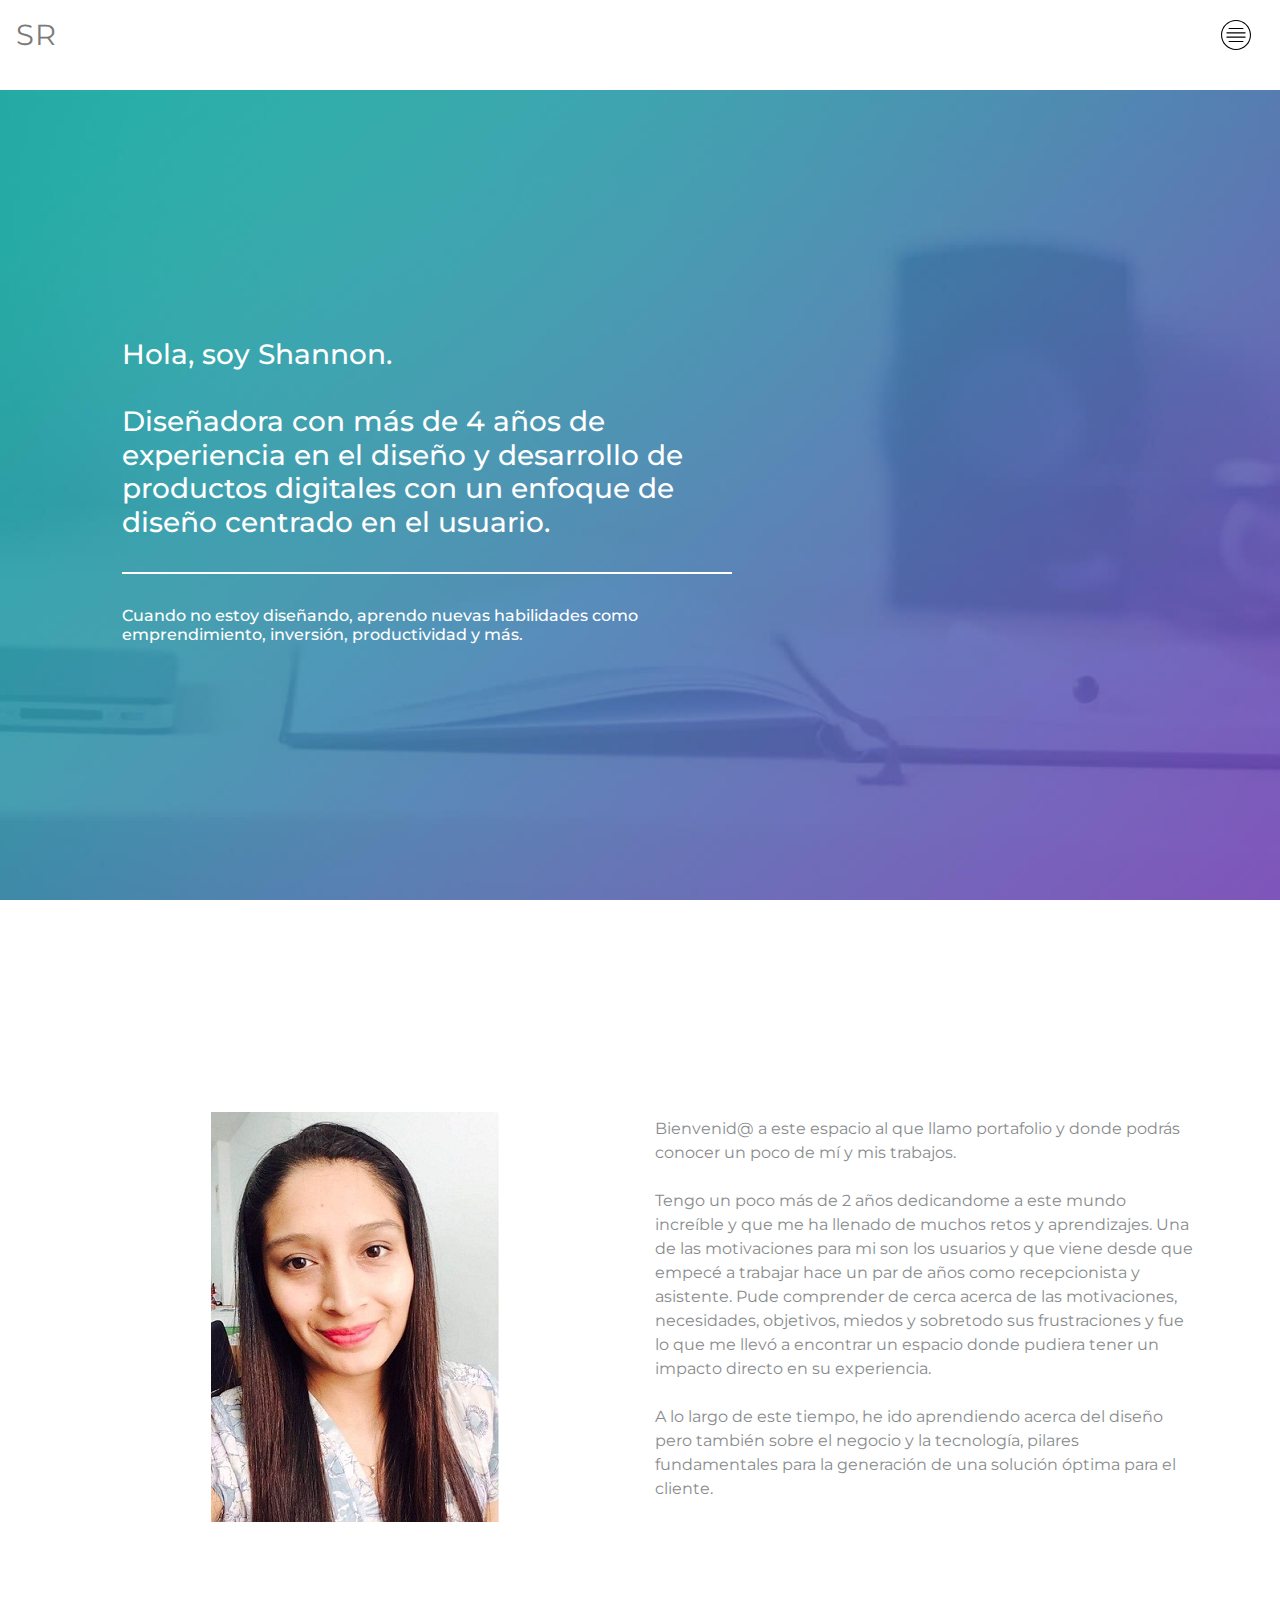
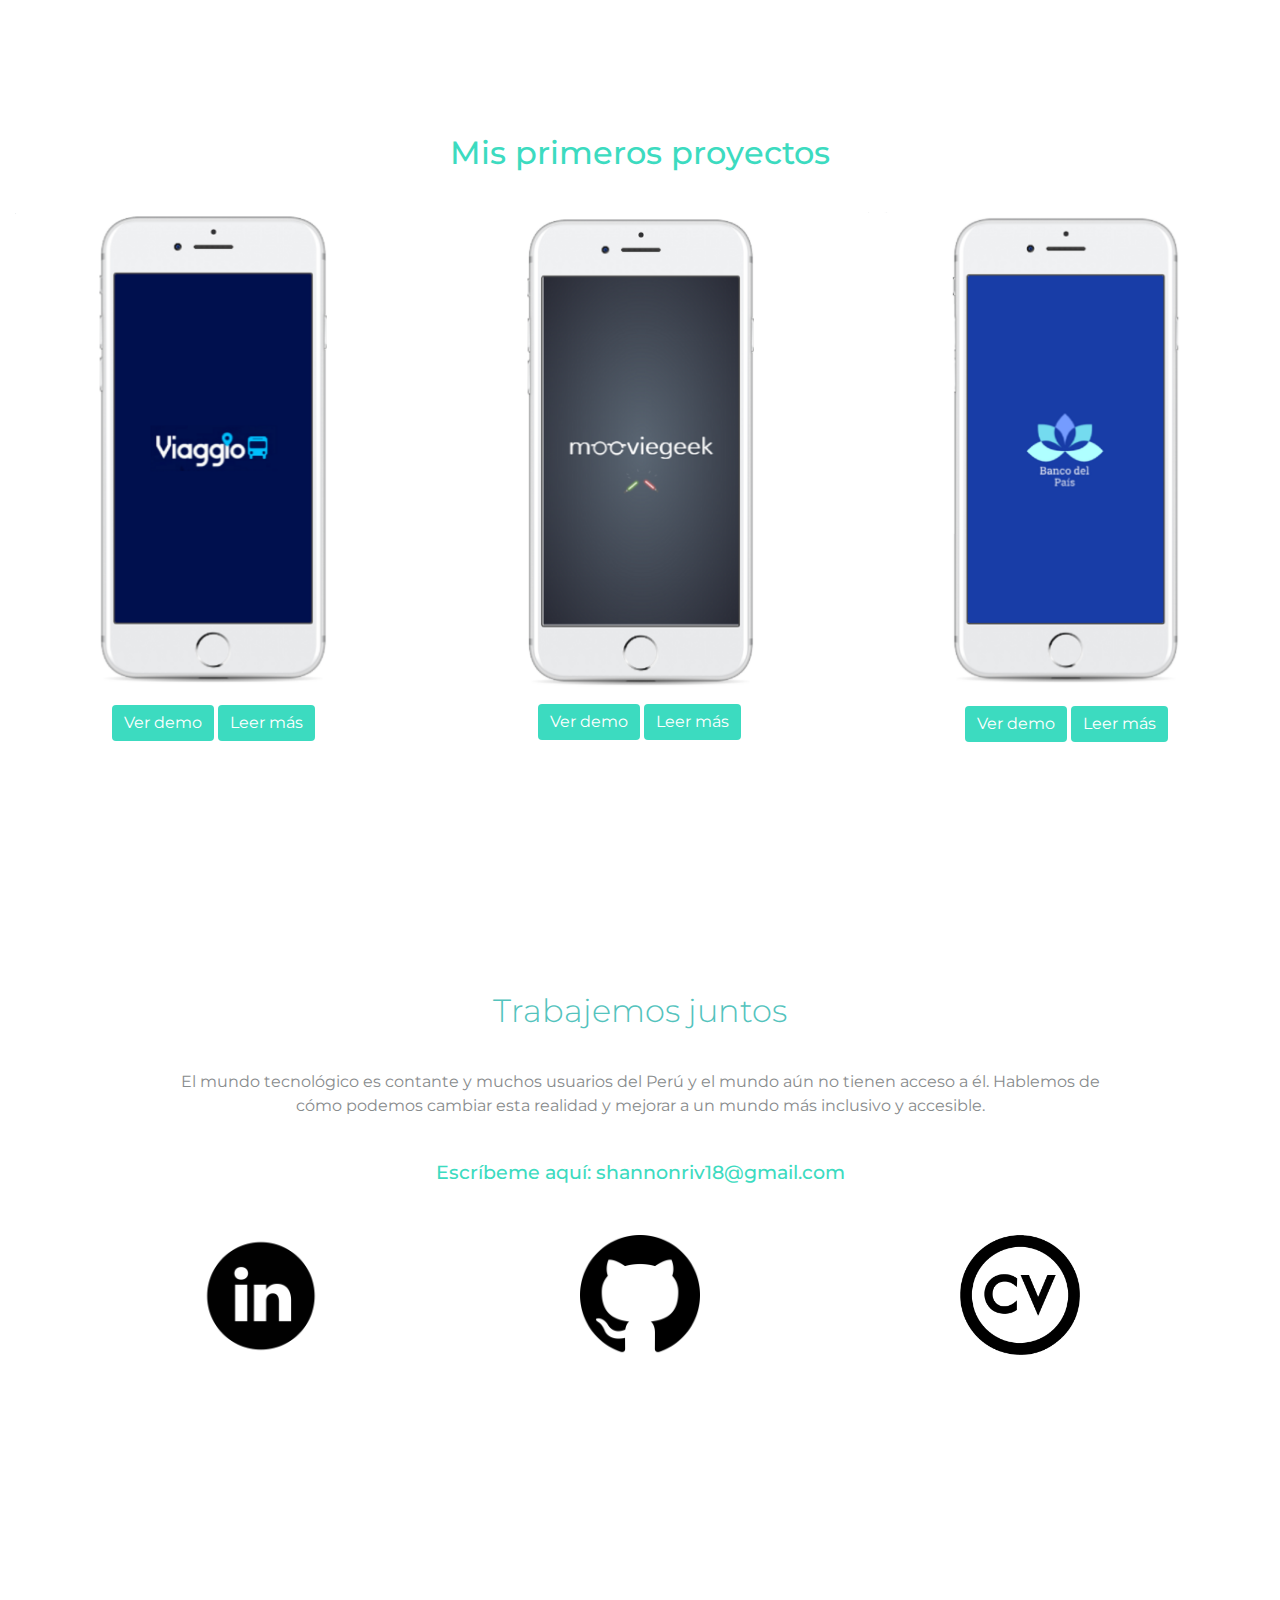
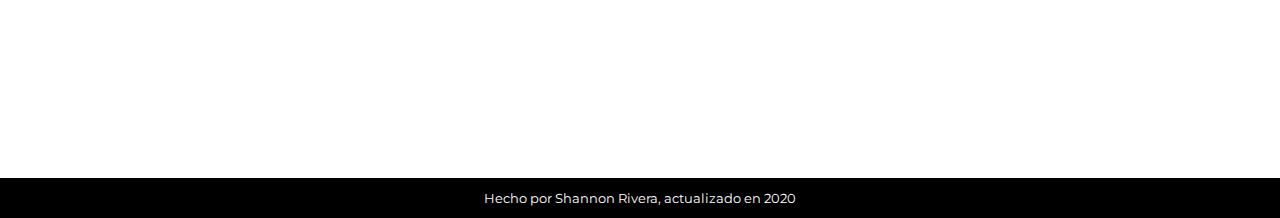
==== commit b4211aad: "cambios hero" ====
--- a/index.html
+++ b/index.html
@@ -44,10 +44,10 @@
     <div class="row min90vh home-image">
       <div class="offset-lg-1 col-lg-6 align-self-center">
         <h3 class="hero-title">
-          Hola, soy Shannon. <br> Soy Diseñadora de Experiencias con foco en web responsive y app. <br>
+          Hola, soy Shannon.<br><br>Diseñadora con más de 4 años de experiencia en el diseño y desarrollo de productos digitales con un enfoque de diseño centrado en el usuario. <br>
         </h3>
         <hr>
-        <h6 class="subtitle-hero">Vivo en Lima, me gusta el suspenso, la criminalística y caminar mucho.</h6>
+        <h6 class="subtitle-hero">Cuando no estoy diseñando, aprendo nuevas habilidades como emprendimiento, inversión, productividad y más.</h6>
       </div>
     </div>
   </div>
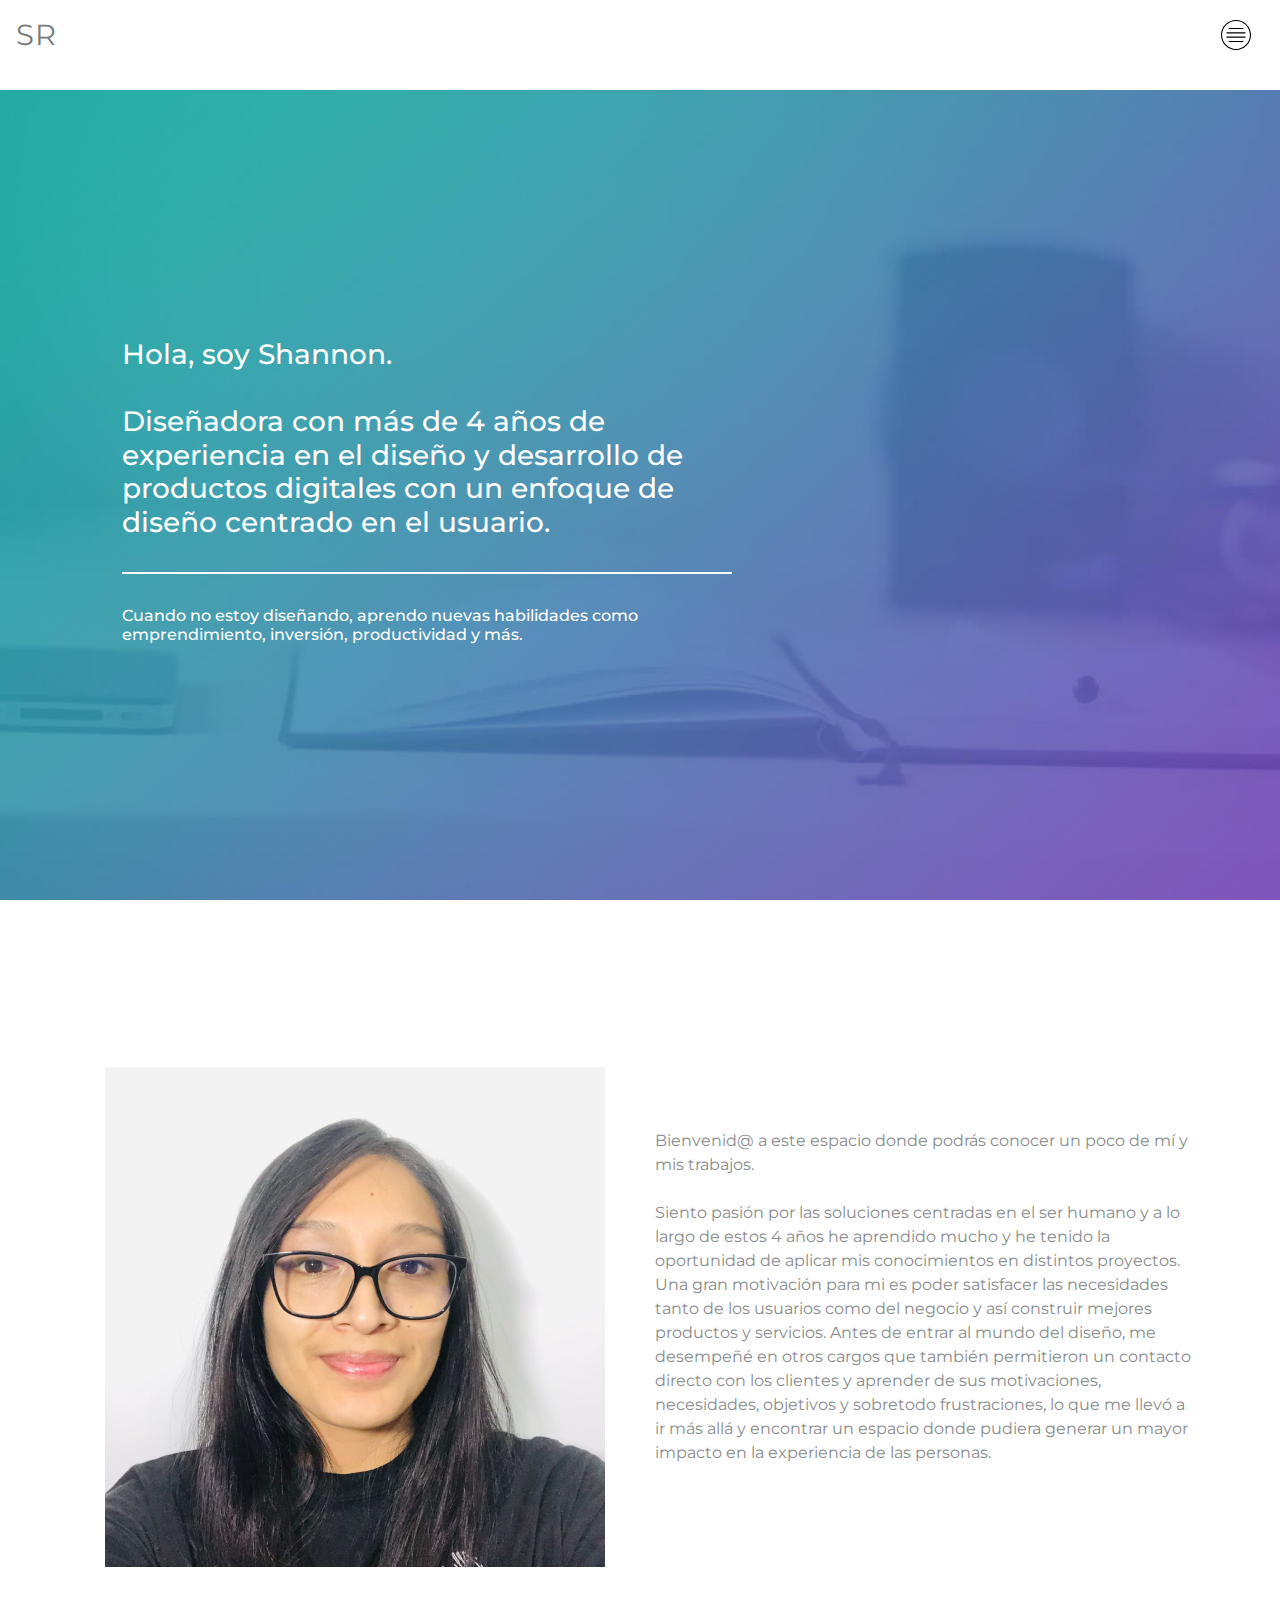
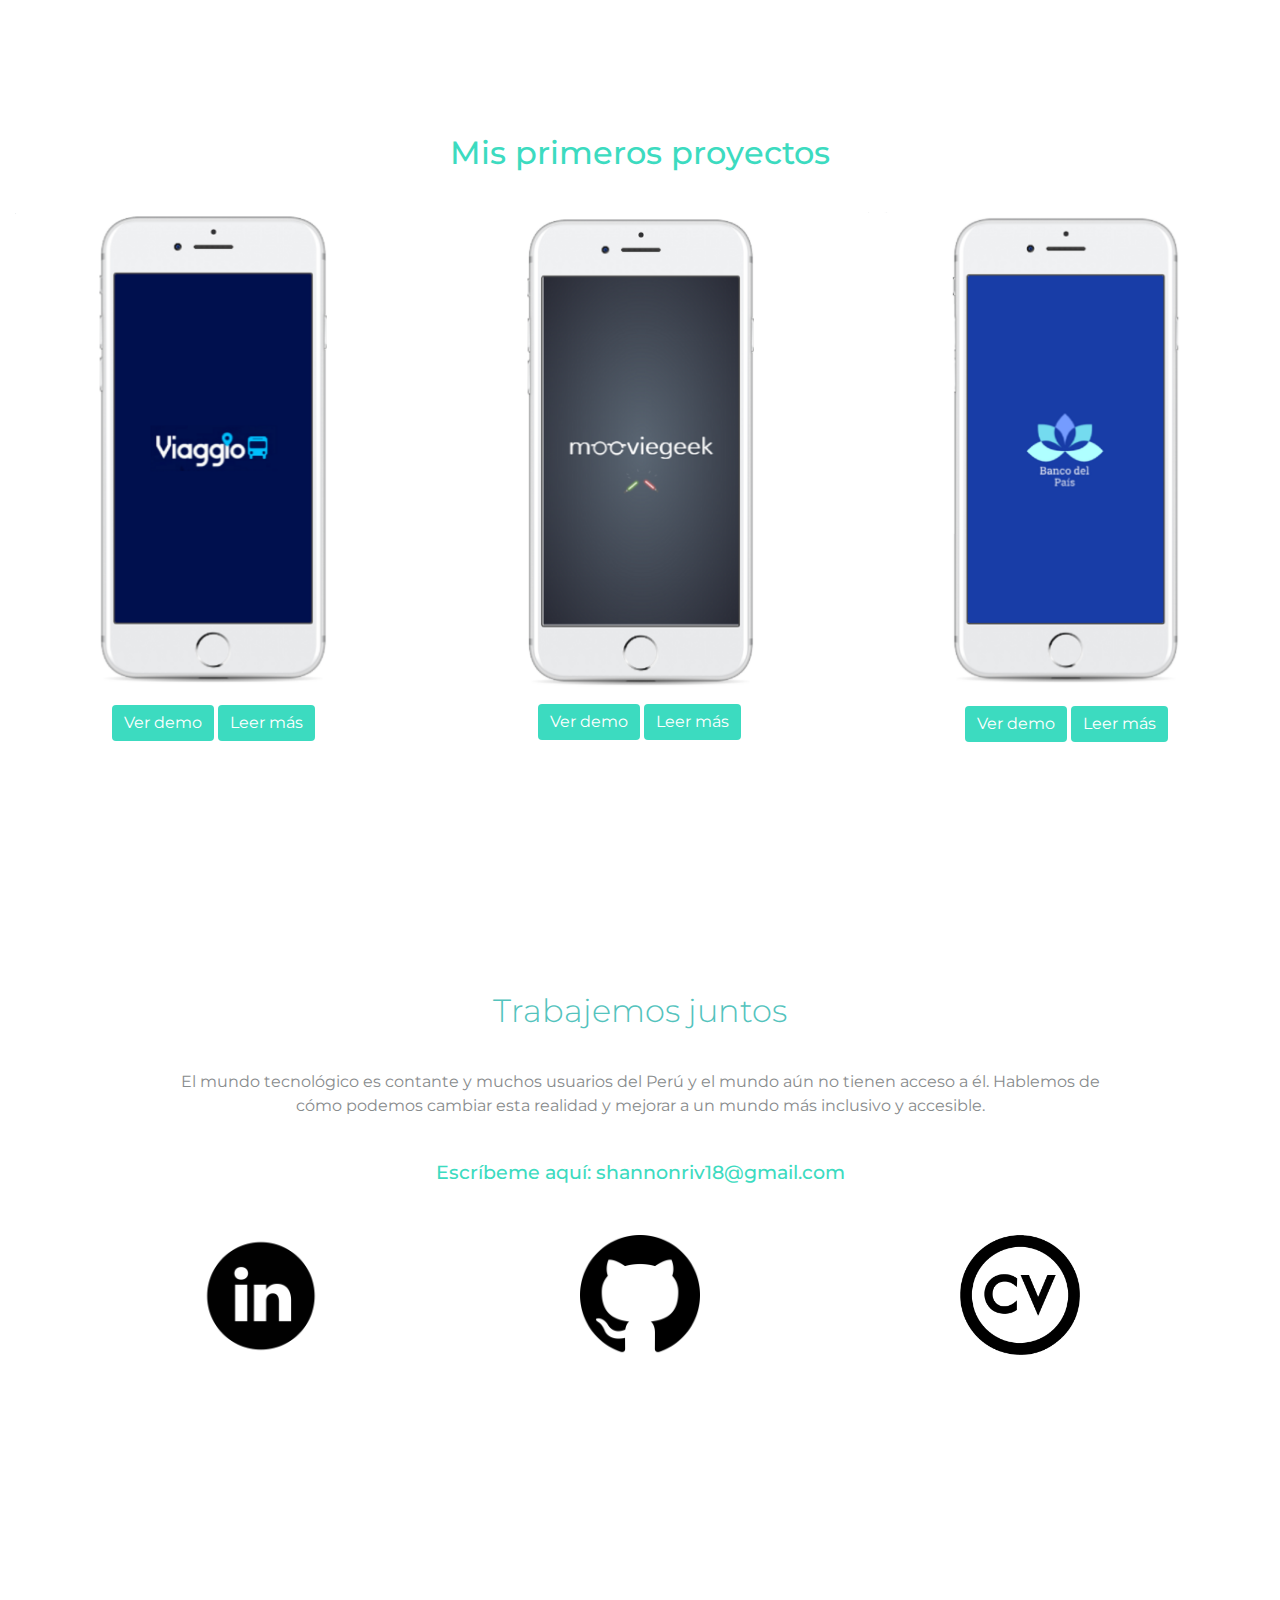
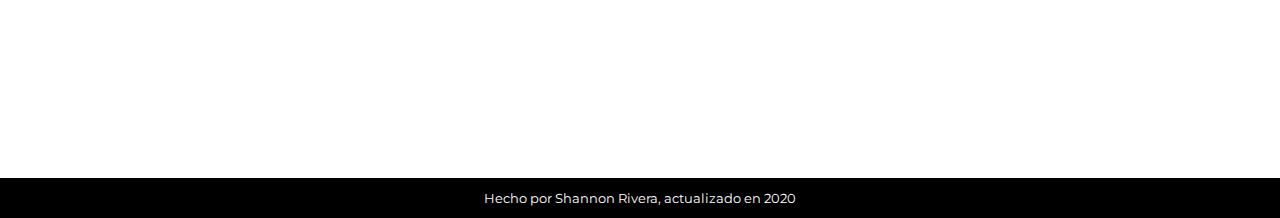
==== commit 78c06040: "actualizado descripcion" ====
--- a/index.html
+++ b/index.html
@@ -56,21 +56,21 @@
   <div class="container" id="aboutme">
     <div class="row min90vh">
       <div class="col-sm-6 col-lg-6 align-self-center pt-4 text-center">
-        <img src="assets/images/aboutme-photo.JPG" class="img-responsive" alt="profile-photo">
+        <img src="assets/images/aboutme-photo.png" class="img-responsive" alt="profile-photo">
       </div>
       <div class="col-sm-6 col-lg-6 align-self-center pt-4">
         <p>
-          Bienvenid@ a este espacio al que llamo portafolio y donde podrás conocer un poco de mí y mis trabajos.
-          <br>
-          <br>
-          Tengo un poco más de 2 años dedicandome a este mundo increíble y que me ha llenado de muchos retos y aprendizajes.
-          Una de las motivaciones para mi son los usuarios y que viene desde que empecé a trabajar hace un par de años como recepcionista
-          y asistente. Pude comprender de cerca acerca de las motivaciones, necesidades, objetivos, miedos y sobretodo sus frustraciones y 
-          fue lo que me llevó a encontrar un espacio donde pudiera tener un impacto directo en su experiencia. 
-          <br>
-          <br>
-          A lo largo de este tiempo, he ido aprendiendo acerca del diseño pero también sobre el negocio y la tecnología, pilares 
-          fundamentales para la generación de una solución óptima para el cliente. 
+          Bienvenid@ a este espacio donde podrás conocer un poco de mí y mis trabajos.
+          <br>
+          <br>
+          Siento pasión por las soluciones centradas en el ser humano y a lo largo de estos 4 años he aprendido mucho y he tenido la oportunidad de aplicar 
+          mis conocimientos en distintos proyectos. Una gran motivación para mi es poder satisfacer las necesidades tanto de los usuarios como del negocio y así 
+          construir mejores productos y servicios. 
+          Antes de entrar al mundo del diseño, me desempeñé en otros cargos que también permitieron un contacto directo con los clientes y aprender de sus motivaciones, 
+          necesidades, objetivos y sobretodo frustraciones, lo que me llevó a ir más allá y encontrar un espacio donde pudiera generar un mayor impacto en la experiencia 
+          de las personas. 
+          <br>
+          <br>
         </p>
       </div>
     </div>
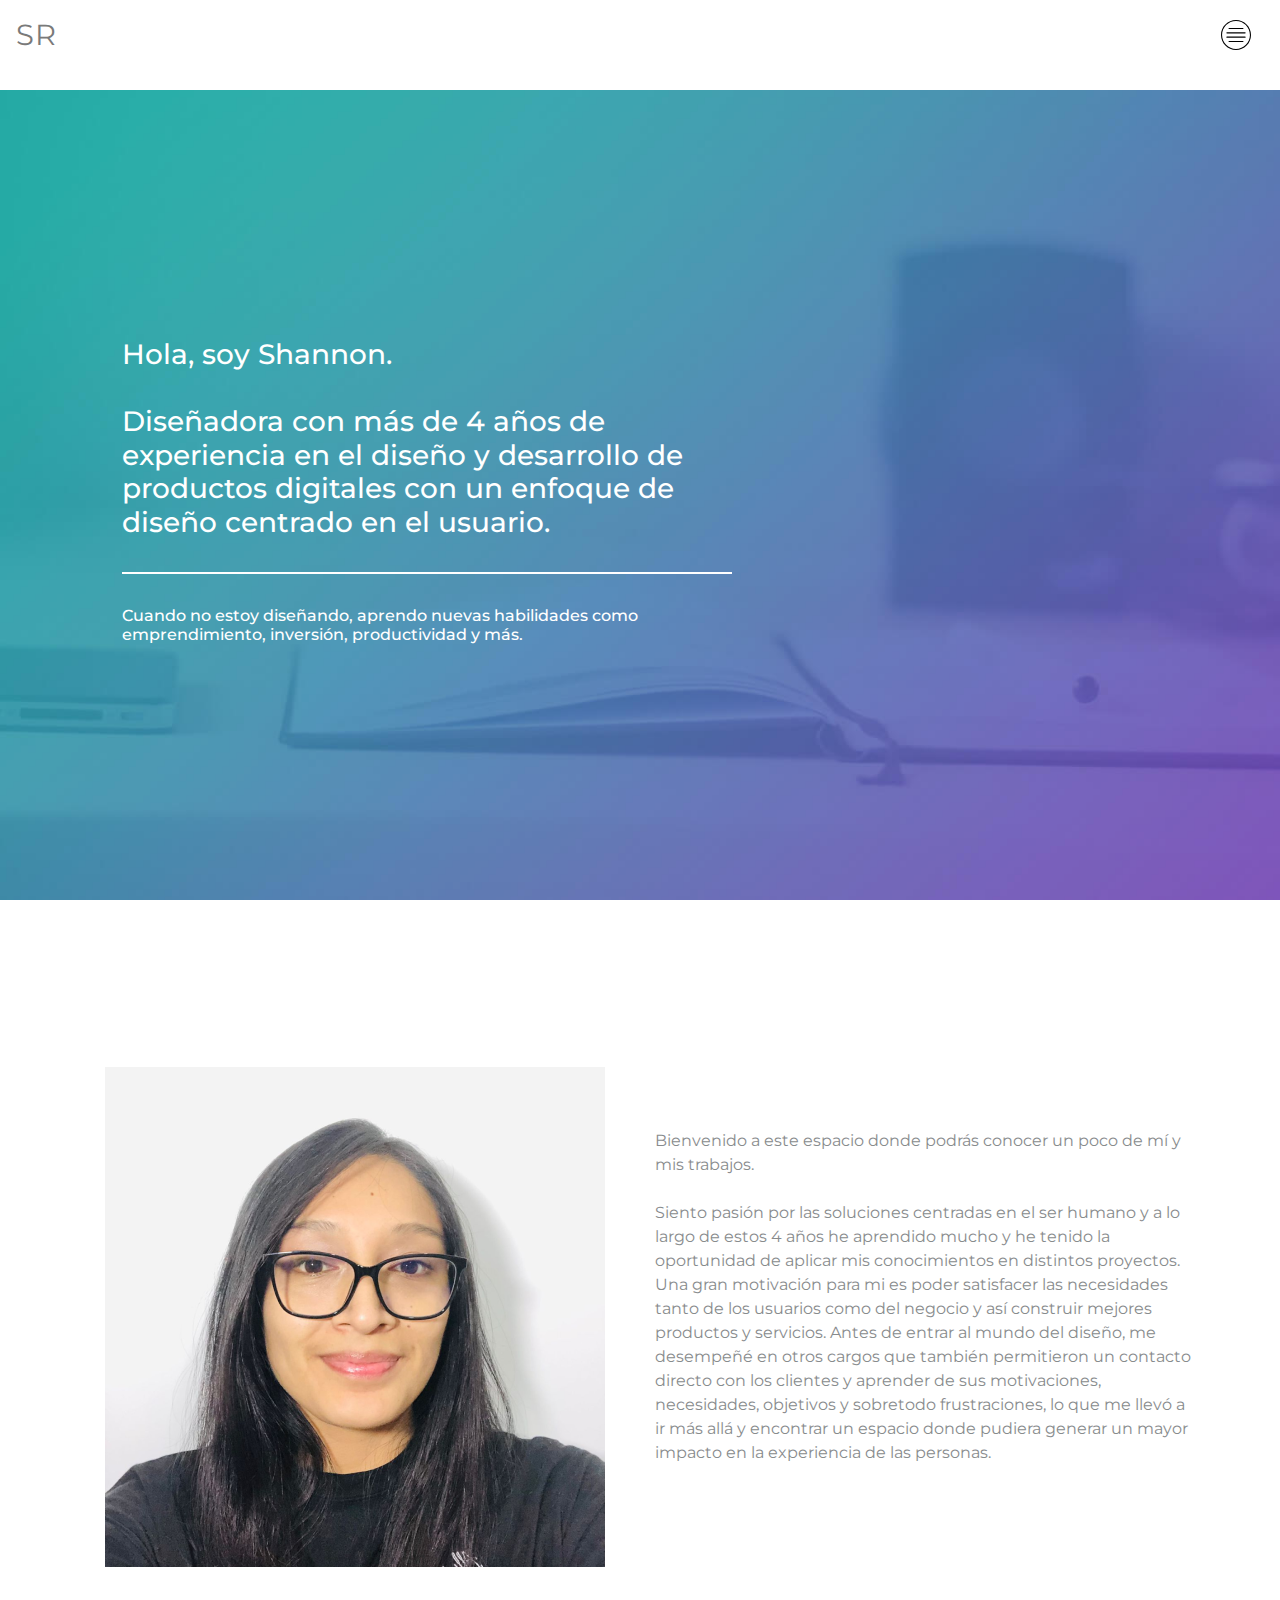
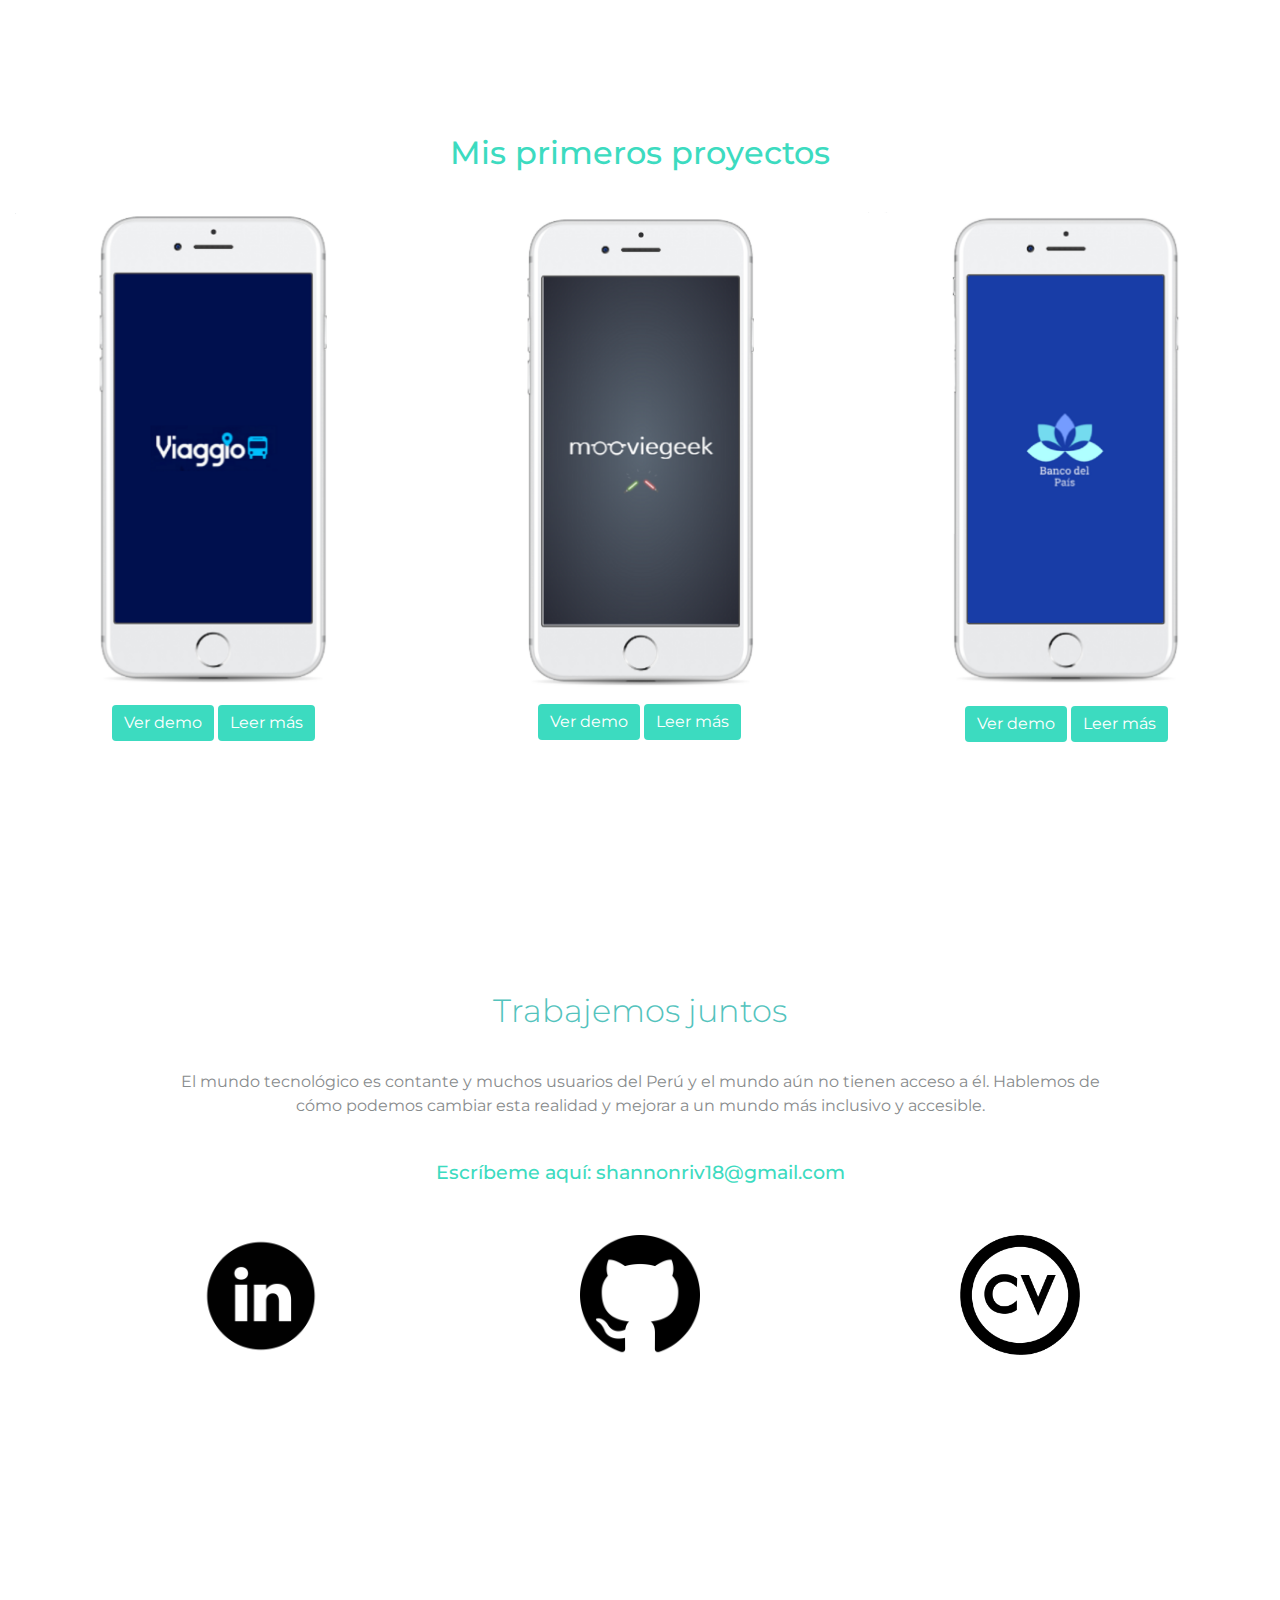
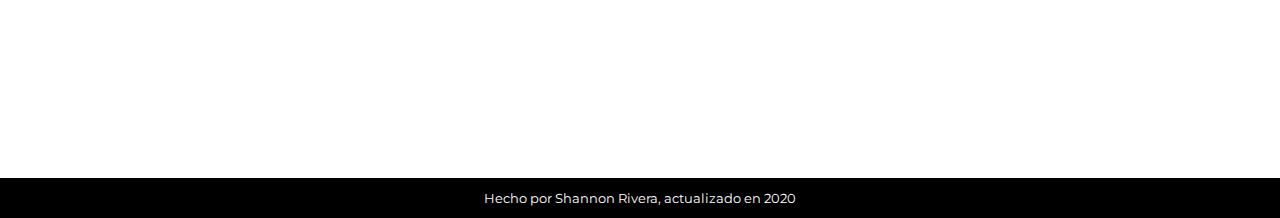
==== commit 0e51ac3a: "actualizaciones descrip" ====
--- a/index.html
+++ b/index.html
@@ -60,7 +60,7 @@
       </div>
       <div class="col-sm-6 col-lg-6 align-self-center pt-4">
         <p>
-          Bienvenid@ a este espacio donde podrás conocer un poco de mí y mis trabajos.
+          Bienvenido a este espacio donde podrás conocer un poco de mí y mis trabajos.
           <br>
           <br>
           Siento pasión por las soluciones centradas en el ser humano y a lo largo de estos 4 años he aprendido mucho y he tenido la oportunidad de aplicar 
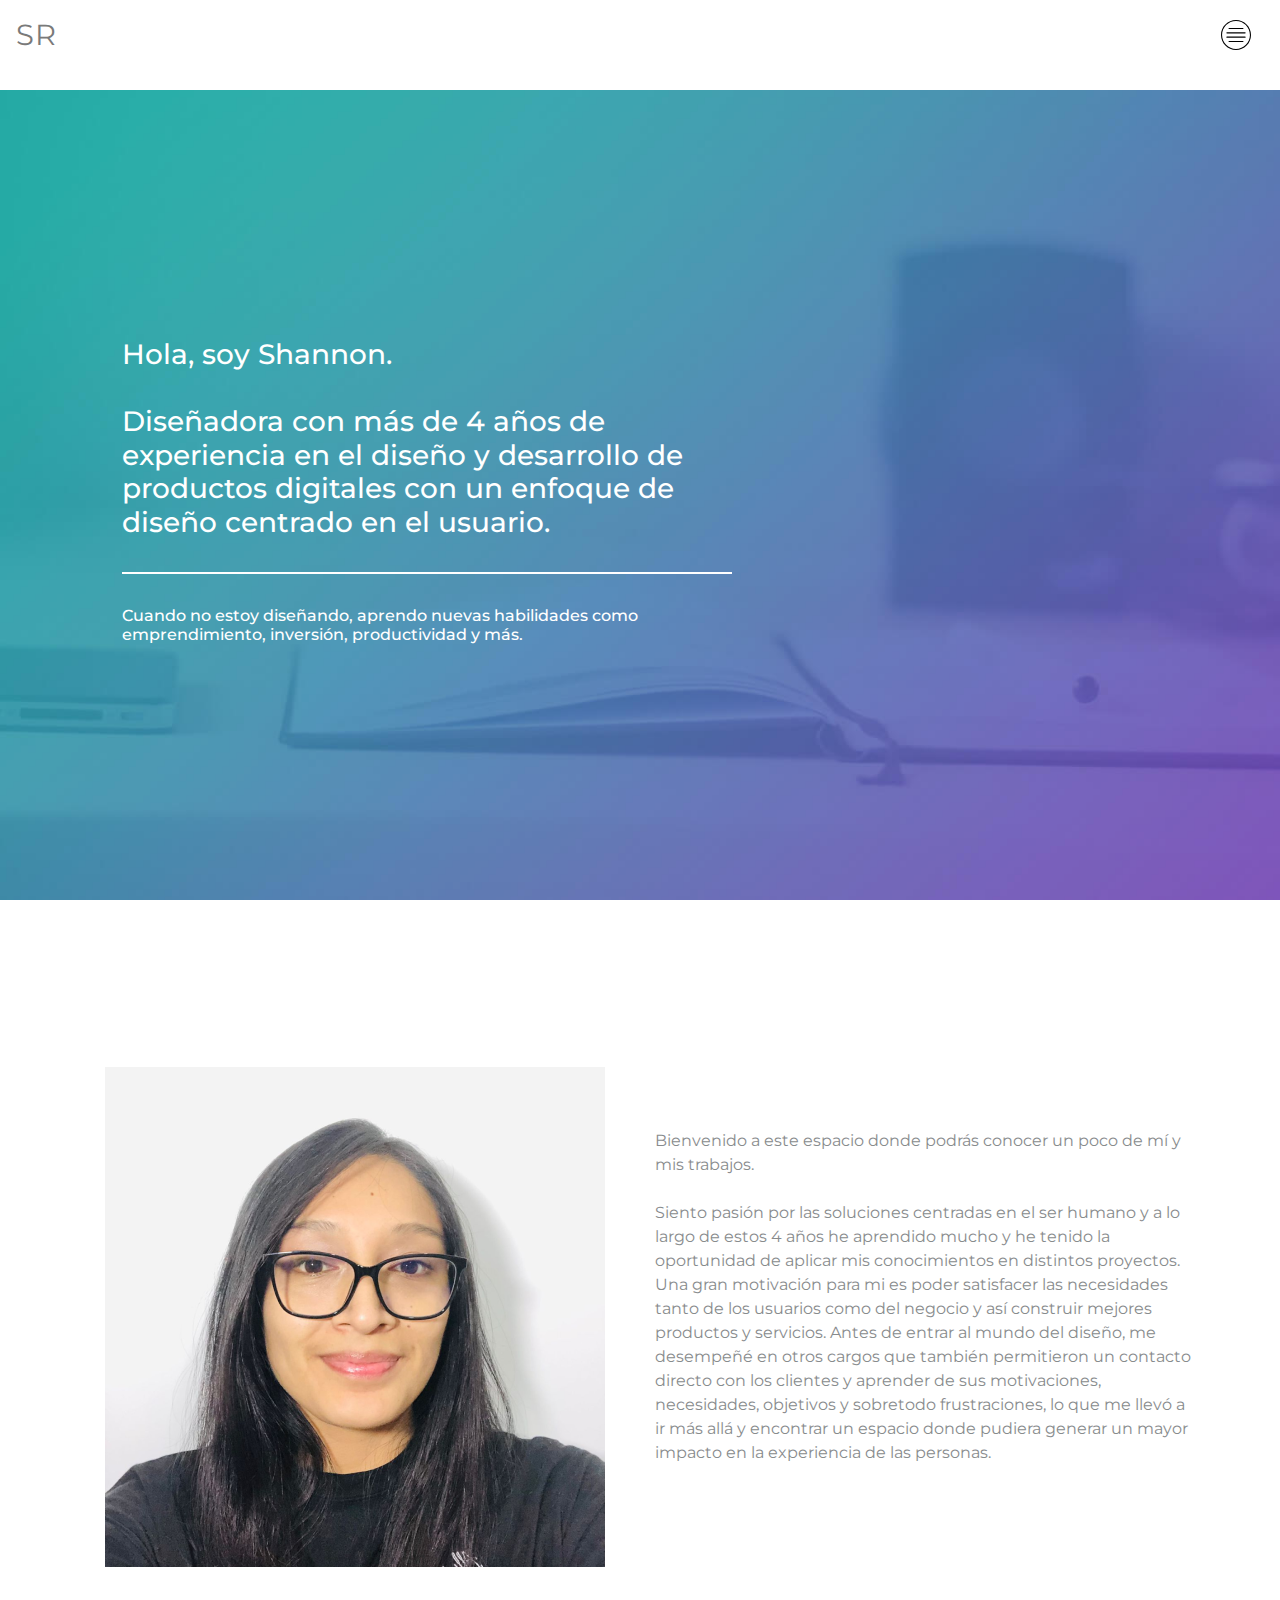
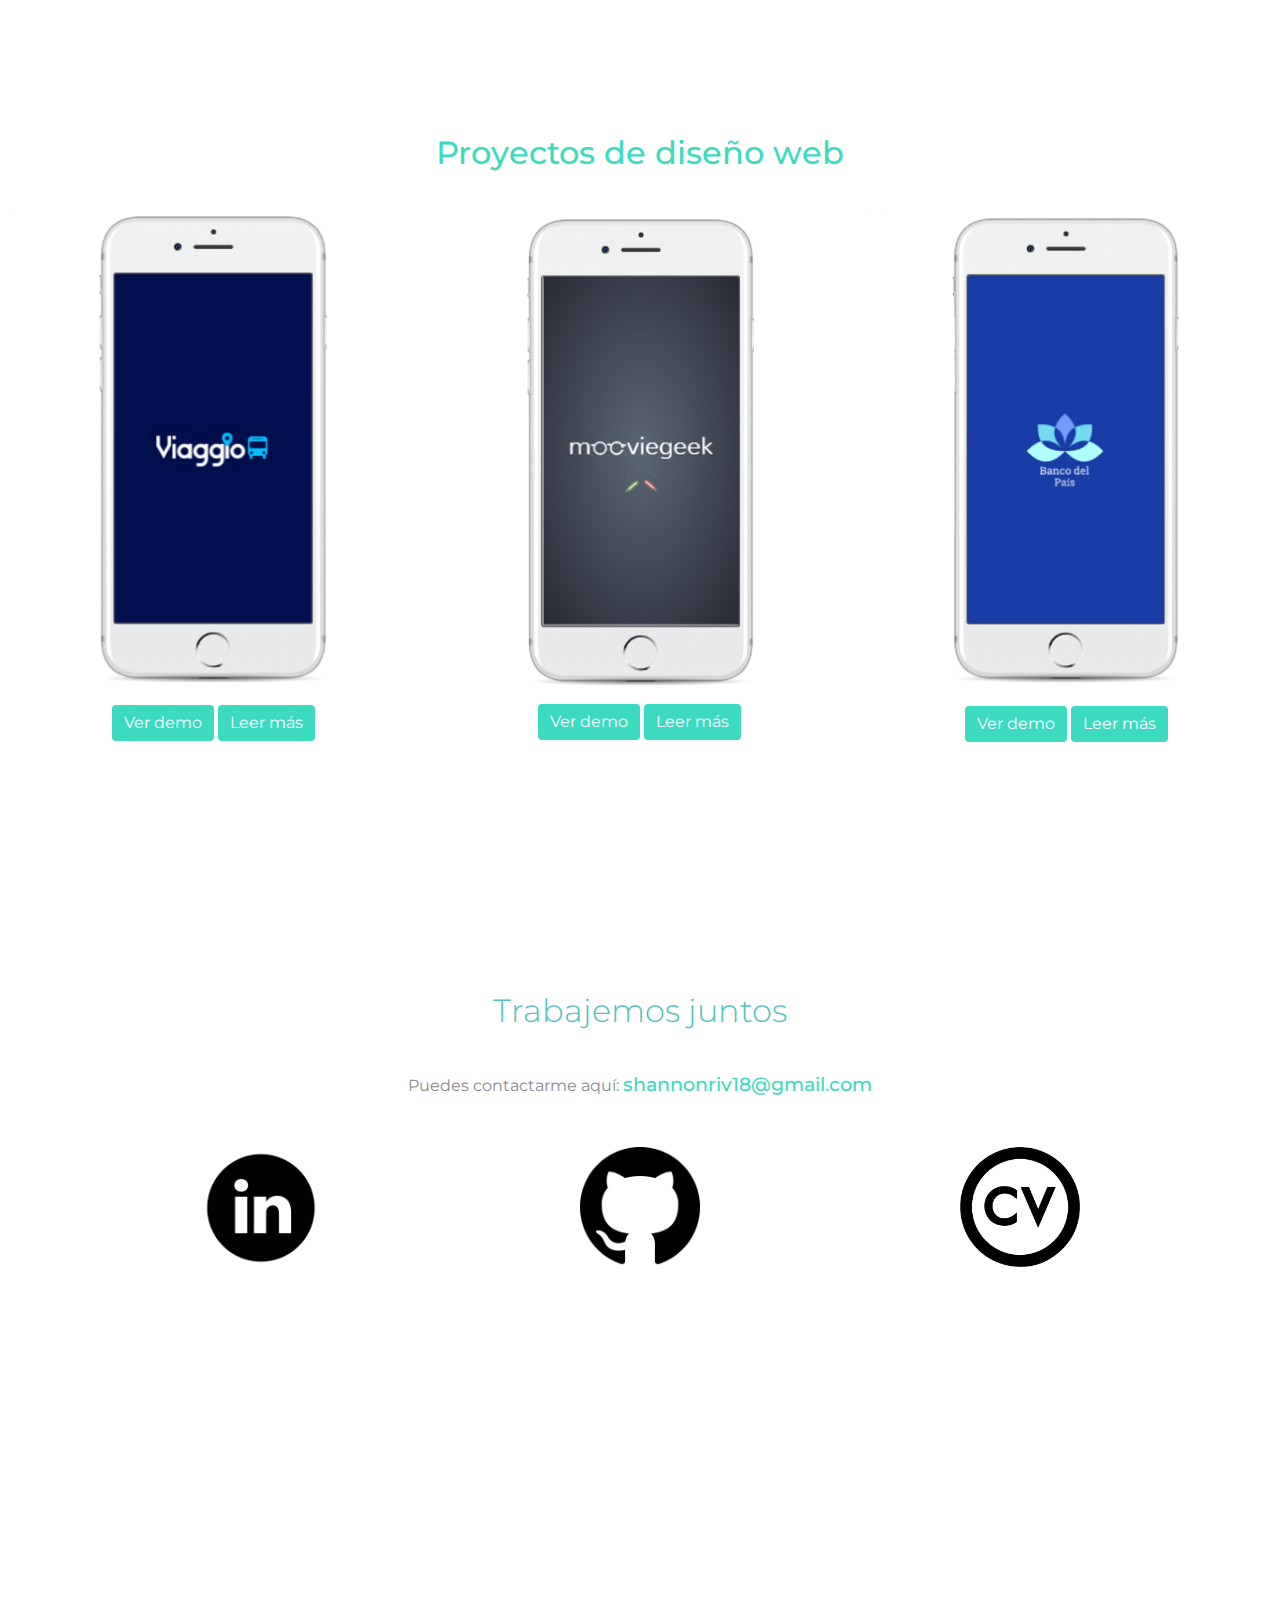
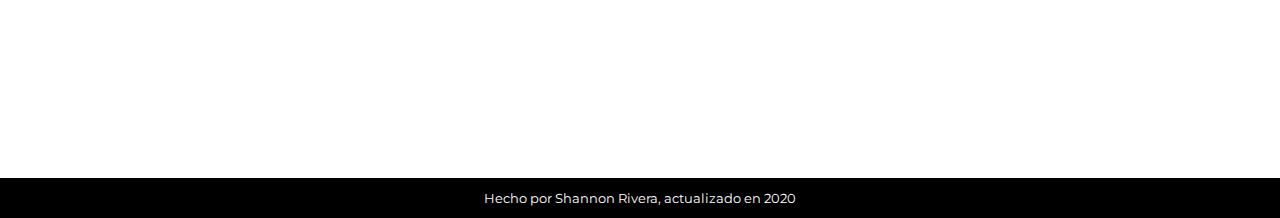
==== commit fb998c2d: "mas cambios" ====
--- a/index.html
+++ b/index.html
@@ -80,7 +80,7 @@
   <div class="container-fluid min90vh" id="portfolio">
     <div class="row">
       <div class="col text-center">
-        <h2 class="text-project py-4">Mis primeros proyectos</h2>
+        <h2 class="text-project py-4">Proyectos de diseño web</h2>
       </div>
     </div>
     <!-- boxes -->
@@ -151,14 +151,8 @@
       </div>
     </div>
     <div class="row text-center my-2 align-self-center">
-      <div class="col-lg-10 offset-lg-1 mb-4">
-        <p>
-          El mundo tecnológico es contante y muchos usuarios del Perú y el mundo aún no tienen acceso a él. 
-          Hablemos de cómo podemos cambiar esta realidad y mejorar a un mundo más inclusivo y accesible.
-        </p>
-      </div>
       <div class="col-lg-10 offset-lg-1 mb-4 text-center">
-        <a class="email" href="mailto:shannonriv18@gmail.com" role="button">Escríbeme aquí: shannonriv18@gmail.com</a>          
+        Puedes contactarme aquí: <a class="email" href="mailto:shannonriv18@gmail.com" role="button">shannonriv18@gmail.com</a>          
       </div>
     </div>
     <div class="row my-4 text-center">
@@ -173,7 +167,7 @@
         </a>
       </div>
       <div class="col">
-        <a href="doc/CV-SHANNON RIVERA-UXD.pdf" download="CV-SHANNON-RIVERA" data-toggle="tooltip" data-placement="top" title="Descargar CV">
+        <a href="doc/CV_UXD_SHANNON_2022.pdf" download="CV-SHANNON-RIVERA" data-toggle="tooltip" data-placement="top" title="Descargar CV">
           <img src="assets/images/contact-cv.png" class="curriculum" alt="CV">
         </a>
       </div>
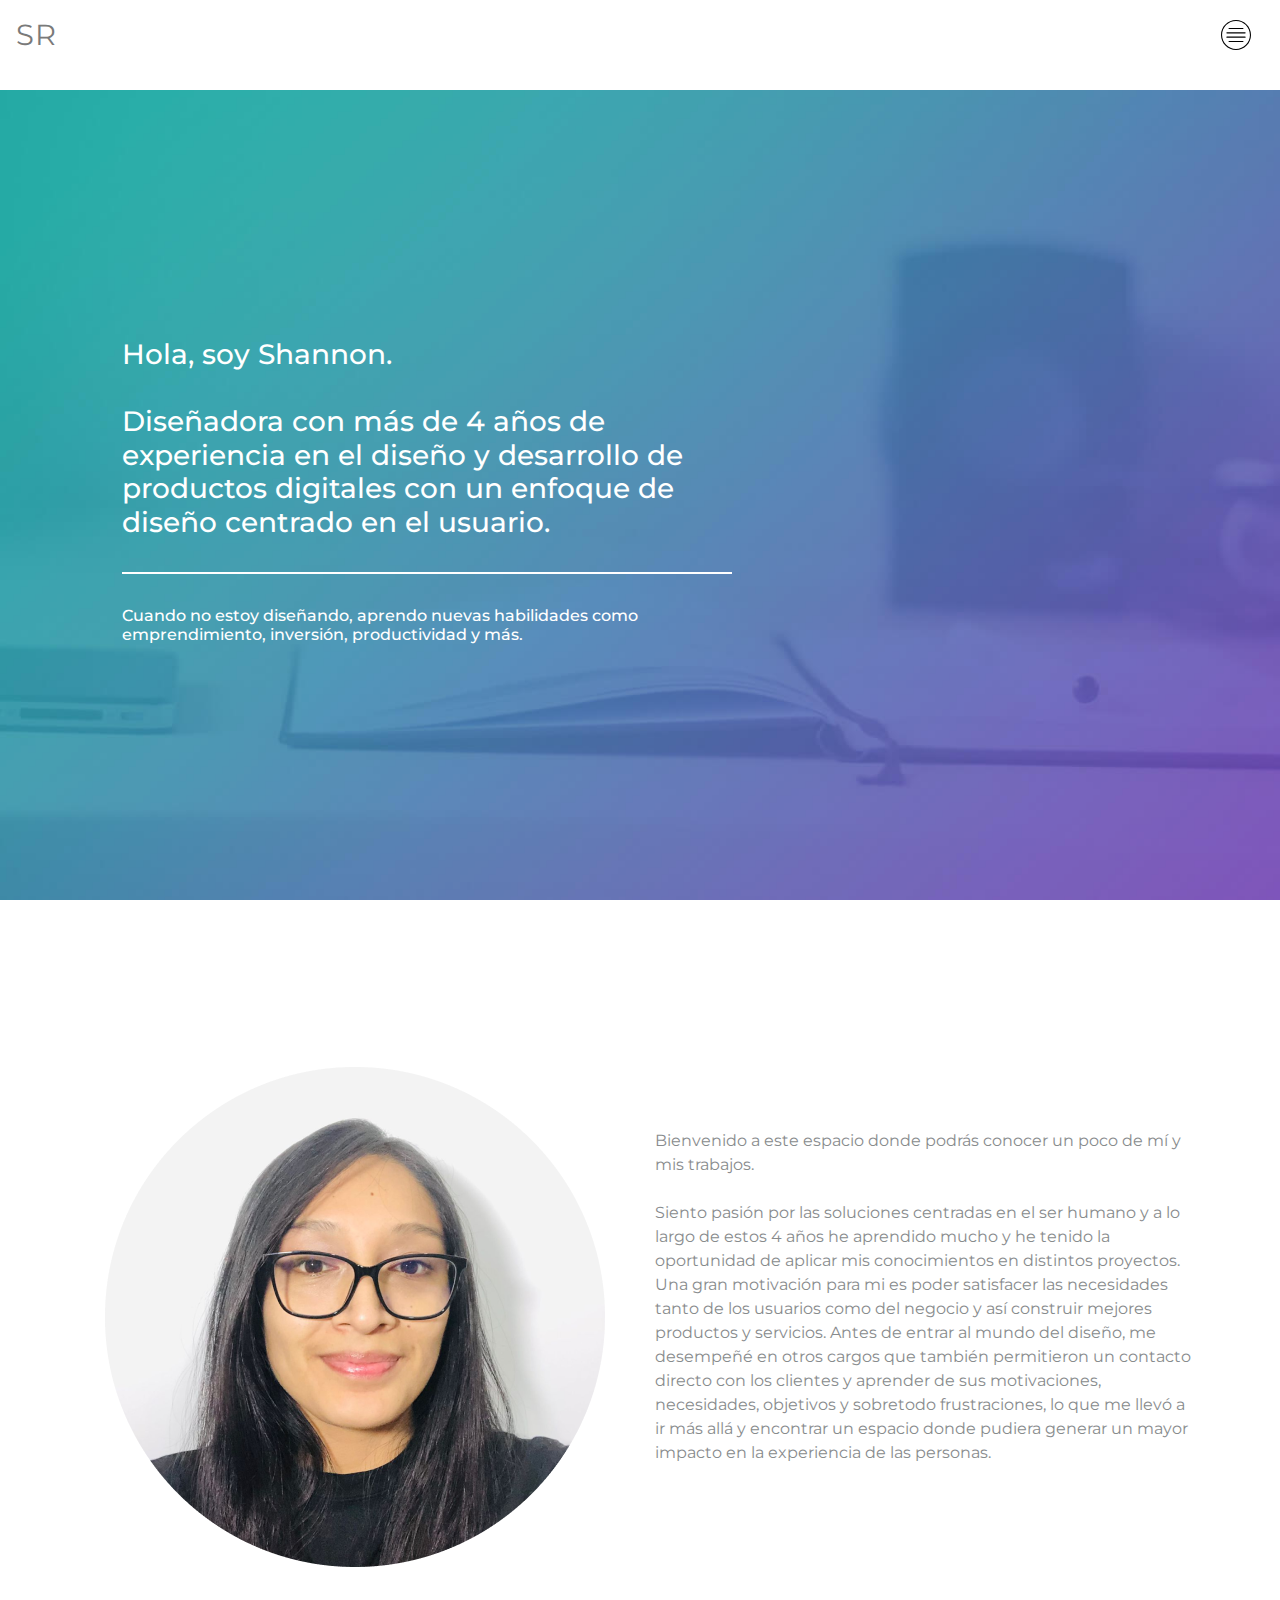
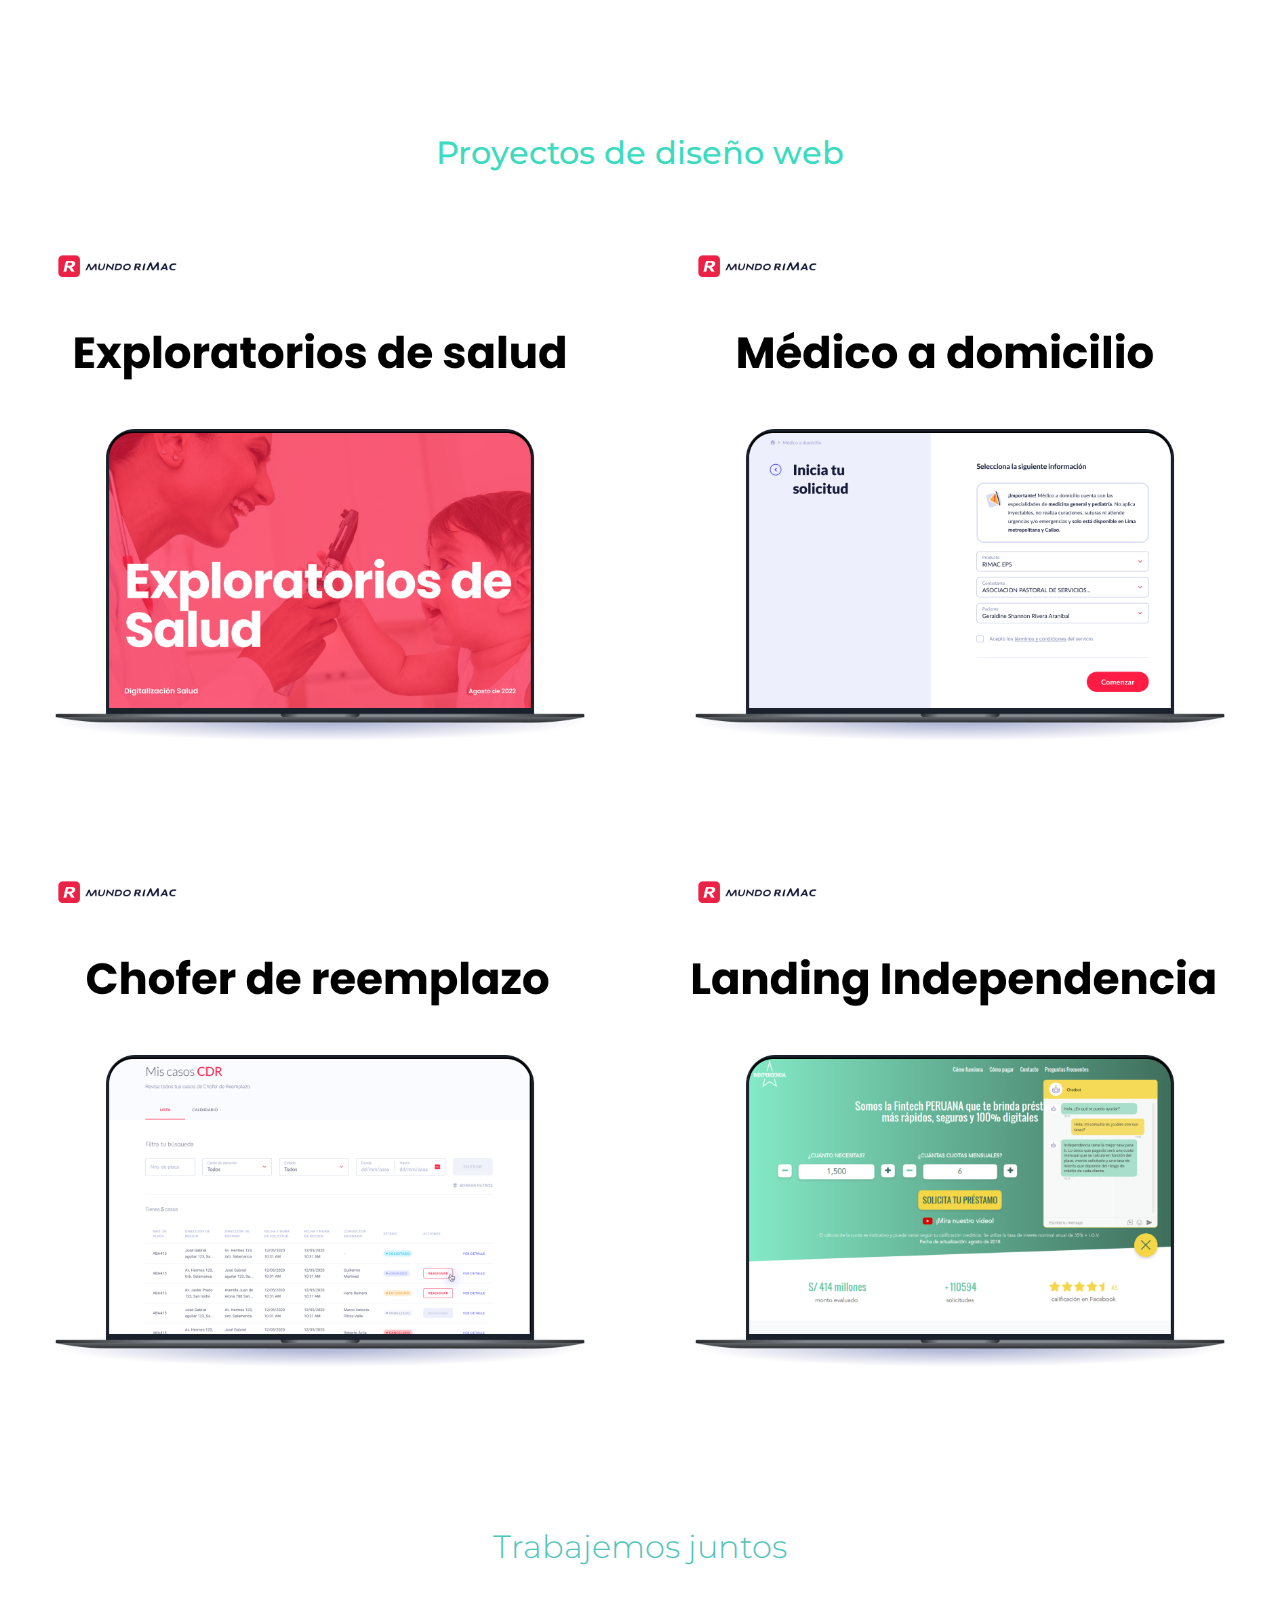
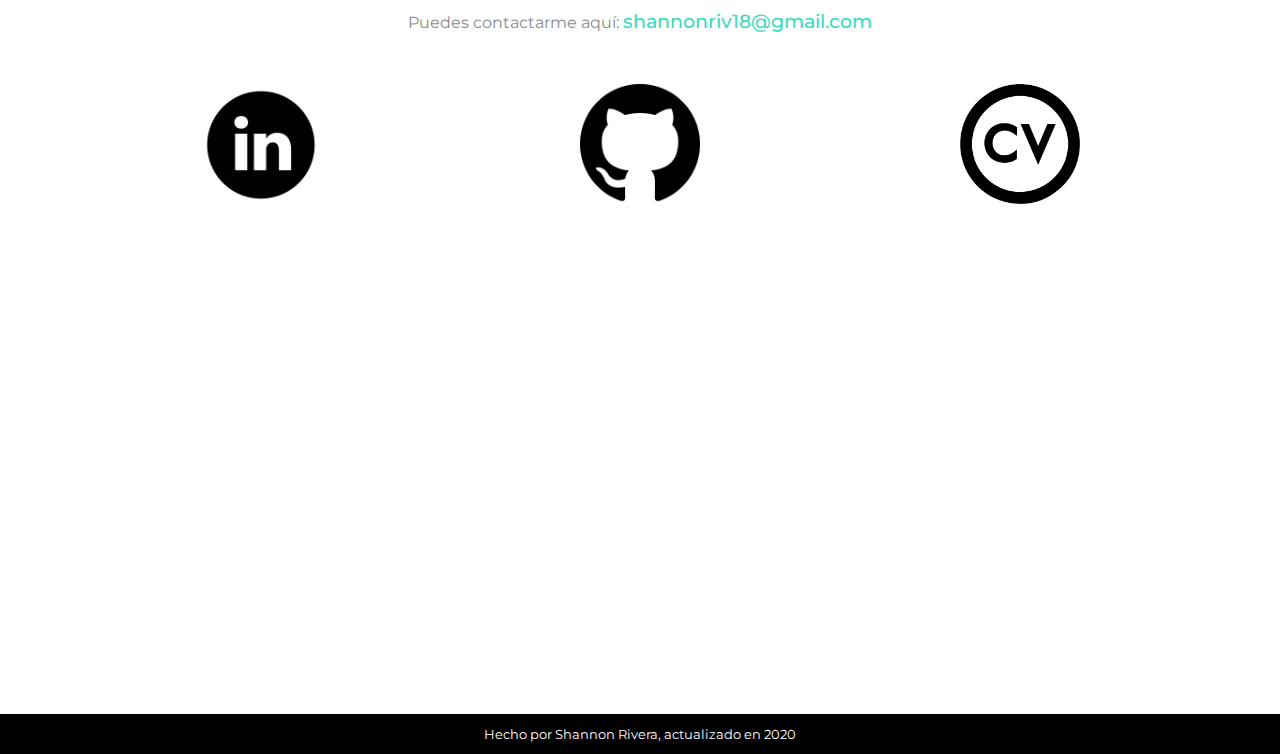
==== commit c44ec600: "nuevos ajustes" ====
--- a/index.html
+++ b/index.html
@@ -56,7 +56,7 @@
   <div class="container" id="aboutme">
     <div class="row min90vh">
       <div class="col-sm-6 col-lg-6 align-self-center pt-4 text-center">
-        <img src="assets/images/aboutme-photo.png" class="img-responsive" alt="profile-photo">
+        <img src="assets/images/aboutme-circle.png" class="img-responsive" alt="profile-photo">
       </div>
       <div class="col-sm-6 col-lg-6 align-self-center pt-4">
         <p>
@@ -83,7 +83,96 @@
         <h2 class="text-project py-4">Proyectos de diseño web</h2>
       </div>
     </div>
-    <!-- boxes -->
+
+    <!-- new projects -->
+    <div class="row">
+      <div class="col-sm-6 col-lg-6 my-2 align-self-center">
+        <div class="ih-item square colored effect6 bottom_to_top">
+          <a class="non-action">
+            <div class="img">
+              <img src="assets/images/pres_exploratorio.png" alt="proyecto1">
+            </div>
+            <div class="info align-middle">
+              <h3>Exploratorios</h3>
+              <p>Los exploratorios de salud se realizaron con la finalidad de identificar y validar la posibilidad 
+                de digitalizar servicios de salud como Ambulancias, Buscador de salud y Comunicaciones SOS para lo 
+                cual se realizaron entrevistas a profundidad semi estructuradas a usuarios con seguro de salud 
+                con o sin siniestros. 
+              </p>
+            </div>
+          </a>
+        </div>
+        <!--
+        <div class="text-center my-3">
+          <a class="btn btn-info" href="https://marvelapp.com/2jgha7h" role="button">Ver demo</a>
+          <a class="btn btn-info" href="https://github.com/shannonriv/reto-buses" role="button">Leer más</a>
+        </div> -->
+      </div>
+      <div class="col-sm-6 col-lg-6 my-2 align-self-center">
+        <div class="ih-item square colored effect6 bottom_to_top">
+          <a class="non-action">
+            <div class="img">
+              <img src="assets/images/pres_mad.png" alt="proyecto2">
+            </div>
+            <div class="info">
+              <h3>Médico a domicilio</h3>
+              <p>Es un servicio para clientes con seguros de salud individual o empresarial que 
+                necesitan atención por una urgencia solicitando a través de Mi Mundo Rímac que un 
+                médico vaya a su domicilio para su atención. 
+              </p>
+            </div>
+          </a>
+        </div>
+        <!--
+        <div class="text-center my-3">
+          <a class="btn btn-info" href="https://shannonriv.github.io/movie-geek/" role="button">Ver demo</a>
+          <a class="btn btn-info" href="https://github.com/shannonriv/movie-geek" role="button">Leer más</a>
+        </div> -->
+      </div>
+      <div class="col-sm-6 col-lg-6 my-2 align-self-center">
+        <div class="ih-item square colored effect6 bottom_to_top">
+          <a class="non-action">
+            <div class="img">
+              <img src="assets/images/pres_cdr.png" alt="proyecto3">
+            </div>
+            <div class="info">
+              <h3>Chofer de reemplazo</h3>
+              <p>Es un servicio que se ofrece a usuarios con seguro vehicular para situaciones en las 
+                que el cliente no puede conducir su vehículo. 
+              </p>
+            </div>
+          </a>
+        </div>
+        <!--
+        <div class="text-center my-3">
+          <a class="btn btn-info" href="https://marvelapp.com/41f8318" role="button">Ver demo</a>
+          <a class="btn btn-info" href="https://github.com/shannonriv/Banco-Digital" role="button">Leer más</a>
+        </div> -->
+      </div>
+      <div class="col-sm-6 col-lg-6 my-2 align-self-center">
+        <div class="ih-item square colored effect6 bottom_to_top">
+          <a class="non-action">
+            <div class="img">
+              <img src="assets/images/pres_independencia.png" alt="proyecto3">
+            </div>
+            <div class="info">
+              <h3>Landing Independencia</h3>
+              <p>La landing era el medio principal por la cual los potenciales clientes de Independencia podían 
+                realizar una solicitud para acceder a un préstamos rápido. La solicitud, verificación y desembolso 
+                se realizaba 100% en línea. 
+              </p>
+            </div>
+          </a>
+        </div>
+        <!--
+        <div class="text-center my-3">
+          <a class="btn btn-info" href="https://marvelapp.com/41f8318" role="button">Ver demo</a>
+          <a class="btn btn-info" href="https://github.com/shannonriv/Banco-Digital" role="button">Leer más</a>
+        </div> -->
+      </div>
+    </div>
+
+    <!-- old projects
     <div class="row">
       <div class="col-sm-6 col-lg-4 my-2 align-self-center">
         <div class="ih-item square colored effect6 bottom_to_top">
@@ -136,11 +225,7 @@
           <a class="btn btn-info" href="https://github.com/shannonriv/Banco-Digital" role="button">Leer más</a>
         </div>
       </div>
-    </div>
-    <!-- end boxes -->
-    <div>
-
-    </div>
+    </div> -->
   </div>
 
   <!-- Contact -->
--- a/css/main.css
+++ b/css/main.css
@@ -75,6 +75,10 @@
   border: 1px solid #fff;
   margin-top: 2rem;
   margin-bottom: 2rem;
+}
+
+.img-responsive {
+  width: fit-content;
 }
 
 /* Portfolio */
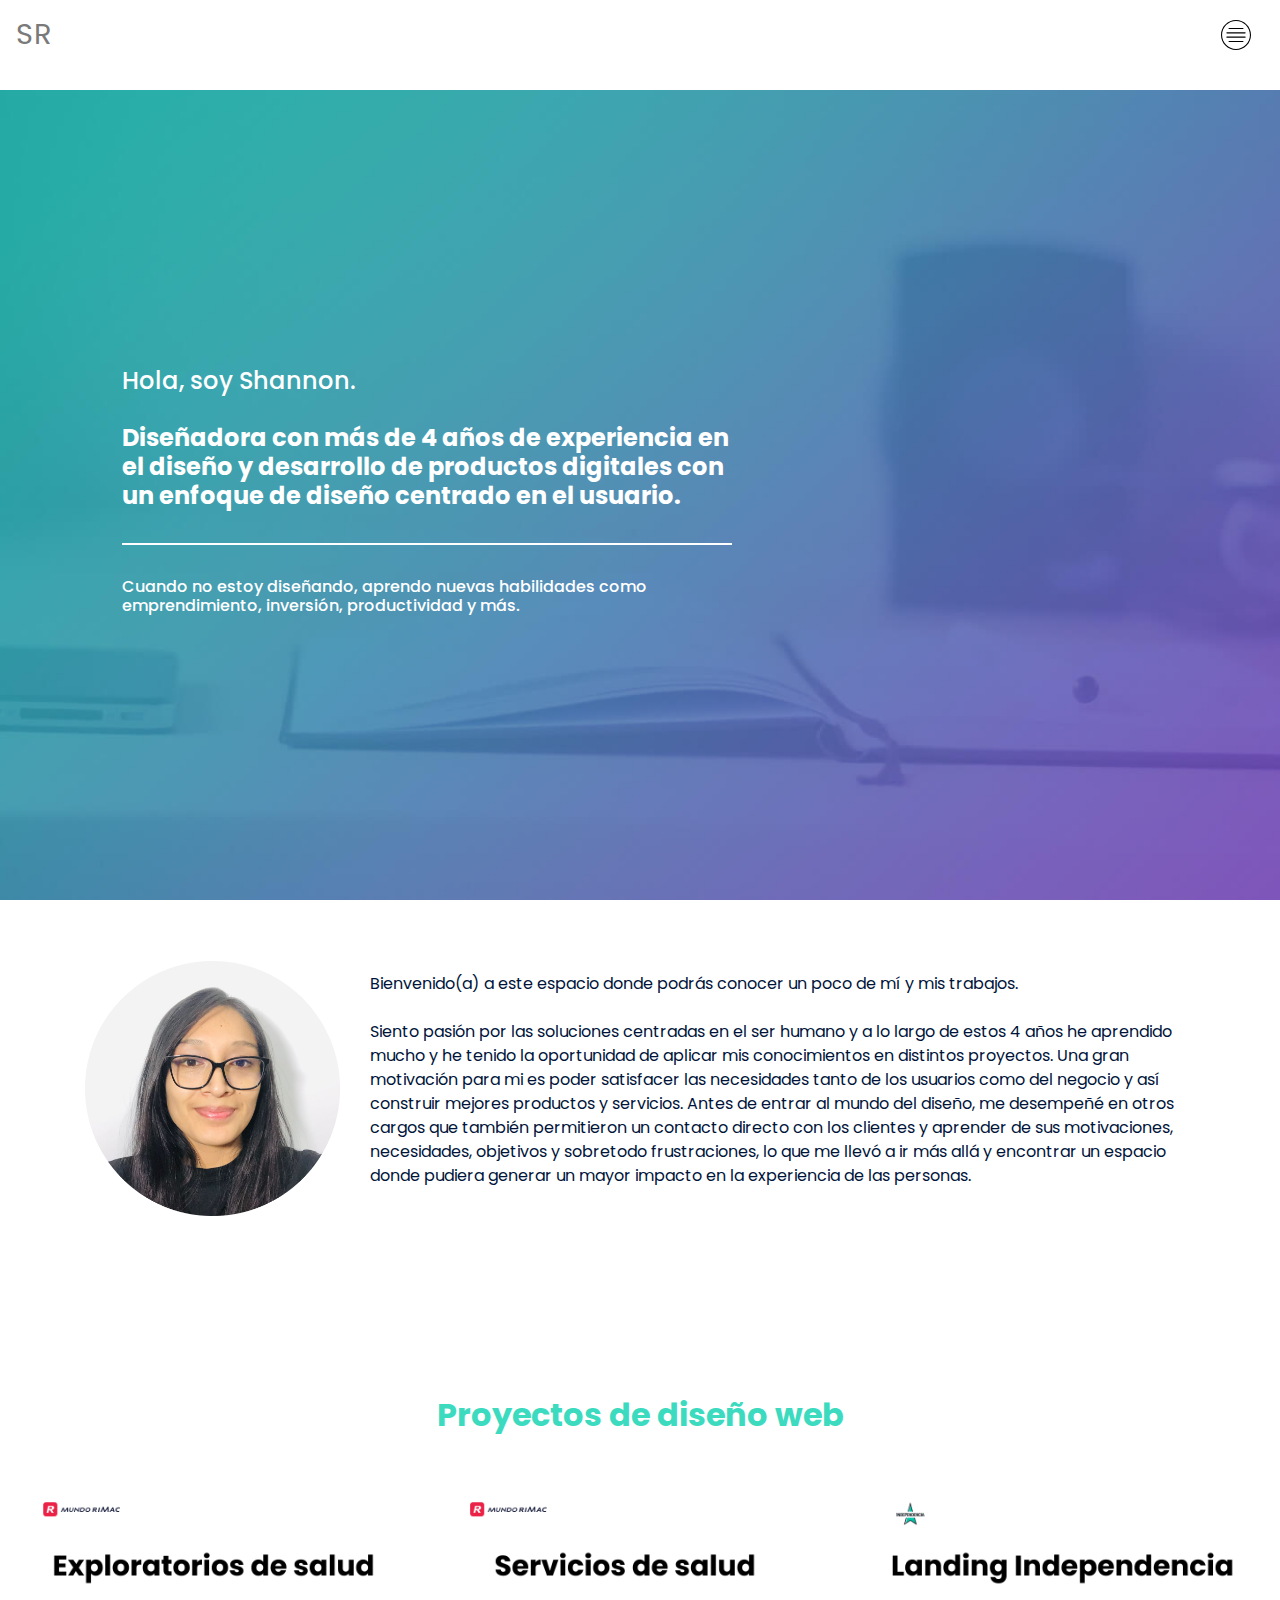
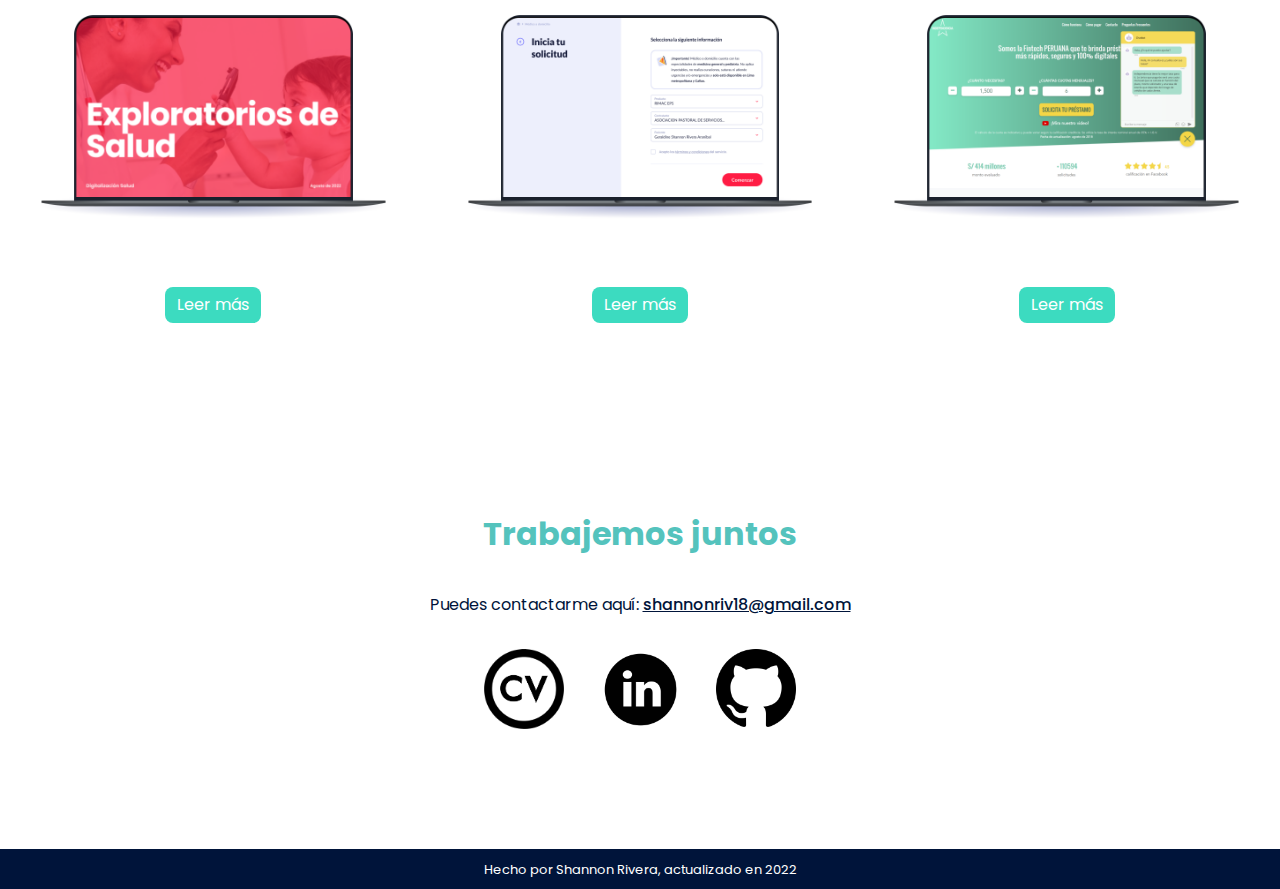
==== commit 336c75b8: "actualizaciones dic" ====
--- a/index.html
+++ b/index.html
@@ -7,7 +7,7 @@
   <link rel="shortcut icon" type="image/x-icon" href="assets/images/sr.ico">
   <!-- Fuentes -->
   <link rel="stylesheet" href="https://maxcdn.bootstrapcdn.com/font-awesome/4.7.0/css/font-awesome.min.css">
-  <link href="https://fonts.googleapis.com/css?family=Montserrat:300" rel="stylesheet">
+  <link rel="preconnect" href="https://fonts.googleapis.com"><link rel="preconnect" href="https://fonts.gstatic.com" crossorigin><link href="https://fonts.googleapis.com/css2?family=Poppins:ital,wght@0,300;0,400;0,600;0,700;1,400;1,700&display=swap" rel="stylesheet">
   <!-- Bootstrap CSS -->
   <link rel="stylesheet" href="vendors/bootstrap4/css/bootstrap.min.css">
   <!-- Estilos del proyecto -->
@@ -43,9 +43,13 @@
   <div class="container-fluid">
     <div class="row min90vh home-image">
       <div class="offset-lg-1 col-lg-6 align-self-center">
-        <h3 class="hero-title">
-          Hola, soy Shannon.<br><br>Diseñadora con más de 4 años de experiencia en el diseño y desarrollo de productos digitales con un enfoque de diseño centrado en el usuario. <br>
-        </h3>
+        <h4 class="hero-title">
+          Hola, soy Shannon.
+          <br><br>
+          <b>Diseñadora con más de 4 años de experiencia en el diseño y desarrollo de 
+            productos digitales con un enfoque de diseño centrado en el usuario.</b>
+            <br>
+        </h4>
         <hr>
         <h6 class="subtitle-hero">Cuando no estoy diseñando, aprendo nuevas habilidades como emprendimiento, inversión, productividad y más.</h6>
       </div>
@@ -53,14 +57,14 @@
   </div>
 
   <!-- My Story -->
-  <div class="container" id="aboutme">
-    <div class="row min90vh">
-      <div class="col-sm-6 col-lg-6 align-self-center pt-4 text-center">
-        <img src="assets/images/aboutme-circle.png" class="img-responsive" alt="profile-photo">
-      </div>
-      <div class="col-sm-6 col-lg-6 align-self-center pt-4">
+  <div class="container mt-5 mb-5 pb-5" id="aboutme">
+    <div class="row">
+      <div class="col-sm-6 col-lg-3 align-self-center text-center">
+        <img src="assets/images/aboutme-circle.png" class="img-fluid" alt="profile-photo">
+      </div>
+      <div class="col-sm-6 col-lg-9 align-self-center pt-4">
         <p>
-          Bienvenido a este espacio donde podrás conocer un poco de mí y mis trabajos.
+          Bienvenido(a) a este espacio donde podrás conocer un poco de mí y mis trabajos.
           <br>
           <br>
           Siento pasión por las soluciones centradas en el ser humano y a lo largo de estos 4 años he aprendido mucho y he tenido la oportunidad de aplicar 
@@ -77,98 +81,67 @@
   </div>
 
   <!-- Portfolio -->
-  <div class="container-fluid min90vh" id="portfolio">
+  <div class="container-fluid mt-5 mb-5 pt-5 pb-5" id="portfolio">
     <div class="row">
       <div class="col text-center">
-        <h2 class="text-project py-4">Proyectos de diseño web</h2>
-      </div>
-    </div>
-
+        <h2 class="text-project py-4"><b>Proyectos de diseño web</b></h2>
+      </div>
+    </div>
     <!-- new projects -->
     <div class="row">
-      <div class="col-sm-6 col-lg-6 my-2 align-self-center">
+      <div class="col-sm-6 col-lg-4 my-2 align-self-center">
         <div class="ih-item square colored effect6 bottom_to_top">
           <a class="non-action">
             <div class="img">
               <img src="assets/images/pres_exploratorio.png" alt="proyecto1">
             </div>
             <div class="info align-middle">
-              <h3>Exploratorios</h3>
-              <p>Los exploratorios de salud se realizaron con la finalidad de identificar y validar la posibilidad 
-                de digitalizar servicios de salud como Ambulancias, Buscador de salud y Comunicaciones SOS para lo 
+              <h3><b>Exploratorios</b></h3>
+              <p>Investigación realizada con la finalidad de identificar y validar la digitalización de
+                 servicios de salud como Ambulancias, Buscador de salud y Comunicaciones SOS para lo 
                 cual se realizaron entrevistas a profundidad semi estructuradas a usuarios con seguro de salud 
                 con o sin siniestros. 
               </p>
             </div>
           </a>
         </div>
-        <!--
-        <div class="text-center my-3">
-          <a class="btn btn-info" href="https://marvelapp.com/2jgha7h" role="button">Ver demo</a>
-          <a class="btn btn-info" href="https://github.com/shannonriv/reto-buses" role="button">Leer más</a>
-        </div> -->
-      </div>
-      <div class="col-sm-6 col-lg-6 my-2 align-self-center">
+        <div class="text-center my-3">
+          <a class="btn btn-info" href="https://www.figma.com/proto/EE142TfXJLI9uHCTPqlzJeoI/CV-y-portafolio?node-id=712%3A119&scaling=scale-down&page-id=711%3A106&starting-point-node-id=712%3A119" role="button">Leer más</a>
+        </div>
+      </div>
+      <div class="col-sm-6 col-lg-4 my-2 align-self-center">
         <div class="ih-item square colored effect6 bottom_to_top">
           <a class="non-action">
             <div class="img">
               <img src="assets/images/pres_mad.png" alt="proyecto2">
             </div>
             <div class="info">
-              <h3>Médico a domicilio</h3>
-              <p>Es un servicio para clientes con seguros de salud individual o empresarial que 
-                necesitan atención por una urgencia solicitando a través de Mi Mundo Rímac que un 
-                médico vaya a su domicilio para su atención. 
+              <h3><b>Servicios de salud</b></h3>
+              <p>Digitalización de servicios de pólizas de salud ubicados en la zona privada de Rímac.
               </p>
             </div>
           </a>
         </div>
-        <!--
-        <div class="text-center my-3">
-          <a class="btn btn-info" href="https://shannonriv.github.io/movie-geek/" role="button">Ver demo</a>
-          <a class="btn btn-info" href="https://github.com/shannonriv/movie-geek" role="button">Leer más</a>
-        </div> -->
-      </div>
-      <div class="col-sm-6 col-lg-6 my-2 align-self-center">
-        <div class="ih-item square colored effect6 bottom_to_top">
-          <a class="non-action">
-            <div class="img">
-              <img src="assets/images/pres_cdr.png" alt="proyecto3">
-            </div>
-            <div class="info">
-              <h3>Chofer de reemplazo</h3>
-              <p>Es un servicio que se ofrece a usuarios con seguro vehicular para situaciones en las 
-                que el cliente no puede conducir su vehículo. 
+        <div class="text-center my-3">
+          <a class="btn btn-info" href="https://www.figma.com/proto/EE142TfXJLI9uHCTPqlzJeoI/CV-y-portafolio?node-id=733%3A82&scaling=min-zoom&page-id=711%3A106&starting-point-node-id=733%3A82&show-proto-sidebar=1" role="button">Leer más</a>
+        </div>
+      </div>
+      <div class="col-sm-6 col-lg-4 my-2 align-self-center">
+        <div class="ih-item square colored effect6 bottom_to_top">
+          <a class="non-action">
+            <div class="img">
+              <img src="assets/images/pres_independencia.png" alt="proyecto3">
+            </div>
+            <div class="info">
+              <h3><b>Independencia</b></h3>
+              <p>Diseño de landing, mantenimiento de la web, desarrollo de plataforma para clientes y más para los clientes con y sin préstamo personal.  
               </p>
             </div>
           </a>
         </div>
-        <!--
-        <div class="text-center my-3">
-          <a class="btn btn-info" href="https://marvelapp.com/41f8318" role="button">Ver demo</a>
-          <a class="btn btn-info" href="https://github.com/shannonriv/Banco-Digital" role="button">Leer más</a>
-        </div> -->
-      </div>
-      <div class="col-sm-6 col-lg-6 my-2 align-self-center">
-        <div class="ih-item square colored effect6 bottom_to_top">
-          <a class="non-action">
-            <div class="img">
-              <img src="assets/images/pres_independencia.png" alt="proyecto3">
-            </div>
-            <div class="info">
-              <h3>Landing Independencia</h3>
-              <p>La landing era el medio principal por la cual los potenciales clientes de Independencia podían 
-                realizar una solicitud para acceder a un préstamos rápido. La solicitud, verificación y desembolso 
-                se realizaba 100% en línea. 
-              </p>
-            </div>
-          </a>
-        </div>
-        <!--
-        <div class="text-center my-3">
-          <a class="btn btn-info" href="https://marvelapp.com/41f8318" role="button">Ver demo</a>
-          <a class="btn btn-info" href="https://github.com/shannonriv/Banco-Digital" role="button">Leer más</a>
-        </div> -->
+        <div class="text-center my-3">
+          <a class="btn btn-info" href="https://www.figma.com/proto/EE142TfXJLI9uHCTPqlzJeoI/CV-y-portafolio?node-id=736%3A114&scaling=min-zoom&page-id=711%3A106&starting-point-node-id=736%3A114&show-proto-sidebar=1" role="button">Leer más</a>
+        </div>
       </div>
     </div>
 
@@ -229,31 +202,27 @@
   </div>
 
   <!-- Contact -->
-  <div class="container min90vh mt-5" id="contact">
-    <div class="row text-center">
+  <div class="container mt-5 mb-5 pt-5 pb-5" id="contact">
+    <div class="row">
       <div class="col text-center">
-        <h2 class="text-contact py-4">Trabajemos juntos</h2>
+        <h2 class="text-contact py-4"><b>Trabajemos juntos</b></h2>
       </div>
     </div>
     <div class="row text-center my-2 align-self-center">
-      <div class="col-lg-10 offset-lg-1 mb-4 text-center">
+      <div class="col-lg-10 offset-lg-1 mb-2 text-center">
         Puedes contactarme aquí: <a class="email" href="mailto:shannonriv18@gmail.com" role="button">shannonriv18@gmail.com</a>          
       </div>
     </div>
     <div class="row my-4 text-center">
       <div class="col">
-        <a href="https://www.linkedin.com/in/shannonriv/" target="_blank" data-toggle="tooltip" data-placement="top" title="Linkedin">
+        <a href="doc/CV_UXD_SHANNON_2022.pdf" download="CV-SHANNON-RIVERA" data-toggle="tooltip" data-placement="top" title="Descargar CV" class="mx-3 my-3">
+          <img src="assets/images/contact-cv.png" class="curriculum" alt="CV">
+        </a>
+        <a href="https://www.linkedin.com/in/shannonriv/" target="_blank" data-toggle="tooltip" data-placement="top" title="Linkedin" class="mx-3 my-3">
           <img src="assets/images/contact-linkedin.png" class="linkedin" alt="linkedin">
         </a>
-      </div>
-      <div class="col">
-        <a href="https://github.com/shannonriv" target="_blank" data-toggle="tooltip" data-placement="top" title="Github">
+        <a href="https://github.com/shannonriv" target="_blank" data-toggle="tooltip" data-placement="top" title="Github" class="mx-3 my-3">
           <img src="assets/images/contact-github.png" class="github" alt="github">
-        </a>
-      </div>
-      <div class="col">
-        <a href="doc/CV_UXD_SHANNON_2022.pdf" download="CV-SHANNON-RIVERA" data-toggle="tooltip" data-placement="top" title="Descargar CV">
-          <img src="assets/images/contact-cv.png" class="curriculum" alt="CV">
         </a>
       </div>
     </div>
@@ -264,7 +233,7 @@
     <div class="container">
       <div class="row py-2">
         <div class="col text-center">
-          <span class="white-txt">Hecho por Shannon Rivera, actualizado en 2020</span>
+          <span class="white-txt">Hecho por Shannon Rivera, actualizado en 2022</span>
         </div>
       </div>
     </div>
--- a/css/main.css
+++ b/css/main.css
@@ -5,8 +5,8 @@
 }
 
 body {
-  font-family: 'Montserrat', sans-serif;
-  color: #888B8D;
+  font-family: 'Poppins', sans-serif;
+  color: #00143A;
 }
 
 .min10vh {
@@ -72,7 +72,7 @@
 }
 
 hr {
-  border: 1px solid #fff;
+  border-top: 2px solid #fff;
   margin-top: 2rem;
   margin-bottom: 2rem;
 }
@@ -128,25 +128,29 @@
 .btn-info {
   background-color: #3CDBC0;
   border: none;
+  border-radius: 8px;
+}
+
+.btn-info:hover {
+  background-color: #00143A;
 }
 
 /* Contact */
 
 .text-contact {
   color: #54c3bd;
-  font-weight: 300 !important;
 }
 
 a.email {
-  color: #3CDBC0;
-  font-size: 1.2rem;
+  color: #00143A;
   font-weight: 500;
+  text-decoration: underline;
 }
 
 a.email:hover {
   border-radius: 10px;
+  font-weight: bolder;
   cursor: pointer;
-  padding: .8rem;
 }
 
 /* Social Network */
@@ -154,14 +158,14 @@
 .linkedin,
 .github,
 .curriculum {
-  height: 120px;
-  width: 120px;
+  height: 80px;
+  width: 80px;
 }
 
 /* Footer */
 
 footer {
-  background-color: #000;
+  background-color: #00143A;
 }
 
 footer span {
@@ -191,21 +195,6 @@
   .ux-title {
     color: #ffffff;  
     font-size: 2rem;
-  }
-
-  a.email {
-    color: #54c3bd;
-    font-size: 1.2rem;
-    font-weight: 500;
-  }
-  
-  a.email:hover {
-    border-radius: 10px;
-    color: #ffffff;
-    cursor: pointer;
-    background-color: #3CDBC0;
-    padding: .5rem;
-    text-decoration: none;
   }
 
   .linkedin,
